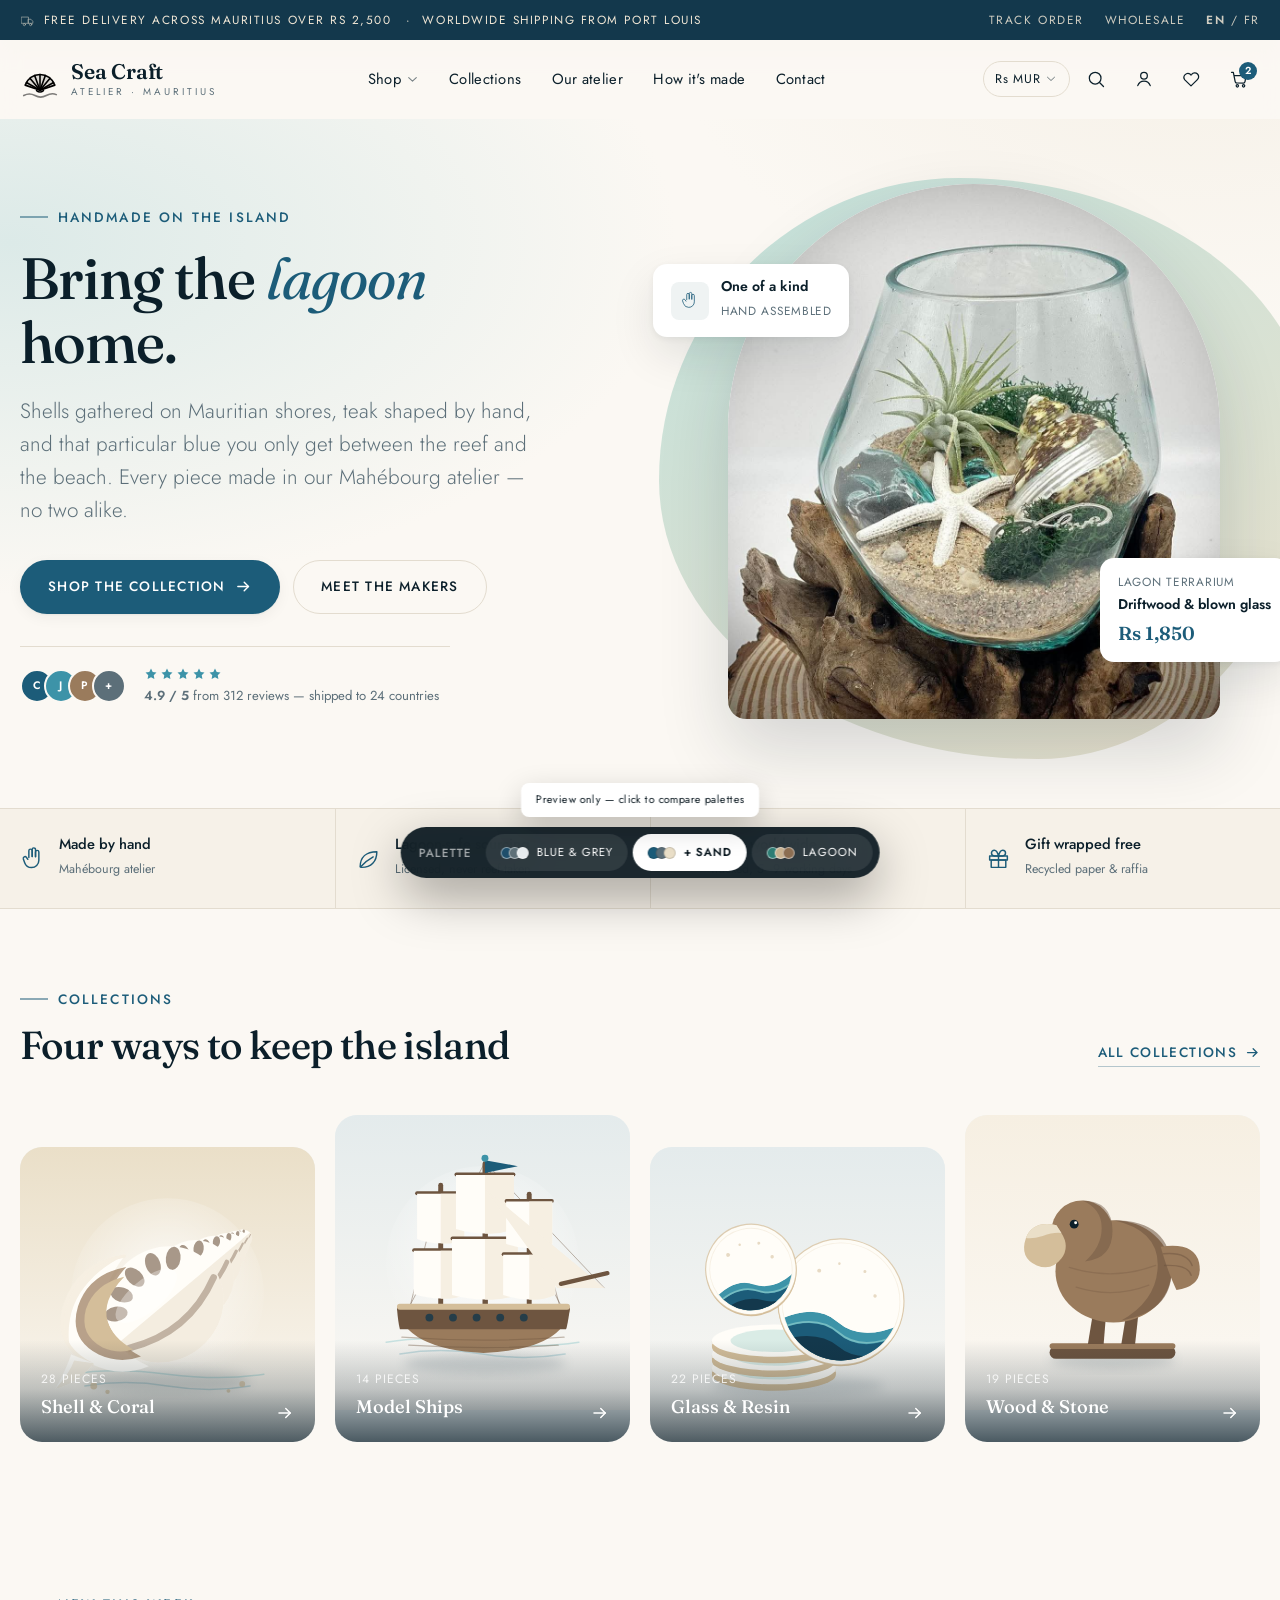
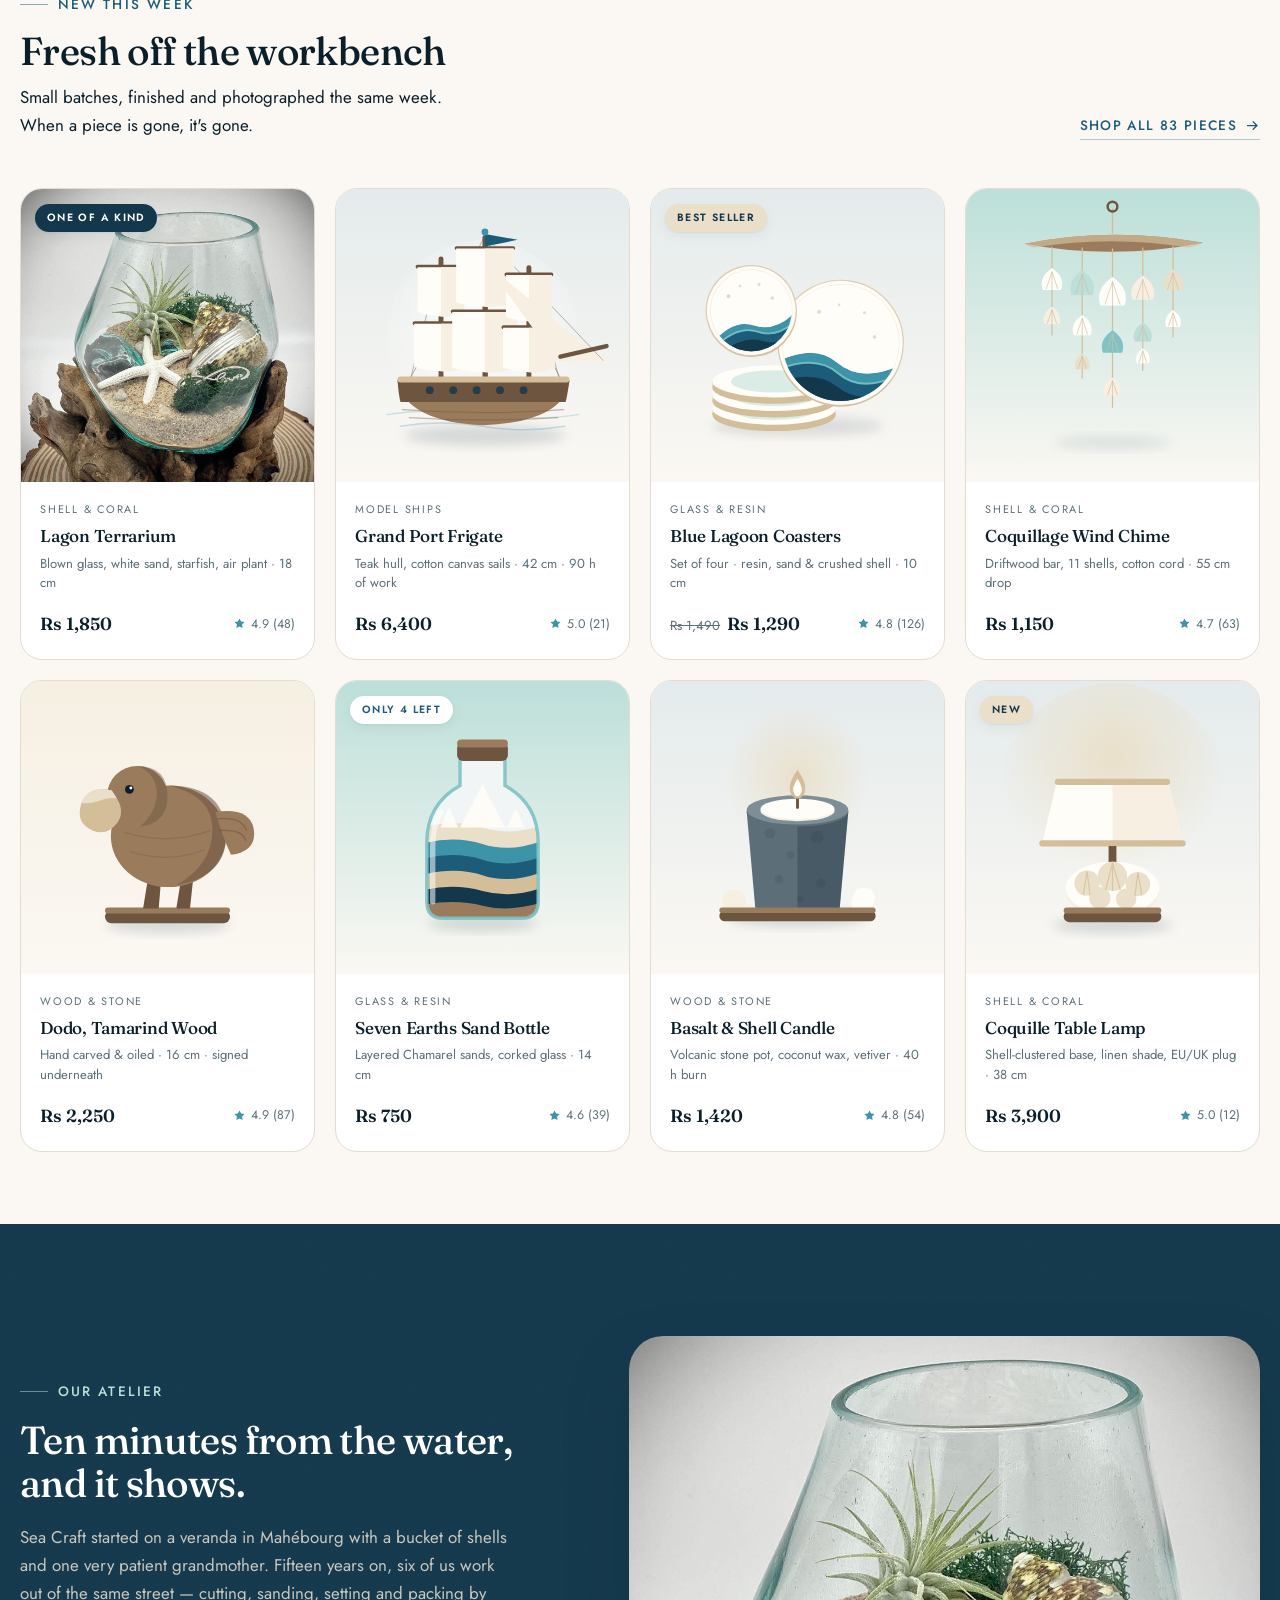
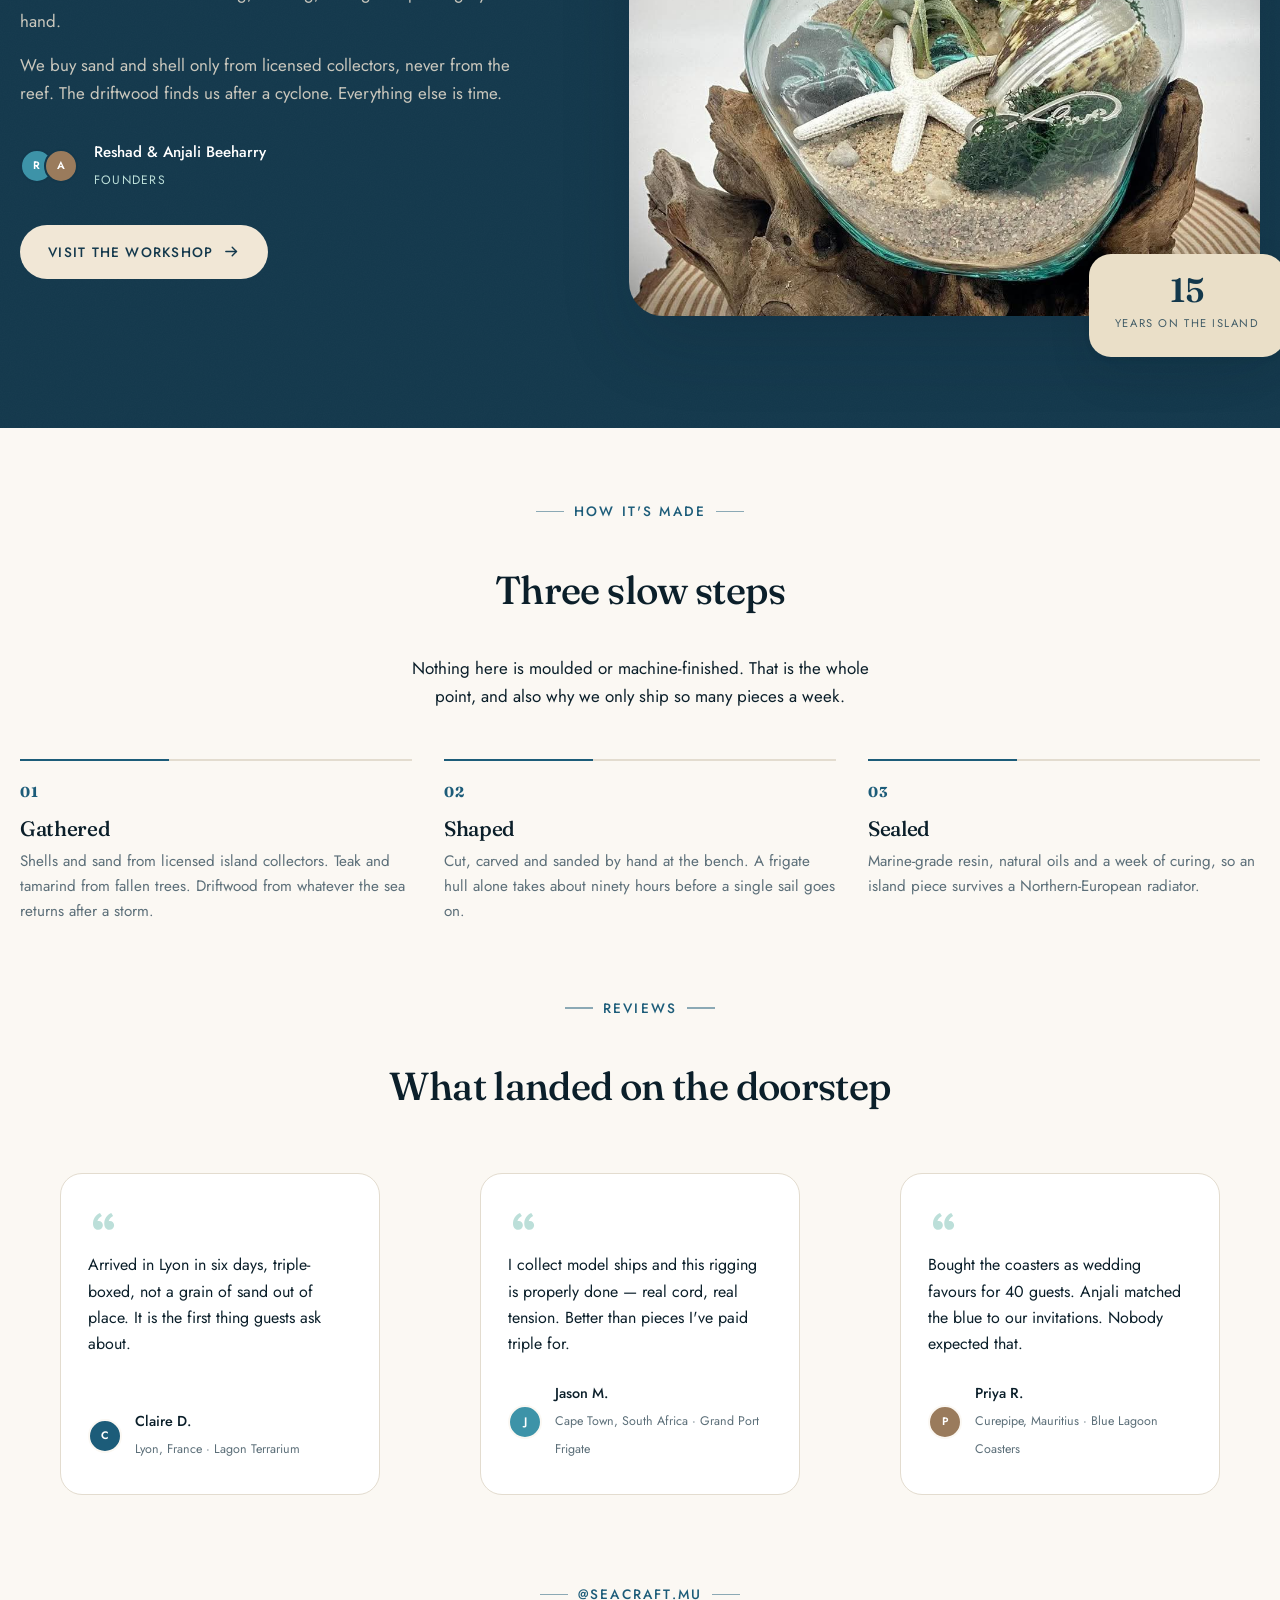
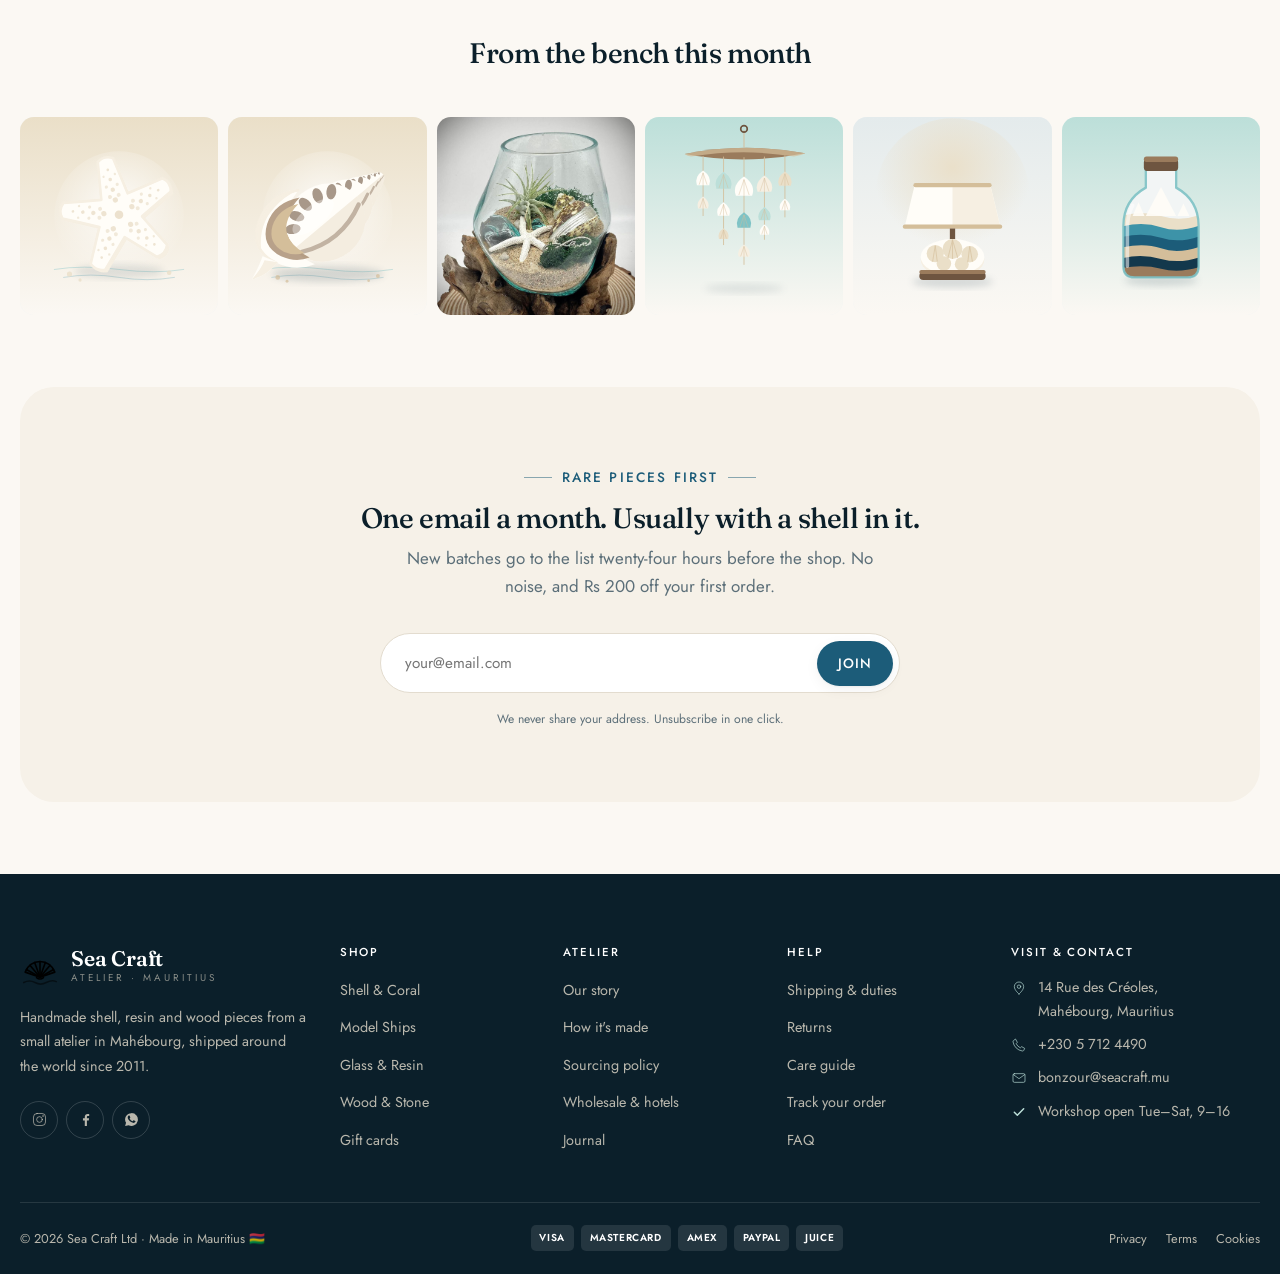
==== index.html @ 7cd2c6a2 "Add Sea Craft e-commerce homepage preview Static homepage preview for the Mauritian artisan craft sh" ====
<!doctype html>
<html lang="en" data-theme="balanced">
<head>
<meta charset="utf-8">
<meta name="viewport" content="width=device-width, initial-scale=1">
<title>Sea Craft — Handmade island crafts from Mauritius</title>
<meta name="description" content="Shells, model ships and lagoon-blue crafts, made by hand in Mauritius. Shipped worldwide from Port Louis.">
<link rel="icon" href="assets/img/logo.svg">
<link rel="stylesheet" href="assets/css/style.css">
</head>
<body>

<!-- ===== icon sprite (inlined so the preview needs no build step) ===== -->
<svg hidden aria-hidden="true">
<defs>
 <g id="i-search" fill="none" stroke="currentColor" stroke-linecap="round"><circle cx="11" cy="11" r="7"/><path d="M16.5 16.5 21 21"/></g>
 <g id="i-user" fill="none" stroke="currentColor" stroke-linecap="round"><circle cx="12" cy="8" r="4"/><path d="M4.5 20c1.3-3.8 4.1-5.6 7.5-5.6s6.2 1.8 7.5 5.6"/></g>
 <g id="i-heart" fill="none" stroke="currentColor" stroke-linecap="round" stroke-linejoin="round"><path d="M12 20.3 4.6 13a4.7 4.7 0 0 1 6.6-6.6l.8.8.8-.8A4.7 4.7 0 1 1 19.4 13z"/></g>
 <g id="i-cart" fill="none" stroke="currentColor" stroke-linecap="round" stroke-linejoin="round"><path d="M3 4h2.2l2.2 11.2a2 2 0 0 0 2 1.6h7.8a2 2 0 0 0 2-1.6L20.6 8H6.2"/><circle cx="10" cy="20.2" r="1.4"/><circle cx="17.5" cy="20.2" r="1.4"/></g>
 <path id="i-star" d="M12 2.6l2.9 5.9 6.5.9-4.7 4.6 1.1 6.5L12 17.4 6.2 20.5l1.1-6.5L2.6 9.4l6.5-.9z" fill="currentColor"/>
 <path id="i-chev" d="M5 8.5 12 15l7-6.5" fill="none" stroke="currentColor" stroke-width="2" stroke-linecap="round" stroke-linejoin="round"/>
 <g id="i-arrow" fill="none" stroke="currentColor" stroke-width="2" stroke-linecap="round" stroke-linejoin="round"><path d="M4 12h15"/><path d="M13 6l6 6-6 6"/></g>
 <g id="i-hand" fill="none" stroke="currentColor" stroke-linecap="round" stroke-linejoin="round"><path d="M8.5 11V4.6a1.6 1.6 0 1 1 3.2 0V10"/><path d="M11.7 10V3.4a1.6 1.6 0 1 1 3.2 0V10"/><path d="M14.9 10.4V5.8a1.6 1.6 0 1 1 3.2 0v7.9a7 7 0 0 1-7 7 7 7 0 0 1-6.6-4.7l-1.3-3.6a1.7 1.7 0 0 1 2.9-1.6l1.4 2"/></g>
 <g id="i-leaf" fill="none" stroke="currentColor" stroke-linecap="round" stroke-linejoin="round"><path d="M4 20c0-9 5.5-14.5 16-14.5C20 15 14.5 20.5 5.5 20.5z"/><path d="M4.5 20C8 16 12 13 16.5 10.5"/></g>
 <g id="i-truck" fill="none" stroke="currentColor" stroke-linecap="round" stroke-linejoin="round"><path d="M2.5 6.5h11v10h-11z"/><path d="M13.5 10h4l3 3.2v3.3h-7z"/><circle cx="7" cy="18.5" r="1.8"/><circle cx="17" cy="18.5" r="1.8"/></g>
 <g id="i-gift" fill="none" stroke="currentColor" stroke-linecap="round" stroke-linejoin="round"><path d="M3.5 9.5h17v4h-17z"/><path d="M5 13.5h14v7H5z"/><path d="M12 9.5v11"/><path d="M12 9.5S10.6 4 8 4a2.4 2.4 0 0 0 0 5.5zM12 9.5S13.4 4 16 4a2.4 2.4 0 0 1 0 5.5z"/></g>
 <g id="i-plus" fill="none" stroke="currentColor" stroke-width="2" stroke-linecap="round"><path d="M12 5v14M5 12h14"/></g>
 <path id="i-quote" d="M9.6 5.6C6.1 7.2 4 10.4 4 14.1 4 16.9 5.7 19 8.2 19c2.1 0 3.7-1.5 3.7-3.6 0-2-1.4-3.5-3.4-3.5-.4 0-.8 0-1 .2.4-1.6 1.8-3.2 3.6-4.2zm9 0C15.1 7.2 13 10.4 13 14.1c0 2.8 1.7 4.9 4.2 4.9 2.1 0 3.7-1.5 3.7-3.6 0-2-1.4-3.5-3.4-3.5-.4 0-.8 0-1 .2.4-1.6 1.8-3.2 3.6-4.2z" fill="currentColor"/>
 <g id="i-pin" fill="none" stroke="currentColor" stroke-linecap="round" stroke-linejoin="round"><path d="M12 21s7-5.8 7-11a7 7 0 1 0-14 0c0 5.2 7 11 7 11z"/><circle cx="12" cy="10" r="2.6"/></g>
 <g id="i-mail" fill="none" stroke="currentColor" stroke-linecap="round" stroke-linejoin="round"><rect x="3" y="5.5" width="18" height="13" rx="2"/><path d="m3.6 7 8.4 6 8.4-6"/></g>
 <g id="i-phone" fill="none" stroke="currentColor" stroke-linecap="round" stroke-linejoin="round"><path d="M7 3.5 9.5 8 7.8 10a12 12 0 0 0 6.2 6.2l2-1.7 4.5 2.5-1.3 3A2 2 0 0 1 17 21 16.5 16.5 0 0 1 3 7a2 2 0 0 1 1-1.9z"/></g>
 <g id="i-ship" fill="none" stroke="currentColor" stroke-linecap="round" stroke-linejoin="round"><path d="M3.5 15.5h17l-2 4.5h-13z"/><path d="M12 15.5V3l6 7.5h-6"/><path d="M12 10.5H6.5L12 6"/></g>
 <g id="i-ig" fill="none" stroke="currentColor" stroke-linecap="round"><rect x="3.5" y="3.5" width="17" height="17" rx="5"/><circle cx="12" cy="12" r="4"/><circle cx="17" cy="7" r="1.1" fill="currentColor" stroke="none"/></g>
 <path id="i-fb" d="M14 21v-7.6h2.6l.4-3H14V8.5c0-.9.3-1.5 1.6-1.5h1.6V4.3A21 21 0 0 0 15 4.1c-2.4 0-4 1.4-4 4.1v2.2H8.4v3H11V21z" fill="currentColor"/>
 <path id="i-wa" d="M12 3a9 9 0 0 0-7.7 13.6L3 21.3l4.9-1.3A9 9 0 1 0 12 3zm5.1 12.6c-.2.6-1.2 1.2-1.7 1.2-.5.1-1 .1-3.2-.8a11 11 0 0 1-4.5-4c-.3-.5-1-1.5-1-2.9s.7-2 1-2.3c.2-.2.5-.3.7-.3h.5c.2 0 .4 0 .6.5l.8 2c.1.2.1.3 0 .5l-.4.5-.3.3c-.1.1-.3.3-.1.6a9 9 0 0 0 1.6 2 7.4 7.4 0 0 0 2.2 1.4c.3.1.4.1.6-.1l.9-1c.2-.2.3-.2.5-.1l2 1c.3.1.4.2.5.3z" fill="currentColor"/>
 <g id="i-check" fill="none" stroke="currentColor" stroke-width="2.2" stroke-linecap="round" stroke-linejoin="round"><path d="m5 12.5 4.5 4.5L19 7"/></g>
 <g id="i-menu" fill="none" stroke="currentColor" stroke-width="1.8" stroke-linecap="round"><path d="M4 7h16M4 12h16M4 17h16"/></g>
 <g id="i-shell" fill="none" stroke="currentColor" stroke-linecap="round" stroke-linejoin="round"><path d="M12 20 3.8 16A8.5 8.5 0 0 1 20.2 16z"/><path d="M12 20V11M12 20 8 11.8M12 20l4-8.2"/></g>
</defs>
</svg>

<!-- =========================================================== TOP BAR -->
<div class="topbar">
  <div class="wrap">
    <div class="topbar-msg"><svg viewBox="0 0 24 24"><use href="#i-truck"/></svg> Free delivery across Mauritius over Rs 2,500<span class="hide-sm"> &nbsp;·&nbsp; Worldwide shipping from Port Louis</span></div>
    <div class="topbar-right">
      <a href="#">Track order</a>
      <a href="#">Wholesale</a>
      <span class="lang"><b>EN</b> / FR</span>
    </div>
  </div>
</div>

<!-- ============================================================ HEADER -->
<header class="header" id="header">
  <div class="wrap">
    <a class="brand" href="#" aria-label="Sea Craft home">
      <img src="assets/img/logo.svg" alt="" width="40" height="40" style="color:var(--brand)">
      <span class="brand-name"><b>Sea&nbsp;Craft</b><span>Atelier · Mauritius</span></span>
    </a>

    <nav class="nav">
      <a href="#shop">Shop <svg viewBox="0 0 24 24"><use href="#i-chev"/></svg></a>
      <a href="#cats">Collections</a>
      <a href="#story">Our atelier</a>
      <a href="#process">How it's made</a>
      <a href="#contact">Contact</a>
    </nav>

    <div class="tools">
      <button class="icon-btn menu-btn" type="button" aria-label="Menu"><svg viewBox="0 0 24 24"><use href="#i-menu"/></svg></button>
      <button class="ccy" type="button">Rs MUR <svg viewBox="0 0 24 24"><use href="#i-chev"/></svg></button>
      <button class="icon-btn" type="button" aria-label="Search"><svg viewBox="0 0 24 24"><use href="#i-search"/></svg></button>
      <button class="icon-btn" type="button" aria-label="Account"><svg viewBox="0 0 24 24"><use href="#i-user"/></svg></button>
      <button class="icon-btn" type="button" aria-label="Wishlist"><svg viewBox="0 0 24 24"><use href="#i-heart"/></svg></button>
      <button class="icon-btn" type="button" aria-label="Cart, 2 items">
        <svg viewBox="0 0 24 24"><use href="#i-cart"/></svg><span class="badge">2</span>
      </button>
    </div>
  </div>
</header>

<main>
<!-- ============================================================== HERO -->
<section class="hero">
  <div class="wrap hero-grid">
    <div class="hero-copy">
      <span class="eyebrow">Handmade on the island</span>
      <h1 class="h-xl">Bring the <em>lagoon</em> home.</h1>
      <p class="lede">Shells gathered on Mauritian shores, teak shaped by hand, and that
         particular blue you only get between the reef and the beach. Every piece
         made in our Mahébourg atelier — no two alike.</p>
      <div class="hero-cta">
        <a class="btn btn--primary" href="#shop">Shop the collection <svg viewBox="0 0 24 24"><use href="#i-arrow"/></svg></a>
        <a class="btn btn--ghost" href="#story">Meet the makers</a>
      </div>
      <div class="hero-proof">
        <div class="avatars">
          <span style="background:#1C5C79">C</span>
          <span style="background:#3D93A8">J</span>
          <span style="background:#9A7B5C">P</span>
          <span style="background:#5C6F79">+</span>
        </div>
        <small>
          <span class="stars">
            <svg viewBox="0 0 24 24"><use href="#i-star"/></svg><svg viewBox="0 0 24 24"><use href="#i-star"/></svg><svg viewBox="0 0 24 24"><use href="#i-star"/></svg><svg viewBox="0 0 24 24"><use href="#i-star"/></svg><svg viewBox="0 0 24 24"><use href="#i-star"/></svg>
          </span><br>
          <b>4.9 / 5</b> from 312 reviews — shipped to 24 countries
        </small>
      </div>
    </div>

    <div class="hero-art">
      <div class="hero-blob"></div>
      <figure class="hero-frame">
        <img src="assets/img/hero-terrarium.jpg" alt="Glass terrarium with white sand, starfish, conch shell and an air plant, resting on a driftwood base">
      </figure>
      <div class="hero-tag hero-tag--a">
        <i><svg viewBox="0 0 24 24"><use href="#i-hand"/></svg></i>
        <span><b>One of a kind</b><small>Hand assembled</small></span>
      </div>
      <div class="hero-tag hero-tag--b">
        <small>Lagon Terrarium</small>
        <b>Driftwood &amp; blown glass</b>
        <span class="price">Rs 1,850</span>
      </div>
    </div>
  </div>
</section>

<!-- ============================================================= TRUST -->
<section class="trust">
  <div class="wrap">
    <ul>
      <li><svg viewBox="0 0 24 24"><use href="#i-hand"/></svg><span><b>Made by hand</b><small>Mahébourg atelier</small></span></li>
      <li><svg viewBox="0 0 24 24"><use href="#i-leaf"/></svg><span><b>Lagoon-safe sourcing</b><small>Licensed, never reef-taken</small></span></li>
      <li><svg viewBox="0 0 24 24"><use href="#i-truck"/></svg><span><b>Ships worldwide</b><small>Tracked, 5–9 working days</small></span></li>
      <li><svg viewBox="0 0 24 24"><use href="#i-gift"/></svg><span><b>Gift wrapped free</b><small>Recycled paper &amp; raffia</small></span></li>
    </ul>
  </div>
</section>

<!-- ======================================================== CATEGORIES -->
<section class="section" id="cats">
  <div class="wrap">
    <div class="section-head">
      <div>
        <span class="eyebrow">Collections</span>
        <h2 class="h-lg">Four ways to keep the island</h2>
      </div>
      <a class="link-more" href="#">All collections <svg viewBox="0 0 24 24"><use href="#i-arrow"/></svg></a>
    </div>
    <div class="cats">
      <a class="cat" href="#"><img src="assets/img/p-conch.svg" alt="Conch shell">
        <div class="cat-body"><span><small>28 pieces</small><b>Shell &amp; Coral</b></span><svg viewBox="0 0 24 24"><use href="#i-arrow"/></svg></div></a>
      <a class="cat" href="#"><img src="assets/img/p-ship.svg" alt="Wooden model ship">
        <div class="cat-body"><span><small>14 pieces</small><b>Model Ships</b></span><svg viewBox="0 0 24 24"><use href="#i-arrow"/></svg></div></a>
      <a class="cat" href="#"><img src="assets/img/p-coasters.svg" alt="Resin wave coasters">
        <div class="cat-body"><span><small>22 pieces</small><b>Glass &amp; Resin</b></span><svg viewBox="0 0 24 24"><use href="#i-arrow"/></svg></div></a>
      <a class="cat" href="#"><img src="assets/img/p-dodo.svg" alt="Carved wooden dodo">
        <div class="cat-body"><span><small>19 pieces</small><b>Wood &amp; Stone</b></span><svg viewBox="0 0 24 24"><use href="#i-arrow"/></svg></div></a>
    </div>
  </div>
</section>

<!-- ========================================================== PRODUCTS -->
<section class="section" id="shop">
  <div class="wrap">
    <div class="section-head">
      <div>
        <span class="eyebrow">New this week</span>
        <h2 class="h-lg">Fresh off the workbench</h2>
        <p>Small batches, finished and photographed the same week. When a piece is gone, it's gone.</p>
      </div>
      <a class="link-more" href="#">Shop all 83 pieces <svg viewBox="0 0 24 24"><use href="#i-arrow"/></svg></a>
    </div>

    <div class="grid-4">
      <!-- 1 -->
      <article class="card">
        <div class="card-media">
          <img src="assets/img/hero-terrarium.jpg" alt="Lagon terrarium">
          <span class="flag flag--dark">One of a kind</span>
          <button class="wish" aria-label="Save"><svg viewBox="0 0 24 24"><use href="#i-heart"/></svg></button>
          <button class="quick"><svg viewBox="0 0 24 24"><use href="#i-plus"/></svg> Add to cart</button>
        </div>
        <div class="card-body">
          <span class="card-cat">Shell &amp; Coral</span>
          <h3 class="card-title">Lagon Terrarium</h3>
          <p class="card-meta">Blown glass, white sand, starfish, air plant · 18 cm</p>
          <div class="card-foot">
            <span class="price">Rs 1,850</span>
            <span class="rating"><svg viewBox="0 0 24 24"><use href="#i-star"/></svg> 4.9 (48)</span>
          </div>
        </div>
      </article>
      <!-- 2 -->
      <article class="card">
        <div class="card-media">
          <img src="assets/img/p-ship.svg" alt="Grand Port model ship">
          <button class="wish" aria-label="Save"><svg viewBox="0 0 24 24"><use href="#i-heart"/></svg></button>
          <button class="quick"><svg viewBox="0 0 24 24"><use href="#i-plus"/></svg> Add to cart</button>
        </div>
        <div class="card-body">
          <span class="card-cat">Model Ships</span>
          <h3 class="card-title">Grand Port Frigate</h3>
          <p class="card-meta">Teak hull, cotton canvas sails · 42 cm · 90 h of work</p>
          <div class="card-foot">
            <span class="price">Rs 6,400</span>
            <span class="rating"><svg viewBox="0 0 24 24"><use href="#i-star"/></svg> 5.0 (21)</span>
          </div>
        </div>
      </article>
      <!-- 3 -->
      <article class="card">
        <div class="card-media">
          <img src="assets/img/p-coasters.svg" alt="Blue lagoon resin coasters">
          <span class="flag flag--warm">Best seller</span>
          <button class="wish" aria-label="Save"><svg viewBox="0 0 24 24"><use href="#i-heart"/></svg></button>
          <button class="quick"><svg viewBox="0 0 24 24"><use href="#i-plus"/></svg> Add to cart</button>
        </div>
        <div class="card-body">
          <span class="card-cat">Glass &amp; Resin</span>
          <h3 class="card-title">Blue Lagoon Coasters</h3>
          <p class="card-meta">Set of four · resin, sand &amp; crushed shell · 10 cm</p>
          <div class="card-foot">
            <span class="price"><s>Rs 1,490</s>Rs 1,290</span>
            <span class="rating"><svg viewBox="0 0 24 24"><use href="#i-star"/></svg> 4.8 (126)</span>
          </div>
        </div>
      </article>
      <!-- 4 -->
      <article class="card">
        <div class="card-media">
          <img src="assets/img/p-chime.svg" alt="Shell wind chime">
          <button class="wish" aria-label="Save"><svg viewBox="0 0 24 24"><use href="#i-heart"/></svg></button>
          <button class="quick"><svg viewBox="0 0 24 24"><use href="#i-plus"/></svg> Add to cart</button>
        </div>
        <div class="card-body">
          <span class="card-cat">Shell &amp; Coral</span>
          <h3 class="card-title">Coquillage Wind Chime</h3>
          <p class="card-meta">Driftwood bar, 11 shells, cotton cord · 55 cm drop</p>
          <div class="card-foot">
            <span class="price">Rs 1,150</span>
            <span class="rating"><svg viewBox="0 0 24 24"><use href="#i-star"/></svg> 4.7 (63)</span>
          </div>
        </div>
      </article>
      <!-- 5 -->
      <article class="card">
        <div class="card-media">
          <img src="assets/img/p-dodo.svg" alt="Carved dodo">
          <button class="wish" aria-label="Save"><svg viewBox="0 0 24 24"><use href="#i-heart"/></svg></button>
          <button class="quick"><svg viewBox="0 0 24 24"><use href="#i-plus"/></svg> Add to cart</button>
        </div>
        <div class="card-body">
          <span class="card-cat">Wood &amp; Stone</span>
          <h3 class="card-title">Dodo, Tamarind Wood</h3>
          <p class="card-meta">Hand carved &amp; oiled · 16 cm · signed underneath</p>
          <div class="card-foot">
            <span class="price">Rs 2,250</span>
            <span class="rating"><svg viewBox="0 0 24 24"><use href="#i-star"/></svg> 4.9 (87)</span>
          </div>
        </div>
      </article>
      <!-- 6 -->
      <article class="card">
        <div class="card-media">
          <img src="assets/img/p-bottle.svg" alt="Chamarel sand bottle">
          <span class="flag">Only 4 left</span>
          <button class="wish" aria-label="Save"><svg viewBox="0 0 24 24"><use href="#i-heart"/></svg></button>
          <button class="quick"><svg viewBox="0 0 24 24"><use href="#i-plus"/></svg> Add to cart</button>
        </div>
        <div class="card-body">
          <span class="card-cat">Glass &amp; Resin</span>
          <h3 class="card-title">Seven Earths Sand Bottle</h3>
          <p class="card-meta">Layered Chamarel sands, corked glass · 14 cm</p>
          <div class="card-foot">
            <span class="price">Rs 750</span>
            <span class="rating"><svg viewBox="0 0 24 24"><use href="#i-star"/></svg> 4.6 (39)</span>
          </div>
        </div>
      </article>
      <!-- 7 -->
      <article class="card">
        <div class="card-media">
          <img src="assets/img/p-candle.svg" alt="Basalt and shell candle">
          <button class="wish" aria-label="Save"><svg viewBox="0 0 24 24"><use href="#i-heart"/></svg></button>
          <button class="quick"><svg viewBox="0 0 24 24"><use href="#i-plus"/></svg> Add to cart</button>
        </div>
        <div class="card-body">
          <span class="card-cat">Wood &amp; Stone</span>
          <h3 class="card-title">Basalt &amp; Shell Candle</h3>
          <p class="card-meta">Volcanic stone pot, coconut wax, vetiver · 40 h burn</p>
          <div class="card-foot">
            <span class="price">Rs 1,420</span>
            <span class="rating"><svg viewBox="0 0 24 24"><use href="#i-star"/></svg> 4.8 (54)</span>
          </div>
        </div>
      </article>
      <!-- 8 -->
      <article class="card">
        <div class="card-media">
          <img src="assets/img/p-lamp.svg" alt="Shell table lamp">
          <span class="flag flag--warm">New</span>
          <button class="wish" aria-label="Save"><svg viewBox="0 0 24 24"><use href="#i-heart"/></svg></button>
          <button class="quick"><svg viewBox="0 0 24 24"><use href="#i-plus"/></svg> Add to cart</button>
        </div>
        <div class="card-body">
          <span class="card-cat">Shell &amp; Coral</span>
          <h3 class="card-title">Coquille Table Lamp</h3>
          <p class="card-meta">Shell-clustered base, linen shade, EU/UK plug · 38 cm</p>
          <div class="card-foot">
            <span class="price">Rs 3,900</span>
            <span class="rating"><svg viewBox="0 0 24 24"><use href="#i-star"/></svg> 5.0 (12)</span>
          </div>
        </div>
      </article>
    </div>
  </div>
</section>

<!-- ============================================================= STORY -->
<section class="story" id="story">
  <div class="wrap story-grid">
    <div>
      <span class="eyebrow">Our atelier</span>
      <h2 class="h-lg">Ten minutes from the water, and it shows.</h2>
      <p>Sea Craft started on a veranda in Mahébourg with a bucket of shells and
         one very patient grandmother. Fifteen years on, six of us work out of the
         same street — cutting, sanding, setting and packing by hand.</p>
      <p>We buy sand and shell only from licensed collectors, never from the reef.
         The driftwood finds us after a cyclone. Everything else is time.</p>
      <div class="sig">
        <div class="avatars">
          <span style="background:#3D93A8">R</span>
          <span style="background:#9A7B5C">A</span>
        </div>
        <span><b>Reshad &amp; Anjali Beeharry</b><small>Founders</small></span>
      </div>
      <p style="margin-top:2rem"><a class="btn btn--light" href="#">Visit the workshop <svg viewBox="0 0 24 24"><use href="#i-arrow"/></svg></a></p>
    </div>
    <div class="story-media">
      <img src="assets/img/hero-terrarium.jpg" alt="A finished terrarium on the workbench">
      <div class="story-stat"><b>15</b><small>years on the island</small></div>
    </div>
  </div>
</section>

<!-- =========================================================== PROCESS -->
<section class="section" id="process">
  <div class="wrap">
    <div class="section-head center">
      <span class="eyebrow eyebrow--center">How it's made</span>
      <h2 class="h-lg">Three slow steps</h2>
      <p>Nothing here is moulded or machine-finished. That is the whole point, and
         also why we only ship so many pieces a week.</p>
    </div>
    <div class="steps">
      <div class="step"><b>01</b><h3>Gathered</h3>
        <p>Shells and sand from licensed island collectors. Teak and tamarind from
           fallen trees. Driftwood from whatever the sea returns after a storm.</p></div>
      <div class="step"><b>02</b><h3>Shaped</h3>
        <p>Cut, carved and sanded by hand at the bench. A frigate hull alone takes
           about ninety hours before a single sail goes on.</p></div>
      <div class="step"><b>03</b><h3>Sealed</h3>
        <p>Marine-grade resin, natural oils and a week of curing, so an island piece
           survives a Northern-European radiator.</p></div>
    </div>
  </div>
</section>

<!-- ======================================================== TESTIMONIAL -->
<section class="section" style="padding-top:0">
  <div class="wrap">
    <div class="section-head center">
      <span class="eyebrow eyebrow--center">Reviews</span>
      <h2 class="h-lg">What landed on the doorstep</h2>
    </div>
    <div class="quotes">
      <figure class="quote">
        <svg viewBox="0 0 24 24"><use href="#i-quote"/></svg>
        <p>Arrived in Lyon in six days, triple-boxed, not a grain of sand out of place.
           It is the first thing guests ask about.</p>
        <footer><div class="avatars"><span style="background:#1C5C79">C</span></div>
          <span><b>Claire D.</b><small>Lyon, France · Lagon Terrarium</small></span></footer>
      </figure>
      <figure class="quote">
        <svg viewBox="0 0 24 24"><use href="#i-quote"/></svg>
        <p>I collect model ships and this rigging is properly done — real cord, real
           tension. Better than pieces I've paid triple for.</p>
        <footer><div class="avatars"><span style="background:#3D93A8">J</span></div>
          <span><b>Jason M.</b><small>Cape Town, South Africa · Grand Port Frigate</small></span></footer>
      </figure>
      <figure class="quote">
        <svg viewBox="0 0 24 24"><use href="#i-quote"/></svg>
        <p>Bought the coasters as wedding favours for 40 guests. Anjali matched the
           blue to our invitations. Nobody expected that.</p>
        <footer><div class="avatars"><span style="background:#9A7B5C">P</span></div>
          <span><b>Priya R.</b><small>Curepipe, Mauritius · Blue Lagoon Coasters</small></span></footer>
      </figure>
    </div>
  </div>
</section>

<!-- ============================================================= STRIP -->
<section class="section" style="padding-top:0">
  <div class="wrap">
    <div class="section-head center">
      <span class="eyebrow eyebrow--center">@seacraft.mu</span>
      <h2 class="h-md">From the bench this month</h2>
    </div>
    <div class="strip">
      <a href="#"><img src="assets/img/p-starfish.svg" alt=""></a>
      <a href="#"><img src="assets/img/p-conch.svg" alt=""></a>
      <a href="#"><img src="assets/img/hero-terrarium.jpg" alt=""></a>
      <a href="#"><img src="assets/img/p-chime.svg" alt=""></a>
      <a href="#"><img src="assets/img/p-lamp.svg" alt=""></a>
      <a href="#"><img src="assets/img/p-bottle.svg" alt=""></a>
    </div>
  </div>
</section>

<!-- ======================================================== NEWSLETTER -->
<section class="section" style="padding-top:0">
  <div class="wrap">
    <div class="news">
      <span class="eyebrow eyebrow--center">Rare pieces first</span>
      <h2 class="h-md">One email a month. Usually with a shell in it.</h2>
      <p>New batches go to the list twenty-four hours before the shop. No noise,
         and Rs 200 off your first order.</p>
      <form onsubmit="return false">
        <input type="email" placeholder="your@email.com" aria-label="Email address">
        <button class="btn btn--primary btn--sm" type="submit">Join</button>
      </form>
      <small>We never share your address. Unsubscribe in one click.</small>
    </div>
  </div>
</section>
</main>

<!-- ============================================================ FOOTER -->
<footer class="footer" id="contact">
  <div class="wrap">
    <div class="footer-grid">
      <div class="footer-about">
        <a class="brand" href="#">
          <img src="assets/img/logo.svg" alt="" width="40" height="40">
          <span class="brand-name"><b>Sea&nbsp;Craft</b><span>Atelier · Mauritius</span></span>
        </a>
        <p>Handmade shell, resin and wood pieces from a small atelier in Mahébourg,
           shipped around the world since 2011.</p>
        <div class="socials">
          <a href="#" aria-label="Instagram"><svg viewBox="0 0 24 24"><use href="#i-ig"/></svg></a>
          <a href="#" aria-label="Facebook"><svg viewBox="0 0 24 24"><use href="#i-fb"/></svg></a>
          <a href="#" aria-label="WhatsApp"><svg viewBox="0 0 24 24"><use href="#i-wa"/></svg></a>
        </div>
      </div>
      <div class="footer-col"><h4>Shop</h4><ul>
        <li><a href="#">Shell &amp; Coral</a></li><li><a href="#">Model Ships</a></li>
        <li><a href="#">Glass &amp; Resin</a></li><li><a href="#">Wood &amp; Stone</a></li>
        <li><a href="#">Gift cards</a></li></ul></div>
      <div class="footer-col"><h4>Atelier</h4><ul>
        <li><a href="#">Our story</a></li><li><a href="#">How it's made</a></li>
        <li><a href="#">Sourcing policy</a></li><li><a href="#">Wholesale &amp; hotels</a></li>
        <li><a href="#">Journal</a></li></ul></div>
      <div class="footer-col"><h4>Help</h4><ul>
        <li><a href="#">Shipping &amp; duties</a></li><li><a href="#">Returns</a></li>
        <li><a href="#">Care guide</a></li><li><a href="#">Track your order</a></li>
        <li><a href="#">FAQ</a></li></ul></div>
      <div class="footer-col"><h4>Visit &amp; contact</h4><ul>
        <li class="contact-li"><svg viewBox="0 0 24 24"><use href="#i-pin"/></svg><span>14 Rue des Créoles,<br>Mahébourg, Mauritius</span></li>
        <li class="contact-li"><svg viewBox="0 0 24 24"><use href="#i-phone"/></svg><span>+230 5 712 4490</span></li>
        <li class="contact-li"><svg viewBox="0 0 24 24"><use href="#i-mail"/></svg><span>bonzour@seacraft.mu</span></li>
        <li class="contact-li"><svg viewBox="0 0 24 24"><use href="#i-check"/></svg><span>Workshop open Tue–Sat, 9–16</span></li>
      </ul></div>
    </div>
    <div class="footer-bar">
      <span>© 2026 Sea Craft Ltd · Made in Mauritius 🇲🇺</span>
      <div class="pays"><span>VISA</span><span>MASTERCARD</span><span>AMEX</span><span>PAYPAL</span><span>JUICE</span></div>
      <nav><a href="#">Privacy</a><a href="#">Terms</a><a href="#">Cookies</a></nav>
    </div>
  </div>
</footer>

<!-- ===================================== PREVIEW CONTROL (remove on build) -->
<div class="pv" data-preview-ui>
  <span class="pv-tip">Preview only — click to compare palettes</span>
  <b>Palette</b>
  <div class="pv-opts">
    <button class="pv-opt" data-set="client" aria-pressed="false">
      <span class="pv-dots"><i style="background:#1F4E6B"></i><i style="background:#5E7078"></i><i style="background:#E7ECEE"></i></span>
      Blue &amp; grey
    </button>
    <button class="pv-opt" data-set="balanced" aria-pressed="true">
      <span class="pv-dots"><i style="background:#1C5C79"></i><i style="background:#5C6F79"></i><i style="background:#EADFC8"></i></span>
      + Sand
    </button>
    <button class="pv-opt" data-set="lagoon" aria-pressed="false">
      <span class="pv-dots"><i style="background:#2E7D74"></i><i style="background:#C9B290"></i><i style="background:#8C6E52"></i></span>
      Lagoon
    </button>
  </div>
</div>

<script src="assets/js/preview.js"></script>
</body>
</html>
---- assets/css/style.css ----
@import url('fonts.css');

/* ==========================================================================
   SEA CRAFT — preview stylesheet
   All colour, type and spacing values are CSS custom properties so they map
   1:1 onto a WordPress theme.json palette. See WORDPRESS-NOTES.md.
   ========================================================================== */

/* --------------------------------------------------- 1. THEMES (palettes) */

/* A — "Client blue & grey": the palette as requested, pure and cool. */
[data-theme="client"]{
  --ink:#0E1A22; --brand:#1F4E6B; --brand-deep:#0D2F43; --accent:#4E8FA8;
  --accent-soft:#CBDDE5; --surface:#FFFFFF; --surface-2:#FFFFFF;
  --band:#EDF1F4; --band-2:#F6F8F9; --line:#DAE2E7; --muted:#5E7078;
  --warm:#E7ECEE; --warm-deep:#C5D1D7; --wood:#6F818A; --on-dark:#E8EFF2;
  --halo:#DCE6EB;
}
/* B — "Blue, grey & sand": the same blue and grey, warmed with the sand and
   driftwood already present in the product photography. Recommended. */
[data-theme="balanced"]{
  --ink:#0B1F2A; --brand:#1C5C79; --brand-deep:#13384C; --accent:#3D93A8;
  --accent-soft:#BCDFD9; --surface:#FBF8F3; --surface-2:#FFFFFF;
  --band:#EFF3F3; --band-2:#F6F1E8; --line:#E3DCCF; --muted:#5C6F79;
  --warm:#EADFC8; --warm-deep:#D4BE9A; --wood:#9A7B5C; --on-dark:#F1E7D6;
  --halo:#DCEAE8;
}
/* C — "Lagoon & driftwood": drawn straight from the reference photograph. */
[data-theme="lagoon"]{
  --ink:#122A28; --brand:#2E7D74; --brand-deep:#1B4F4A; --accent:#5FB2A8;
  --accent-soft:#C6E4DC; --surface:#FAF6EE; --surface-2:#FFFFFF;
  --band:#E7F0EA; --band-2:#F4EEE2; --line:#E0D6C4; --muted:#596E67;
  --warm:#E8DCC8; --warm-deep:#C9B290; --wood:#8C6E52; --on-dark:#EFE6D5;
  --halo:#D8EAE2;
}

/* ------------------------------------------------------------- 2. TOKENS */
:root{
  --font-display:'Fraunces',Georgia,'Times New Roman',serif;
  --font-body:'Jost','Inter',-apple-system,BlinkMacSystemFont,'Segoe UI',sans-serif;

  --step--1:clamp(.78rem,.76rem + .12vw,.85rem);
  --step-0:clamp(.98rem,.95rem + .16vw,1.06rem);
  --step-1:clamp(1.12rem,1.06rem + .3vw,1.3rem);
  --step-2:clamp(1.4rem,1.28rem + .6vw,1.8rem);
  --step-3:clamp(1.8rem,1.56rem + 1.1vw,2.6rem);
  --step-4:clamp(2.3rem,1.8rem + 2.3vw,4.1rem);

  --sp-1:.5rem; --sp-2:.875rem; --sp-3:1.25rem; --sp-4:2rem;
  --sp-5:3rem;  --sp-6:4.5rem;  --sp-7:7rem;

  --r-sm:8px; --r-md:14px; --r-lg:22px; --r-xl:34px; --r-pill:999px;
  --shadow-1:0 1px 2px rgb(11 31 42 / .05), 0 4px 14px rgb(11 31 42 / .05);
  --shadow-2:0 2px 6px rgb(11 31 42 / .06), 0 18px 44px rgb(11 31 42 / .10);
  --shadow-3:0 30px 70px rgb(11 31 42 / .16);
  --ease:cubic-bezier(.22,.8,.3,1);
  --maxw:1240px;
}

/* -------------------------------------------------------------- 3. RESET */
*,*::before,*::after{box-sizing:border-box}
html{-webkit-text-size-adjust:100%; scroll-behavior:smooth}
body{
  margin:0; background:var(--surface); color:var(--ink);
  font-family:var(--font-body); font-size:var(--step-0); font-weight:400;
  line-height:1.65; -webkit-font-smoothing:antialiased;
}
img,svg{display:block; max-width:100%}
svg[hidden]{display:none}
a{color:inherit; text-decoration:none}
button,input{font:inherit; color:inherit}
h1,h2,h3,h4{margin:0; font-family:var(--font-display); font-weight:500; line-height:1.1; letter-spacing:-.016em}
p{margin:0}
ul{margin:0; padding:0; list-style:none}
:focus-visible{outline:2.5px solid var(--accent); outline-offset:3px; border-radius:4px}

.wrap{width:min(var(--maxw),100% - 2 * var(--sp-3)); margin-inline:auto}
.sr{position:absolute;width:1px;height:1px;overflow:hidden;clip:rect(0 0 0 0);white-space:nowrap}

/* ---------------------------------------------------- 4. SHARED ELEMENTS */
.eyebrow{
  display:inline-flex; align-items:center; gap:.6rem;
  font-size:var(--step--1); font-weight:500; letter-spacing:.16em;
  text-transform:uppercase; color:var(--brand);
}
.eyebrow::before{content:""; width:28px; height:1.5px; background:currentColor; opacity:.5}
.eyebrow--center::after{content:""; width:28px; height:1.5px; background:currentColor; opacity:.5}

.h-xl{font-size:var(--step-4)}
.h-lg{font-size:var(--step-3)}
.h-md{font-size:var(--step-2)}
.lede{font-size:var(--step-1); color:var(--muted); line-height:1.6; font-weight:300}

.btn{
  display:inline-flex; align-items:center; justify-content:center; gap:.6rem;
  padding:.92rem 1.7rem; border-radius:var(--r-pill); border:1.5px solid transparent;
  font-size:var(--step--1); font-weight:500; letter-spacing:.09em; text-transform:uppercase;
  cursor:pointer; transition:transform .25s var(--ease), background .25s, box-shadow .25s, color .25s;
  white-space:nowrap;
}
.btn svg{width:17px;height:17px;flex:none}
.btn--primary{background:var(--brand); color:#fff; box-shadow:var(--shadow-1)}
.btn--primary:hover{background:var(--brand-deep); transform:translateY(-2px); box-shadow:var(--shadow-2)}
.btn--ghost{border-color:var(--line); color:var(--ink); background:transparent}
.btn--ghost:hover{border-color:var(--brand); color:var(--brand); transform:translateY(-2px)}
.btn--light{background:var(--on-dark); color:var(--brand-deep)}
.btn--light:hover{transform:translateY(-2px); box-shadow:var(--shadow-2)}
.btn--sm{padding:.66rem 1.2rem}

.link-more{
  display:inline-flex; align-items:center; gap:.5rem; font-size:var(--step--1);
  font-weight:500; letter-spacing:.1em; text-transform:uppercase; color:var(--brand);
  border-bottom:1.5px solid color-mix(in srgb, var(--brand) 32%, transparent);
  padding-bottom:3px; transition:gap .25s var(--ease), border-color .25s;
}
.link-more svg{width:15px;height:15px}
.link-more:hover{gap:.85rem; border-color:var(--brand)}

.section{padding-block:var(--sp-6)}
.section-head{
  display:flex; align-items:flex-end; justify-content:space-between;
  gap:var(--sp-4); margin-bottom:var(--sp-5); flex-wrap:wrap;
}
.section-head p{max-width:46ch; margin-top:.7rem}
.section-head .h-lg{margin-top:.9rem}
.center{text-align:center; align-items:center; justify-content:center; flex-direction:column}
.center p{margin-inline:auto}

/* ---------------------------------------------------------- 5. TOP / NAV */
.topbar{
  background:var(--brand-deep); color:var(--on-dark);
  font-size:.74rem; letter-spacing:.13em; text-transform:uppercase; font-weight:400;
}
.topbar .wrap{display:flex; align-items:center; justify-content:space-between; gap:var(--sp-3); min-height:40px}
.topbar-msg{display:flex; align-items:center; gap:.55rem}
.topbar-msg svg{width:15px;height:15px;opacity:.75}
.topbar-right{display:flex; align-items:center; gap:1.3rem; opacity:.85}
.topbar-right a:hover{opacity:1; text-decoration:underline; text-underline-offset:3px}
.lang b{font-weight:600}

.header{
  position:sticky; top:0; z-index:60; background:color-mix(in srgb,var(--surface) 88%, transparent);
  backdrop-filter:saturate(1.4) blur(14px); border-bottom:1px solid transparent;
  transition:border-color .3s, box-shadow .3s, background .3s;
}
.header.is-stuck{border-color:var(--line); box-shadow:0 6px 24px rgb(11 31 42 / .06)}
.header .wrap{display:flex; align-items:center; gap:var(--sp-4); min-height:78px}

.brand{display:flex; align-items:center; gap:.7rem; color:var(--brand); flex:none}
.brand svg{width:40px; height:40px}
.brand-name{display:flex; flex-direction:column; line-height:1}
.brand-name b{
  font-family:var(--font-display); font-size:1.32rem; font-weight:600;
  letter-spacing:-.01em; color:var(--ink);
}
.brand-name span{font-size:.62rem; letter-spacing:.3em; text-transform:uppercase; color:var(--muted); margin-top:4px}

.nav{display:flex; gap:1.9rem; margin-inline:auto}
.nav a{
  position:relative; font-size:.92rem; letter-spacing:.02em; padding-block:.4rem;
  display:inline-flex; align-items:center; gap:.3rem; color:var(--ink);
}
.nav a svg{width:13px;height:13px;opacity:.55}
.nav a::after{
  content:""; position:absolute; left:0; right:100%; bottom:0; height:1.5px;
  background:var(--brand); transition:right .3s var(--ease);
}
.nav a:hover{color:var(--brand)} .nav a:hover::after{right:0}

.tools{display:flex; align-items:center; gap:.35rem; flex:none}
.icon-btn{
  width:42px; height:42px; display:grid; place-items:center; border:0; background:transparent;
  border-radius:var(--r-pill); cursor:pointer; position:relative; transition:background .25s, color .25s;
}
.icon-btn svg{width:20px;height:20px;stroke-width:1.5}
.icon-btn:hover{background:var(--band); color:var(--brand)}
.badge{
  position:absolute; top:4px; right:3px; min-width:18px; height:18px; padding:0 4px;
  border-radius:var(--r-pill); background:var(--brand); color:#fff;
  font-size:.64rem; font-weight:600; display:grid; place-items:center; letter-spacing:0;
}
.ccy{
  display:inline-flex; align-items:center; gap:.3rem; padding:.45rem .7rem; margin-left:.4rem;
  border:1px solid var(--line); border-radius:var(--r-pill); font-size:.78rem; letter-spacing:.06em;
  cursor:pointer; background:transparent;
}
.ccy svg{width:12px;height:12px;opacity:.6}
.tools .menu-btn{display:none}

/* ------------------------------------------------------------- 6. HERO */
.hero{position:relative; overflow:hidden; padding-block:var(--sp-5) var(--sp-6)}
.hero::before{
  content:""; position:absolute; inset:-30% -10% auto -30%; height:150%;
  background:radial-gradient(60% 55% at 22% 32%, var(--halo) 0%, transparent 62%),
             radial-gradient(48% 48% at 88% 12%, var(--band-2) 0%, transparent 60%);
  z-index:-1;
}
.hero-grid{display:grid; grid-template-columns:1.02fr .98fr; gap:var(--sp-6); align-items:center}

.hero-copy .h-xl{margin:1.1rem 0 1.3rem; max-width:13ch}
.hero-copy .h-xl em{font-style:italic; color:var(--brand); font-weight:400}
.hero-copy .lede{max-width:44ch}
.hero-cta{display:flex; gap:.8rem; margin-top:var(--sp-4); flex-wrap:wrap}

.hero-proof{
  display:flex; align-items:center; gap:1.1rem; margin-top:var(--sp-4);
  padding-top:var(--sp-3); border-top:1px solid var(--line); max-width:430px;
}
.avatars{display:flex}
.avatars span{
  width:34px; height:34px; border-radius:50%; border:2.5px solid var(--surface);
  margin-left:-10px; display:grid; place-items:center; font-size:.68rem; font-weight:600;
  color:#fff; letter-spacing:.02em;
}
.avatars span:first-child{margin-left:0}
.hero-proof small{display:block; color:var(--muted); font-size:.82rem; line-height:1.45}
.stars{display:inline-flex; gap:2px; color:var(--accent)}
.stars svg{width:14px;height:14px}

.hero-art{position:relative}
.hero-blob{
  position:absolute; inset:2% -9% -4% -5%; border-radius:46% 54% 42% 58% / 52% 44% 56% 48%;
  background:linear-gradient(150deg, var(--accent-soft), var(--warm));
  opacity:.9; z-index:0;
}
.hero-frame{
  position:relative; z-index:1; border-radius:300px 300px var(--r-lg) var(--r-lg);
  overflow:hidden; box-shadow:var(--shadow-3); background:var(--surface-2);
  aspect-ratio:4/4.35;
}
.hero-frame img{width:100%; height:100%; object-fit:cover}
.hero-tag{
  position:absolute; z-index:2; background:var(--surface-2); border-radius:var(--r-md);
  box-shadow:var(--shadow-2); padding:.85rem 1.1rem; display:flex; align-items:center; gap:.75rem;
}
.hero-tag--a{left:-6%; top:17%}
.hero-tag--b{right:-5%; bottom:13%; flex-direction:column; align-items:flex-start; gap:.25rem}
.hero-tag i{
  width:38px;height:38px;border-radius:var(--r-sm); display:grid; place-items:center;
  background:var(--band); color:var(--brand); flex:none;
}
.hero-tag i svg{width:19px;height:19px}
.hero-tag b{font-size:.88rem; font-weight:600; display:block; line-height:1.3}
.hero-tag small{font-size:.74rem; color:var(--muted); letter-spacing:.06em; text-transform:uppercase}
.hero-tag .price{font-family:var(--font-display); font-size:1.18rem; color:var(--brand); font-weight:600}

/* ------------------------------------------------------------ 7. TRUST */
.trust{border-block:1px solid var(--line); background:var(--band-2)}
.trust ul{display:grid; grid-template-columns:repeat(4,1fr); gap:var(--sp-3)}
.trust li{display:flex; align-items:center; gap:.85rem; padding-block:1.6rem}
.trust li + li{border-left:1px solid var(--line); padding-left:var(--sp-3)}
.trust svg{width:25px;height:25px;color:var(--brand);flex:none;stroke-width:1.4}
.trust b{display:block; font-size:.92rem; font-weight:500; line-height:1.3}
.trust small{color:var(--muted); font-size:.78rem}

/* -------------------------------------------------------- 8. CATEGORIES */
.cats{display:grid; grid-template-columns:repeat(4,1fr); gap:var(--sp-3)}
.cat{
  position:relative; border-radius:var(--r-lg); overflow:hidden; background:var(--band);
  display:block; transition:transform .4s var(--ease), box-shadow .4s var(--ease);
}
.cat:nth-child(odd){margin-top:var(--sp-4)}
.cat img{aspect-ratio:1/1; width:100%; object-fit:cover; transition:transform .7s var(--ease)}
.cat:hover{transform:translateY(-8px); box-shadow:var(--shadow-2)}
.cat:hover img{transform:scale(1.06)}
.cat-body{
  position:absolute; inset:auto 0 0 0; padding:1.5rem 1.3rem 1.3rem;
  background:linear-gradient(to top, rgb(11 31 42 / .72), rgb(11 31 42 / .24) 52%, transparent);
  color:#fff; display:flex; align-items:flex-end; justify-content:space-between; gap:.6rem;
}
.cat-body b{font-family:var(--font-display); font-size:1.14rem; font-weight:500; display:block}
.cat-body small{font-size:.76rem; opacity:.82; letter-spacing:.08em; text-transform:uppercase}
.cat-body svg{width:18px;height:18px;flex:none;transition:transform .3s var(--ease)}
.cat:hover .cat-body svg{transform:translateX(5px)}

/* ---------------------------------------------------------- 9. PRODUCTS */
.grid-4{display:grid; grid-template-columns:repeat(4,1fr); gap:var(--sp-3) var(--sp-3)}
.card{
  background:var(--surface-2); border:1px solid var(--line); border-radius:var(--r-lg);
  overflow:hidden; display:flex; flex-direction:column;
  transition:transform .4s var(--ease), box-shadow .4s var(--ease), border-color .4s;
}
.card:hover{transform:translateY(-7px); box-shadow:var(--shadow-2); border-color:transparent}
.card-media{position:relative; overflow:hidden; background:var(--band)}
.card-media img{aspect-ratio:1/1; width:100%; object-fit:cover; transition:transform .7s var(--ease)}
.card:hover .card-media img{transform:scale(1.05)}
.flag{
  position:absolute; top:.9rem; left:.9rem; padding:.34rem .72rem; border-radius:var(--r-pill);
  font-size:.66rem; font-weight:600; letter-spacing:.13em; text-transform:uppercase;
  background:var(--surface-2); color:var(--brand); box-shadow:var(--shadow-1);
}
.flag--warm{background:var(--warm); color:var(--brand-deep)}
.flag--dark{background:var(--brand-deep); color:#fff}
.wish{
  position:absolute; top:.75rem; right:.75rem; width:38px; height:38px; border:0; cursor:pointer;
  border-radius:50%; background:color-mix(in srgb,var(--surface-2) 90%, transparent);
  display:grid; place-items:center; color:var(--muted); box-shadow:var(--shadow-1);
  opacity:0; transform:translateY(-6px); transition:all .3s var(--ease);
}
.wish svg{width:17px;height:17px}
.card:hover .wish{opacity:1; transform:none}
.wish:hover{color:var(--brand)}
.quick{
  position:absolute; left:.9rem; right:.9rem; bottom:.9rem; padding:.8rem;
  border:0; border-radius:var(--r-pill); background:var(--brand); color:#fff; cursor:pointer;
  font-size:.72rem; font-weight:500; letter-spacing:.13em; text-transform:uppercase;
  display:flex; align-items:center; justify-content:center; gap:.5rem;
  opacity:0; transform:translateY(14px); transition:all .35s var(--ease);
}
.quick svg{width:15px;height:15px}
.card:hover .quick{opacity:1; transform:none}
.quick:hover{background:var(--brand-deep)}

.card-body{padding:1.15rem 1.2rem 1.3rem; display:flex; flex-direction:column; gap:.4rem; flex:1}
.card-cat{font-size:.68rem; letter-spacing:.16em; text-transform:uppercase; color:var(--muted)}
.card-title{font-family:var(--font-display); font-size:1.07rem; font-weight:500; line-height:1.3}
.card-meta{font-size:.82rem; color:var(--muted); line-height:1.45}
.card-foot{display:flex; align-items:center; justify-content:space-between; gap:.6rem; margin-top:auto; padding-top:.7rem}
.price{font-family:var(--font-display); font-size:1.1rem; font-weight:600; color:var(--ink)}
.price s{font-family:var(--font-body); font-size:.82rem; color:var(--muted); font-weight:400; margin-right:.4rem}
.rating{display:inline-flex; align-items:center; gap:.3rem; font-size:.78rem; color:var(--muted)}
.rating svg{width:13px;height:13px;color:var(--accent)}

/* ------------------------------------------------------------ 10. STORY */
.story{background:var(--brand-deep); color:var(--on-dark); position:relative; overflow:hidden}
.story::after{
  content:""; position:absolute; inset:0; opacity:.5; pointer-events:none;
  background-image:url("data:image/svg+xml,%3Csvg xmlns='http://www.w3.org/2000/svg' width='180' height='180'%3E%3Cfilter id='n'%3E%3CfeTurbulence type='fractalNoise' baseFrequency='.85' numOctaves='3'/%3E%3CfeColorMatrix type='saturate' values='0'/%3E%3C/filter%3E%3Crect width='180' height='180' filter='url(%23n)' opacity='.055'/%3E%3C/svg%3E");
}
.story .wrap{position:relative; z-index:1}
.story-grid{display:grid; grid-template-columns:.92fr 1.08fr; gap:var(--sp-6); align-items:center; padding-block:var(--sp-7)}
.story .eyebrow{color:var(--accent-soft)}
.story .h-lg{margin:1rem 0 1.2rem; color:#fff}
.story p{color:color-mix(in srgb,var(--on-dark) 82%, transparent); max-width:50ch}
.story p + p{margin-top:1rem}
.sig{margin-top:var(--sp-4); display:flex; align-items:center; gap:1rem}
.sig .avatars span{border-color:var(--brand-deep)}
.sig b{display:block; font-size:.95rem; color:#fff; font-weight:500}
.sig small{color:var(--accent-soft); font-size:.76rem; letter-spacing:.1em; text-transform:uppercase}
.story-media{position:relative}
.story-media img{
  width:100%; aspect-ratio:1/.92; object-fit:cover; border-radius:var(--r-xl);
  box-shadow:var(--shadow-3);
}
.story-stat{
  position:absolute; right:-4%; bottom:-7%; background:var(--warm); color:var(--brand-deep);
  border-radius:var(--r-lg); padding:1.3rem 1.6rem; box-shadow:var(--shadow-2); text-align:center;
}
.story-stat b{font-family:var(--font-display); font-size:2.1rem; font-weight:600; display:block; line-height:1}
.story-stat small{font-size:.7rem; letter-spacing:.14em; text-transform:uppercase; opacity:.78}

/* ----------------------------------------------------------- 11. PROCESS */
.steps{display:grid; grid-template-columns:repeat(3,1fr); gap:var(--sp-4)}
.step{position:relative; padding-top:var(--sp-3); border-top:2px solid var(--line)}
.step b{
  font-family:var(--font-display); font-size:.9rem; color:var(--brand); display:block;
  letter-spacing:.1em; margin-bottom:.8rem;
}
.step h3{font-size:var(--step-1); margin-bottom:.55rem}
.step p{color:var(--muted); font-size:.95rem}
.step::before{content:""; position:absolute; top:-2px; left:0; width:38%; height:2px; background:var(--brand)}

/* -------------------------------------------------------- 12. TESTIMONIAL */
.quotes{display:grid; grid-template-columns:repeat(3,1fr); gap:var(--sp-3)}
.quote{
  background:var(--surface-2); border:1px solid var(--line); border-radius:var(--r-lg);
  padding:var(--sp-4) 1.7rem; display:flex; flex-direction:column; gap:1rem;
}
.quote > svg{width:30px;height:30px;color:var(--accent-soft)}
.quote p{font-size:1rem; line-height:1.65}
.quote footer{display:flex; align-items:center; gap:.8rem; margin-top:auto; padding-top:.5rem}
.quote footer b{display:block; font-size:.9rem; font-weight:500}
.quote footer small{color:var(--muted); font-size:.78rem}

/* ------------------------------------------------------------ 13. STRIP */
.strip{display:grid; grid-template-columns:repeat(6,1fr); gap:10px}
.strip a{
  position:relative; border-radius:var(--r-md); overflow:hidden; background:var(--band);
  display:block; aspect-ratio:1/1;
}
.strip img{width:100%; height:100%; object-fit:cover; transition:transform .6s var(--ease)}
.strip a::after{
  content:""; position:absolute; inset:0; background:var(--brand-deep); opacity:0; transition:opacity .35s;
}
.strip a:hover img{transform:scale(1.08)}
.strip a:hover::after{opacity:.22}

/* --------------------------------------------------------- 14. NEWSLETTER */
.news{background:var(--band-2); border-radius:var(--r-xl); padding:var(--sp-6) var(--sp-5); text-align:center}
.news .h-md{margin:.9rem 0 .7rem}
.news p{color:var(--muted); max-width:48ch; margin-inline:auto}
.news form{
  display:flex; gap:.5rem; max-width:520px; margin:var(--sp-4) auto 0;
  background:var(--surface-2); border:1px solid var(--line); border-radius:var(--r-pill); padding:.4rem;
}
.news input{flex:1; border:0; background:transparent; padding:.5rem 1.1rem; outline:0; font-size:.95rem}
.news small{display:block; margin-top:1rem; color:var(--muted); font-size:.76rem}

/* ----------------------------------------------------------- 15. FOOTER */
.footer{background:var(--ink); color:color-mix(in srgb,var(--on-dark) 76%, transparent)}
.footer a:hover{color:#fff}
.footer-grid{
  display:grid; grid-template-columns:1.5fr 1fr 1fr 1fr 1.3fr; gap:var(--sp-4);
  padding-block:var(--sp-6) var(--sp-5);
}
.footer .brand{color:var(--accent-soft)}
.footer .brand-name b{color:#fff}
.footer .brand-name span{color:color-mix(in srgb,var(--on-dark) 55%, transparent)}
.footer-col h4{
  font-family:var(--font-body); font-size:.72rem; letter-spacing:.17em; text-transform:uppercase;
  color:#fff; font-weight:500; margin-bottom:1.1rem;
}
.footer-col li + li{margin-top:.6rem}
.footer-col a{font-size:.9rem}
.footer-about p{font-size:.9rem; margin-top:1.2rem; max-width:34ch; line-height:1.7}
.socials{display:flex; gap:.5rem; margin-top:1.4rem}
.socials a{
  width:38px;height:38px;border-radius:50%;display:grid;place-items:center;
  border:1px solid rgb(255 255 255 / .16); transition:all .25s;
}
.socials svg{width:17px;height:17px}
.socials a:hover{background:var(--brand); border-color:var(--brand); color:#fff}
.contact-li{display:flex; gap:.7rem; align-items:flex-start; font-size:.9rem}
.contact-li svg{width:16px;height:16px;flex:none;margin-top:4px;color:var(--accent-soft)}
.footer-bar{
  border-top:1px solid rgb(255 255 255 / .11); padding-block:1.4rem;
  display:flex; align-items:center; justify-content:space-between; gap:var(--sp-3); flex-wrap:wrap;
  font-size:.8rem;
}
.pays{display:flex; gap:.45rem; align-items:center}
.pays span{
  height:26px; padding:0 .55rem; border-radius:5px; background:rgb(255 255 255 / .1);
  display:grid; place-items:center; font-size:.63rem; font-weight:600; letter-spacing:.06em; color:#fff;
}
.footer-bar nav{display:flex; gap:1.2rem}

/* -------------------------------------------- 16. PREVIEW-ONLY CONTROL UI */
/* Not part of the deliverable site — a switch so the client can compare
   palettes on the same layout. Remove before the WordPress build. */
.pv{
  position:fixed; z-index:200; left:50%; bottom:22px; transform:translateX(-50%);
  background:rgb(10 24 32 / .93); backdrop-filter:blur(16px); color:#fff;
  border-radius:var(--r-pill); padding:7px 7px 7px 18px; display:flex; align-items:center; gap:14px;
  box-shadow:0 18px 50px rgb(0 0 0 / .34); font-size:.74rem; letter-spacing:.09em; text-transform:uppercase;
}
.pv > b{font-weight:500; opacity:.6; white-space:nowrap}
.pv-opts{display:flex; gap:5px}
.pv-opt{
  border:0; cursor:pointer; background:rgb(255 255 255 / .09); color:#fff;
  border-radius:var(--r-pill); padding:9px 15px; display:flex; align-items:center; gap:8px;
  font-size:.72rem; letter-spacing:.08em; text-transform:uppercase; transition:background .25s;
  white-space:nowrap;
}
.pv-opt:hover{background:rgb(255 255 255 / .17)}
.pv-opt[aria-pressed="true"]{background:#fff; color:#0A1820; font-weight:600}
.pv-dots{display:flex}
.pv-dots i{width:12px;height:12px;border-radius:50%;margin-left:-4px;border:1.5px solid rgb(255 255 255 / .5)}
.pv-opt[aria-pressed="true"] .pv-dots i{border-color:rgb(0 0 0 / .14)}
.pv-dots i:first-child{margin-left:0}
.pv-tip{
  position:absolute; left:50%; transform:translateX(-50%); bottom:calc(100% + 10px);
  background:#fff; color:#0A1820; padding:.5rem .9rem; border-radius:var(--r-sm);
  font-size:.68rem; letter-spacing:.04em; text-transform:none; white-space:nowrap;
  box-shadow:0 10px 30px rgb(0 0 0 / .2);
}
html[data-ui="off"] .pv{display:none}

/* ------------------------------------------------------- 17. RESPONSIVE */
@media (max-width:1080px){
  .tools .menu-btn{display:grid; order:-1}
  .hero-grid{grid-template-columns:1fr; gap:var(--sp-5)}
  .hero-art{max-width:460px; margin-inline:auto; width:100%}
  .story-grid{grid-template-columns:1fr; gap:var(--sp-5)}
  .grid-4{grid-template-columns:repeat(2,1fr)}
  .cats{grid-template-columns:repeat(2,1fr)}
  .footer-grid{grid-template-columns:1fr 1fr 1fr}
  .nav{display:none}
}
@media (max-width:760px){
  .header .wrap{gap:var(--sp-2); min-height:68px}
  .ccy,.hide-sm,
  .tools .icon-btn[aria-label="Account"],
  .tools .icon-btn[aria-label="Wishlist"]{display:none}
  .brand svg,.brand img{width:34px;height:34px}
  .brand-name b{font-size:1.14rem}
  .topbar .wrap{min-height:36px}
  .topbar{font-size:.68rem}
  .trust ul{grid-template-columns:1fr 1fr}
  .trust li:nth-child(3){border-left:0; padding-left:0}
  .steps,.quotes{grid-template-columns:1fr}
  .strip{grid-template-columns:repeat(3,1fr)}
  .footer-grid{grid-template-columns:1fr 1fr}
  .topbar-right{display:none}
  .hero-tag--a{left:0} .hero-tag--b{right:0}
}
@media (max-width:540px){
  .grid-4,.cats{grid-template-columns:1fr}
  .cat:nth-child(odd){margin-top:0}
  .footer-grid{grid-template-columns:1fr}
  .pv{left:12px; right:12px; transform:none; flex-wrap:wrap; justify-content:center}
}
@media (prefers-reduced-motion:reduce){
  *{animation-duration:.01ms !important; transition-duration:.01ms !important; scroll-behavior:auto !important}
}
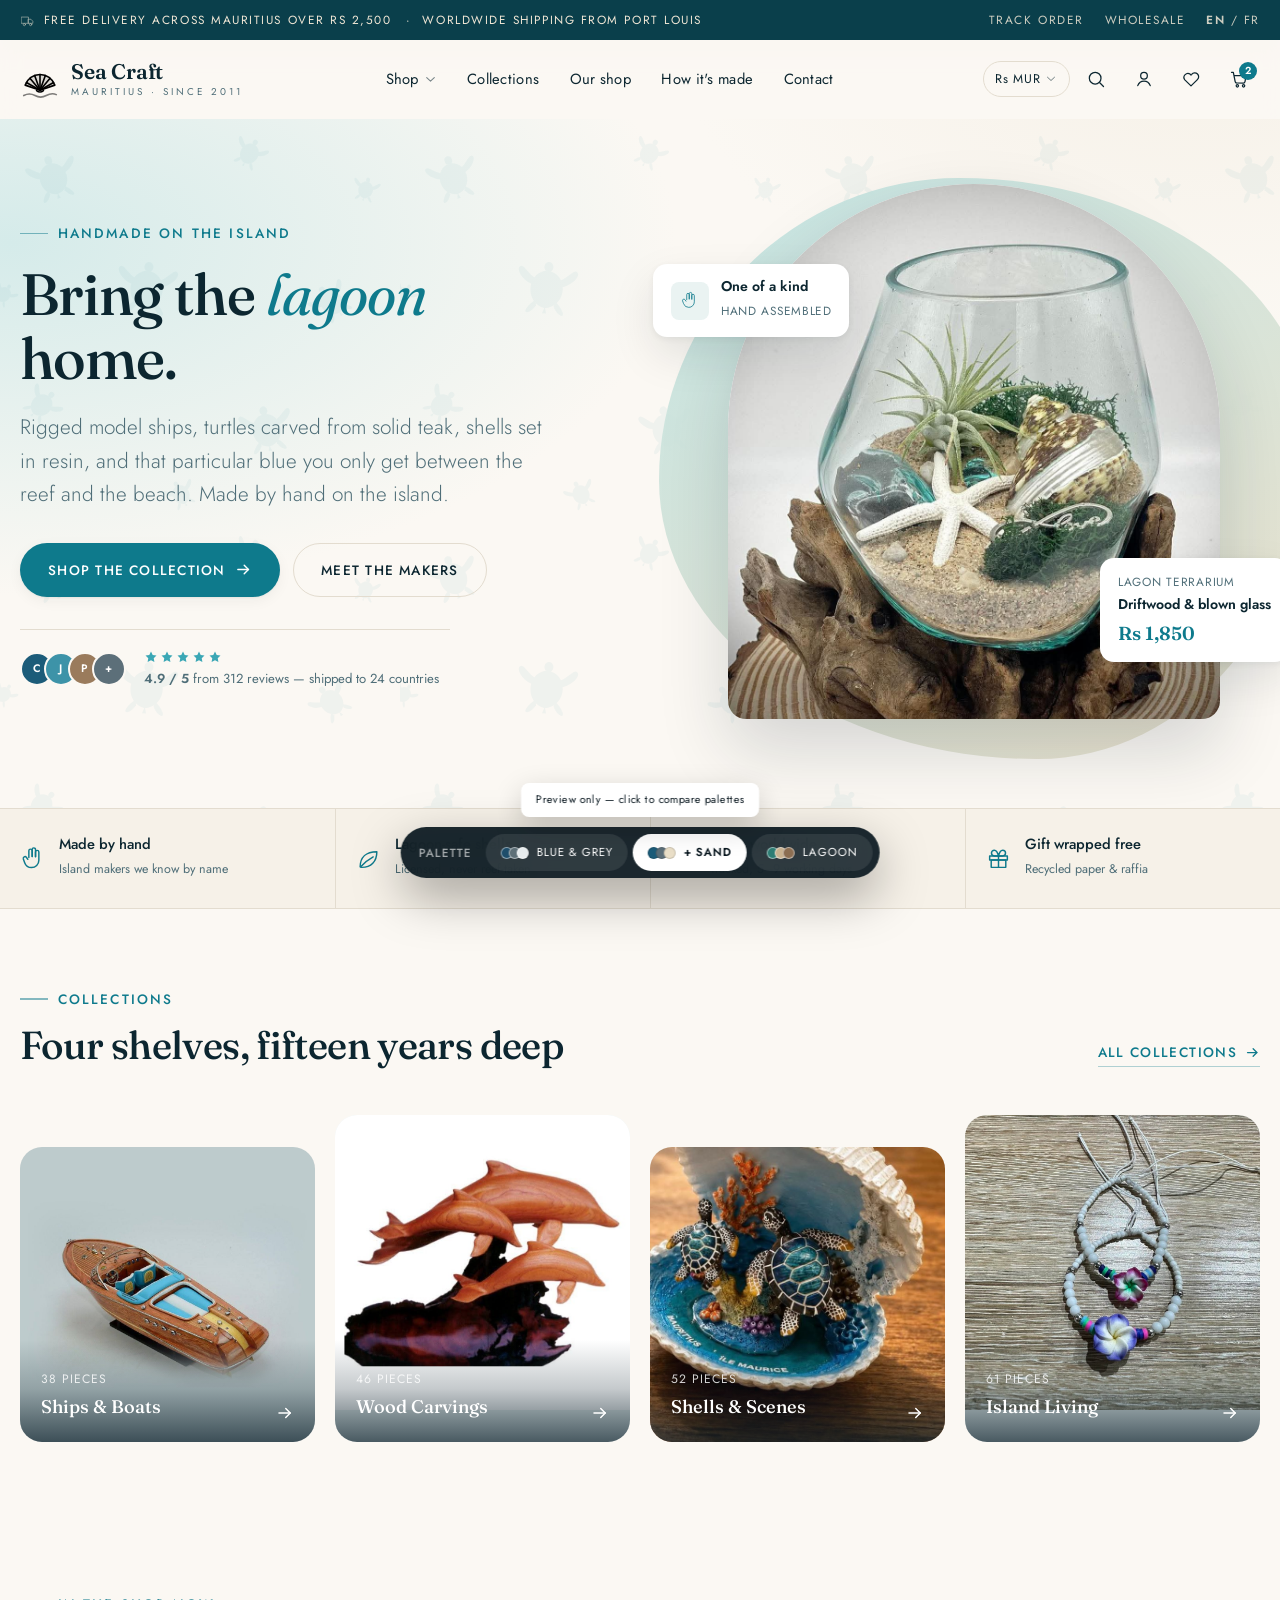
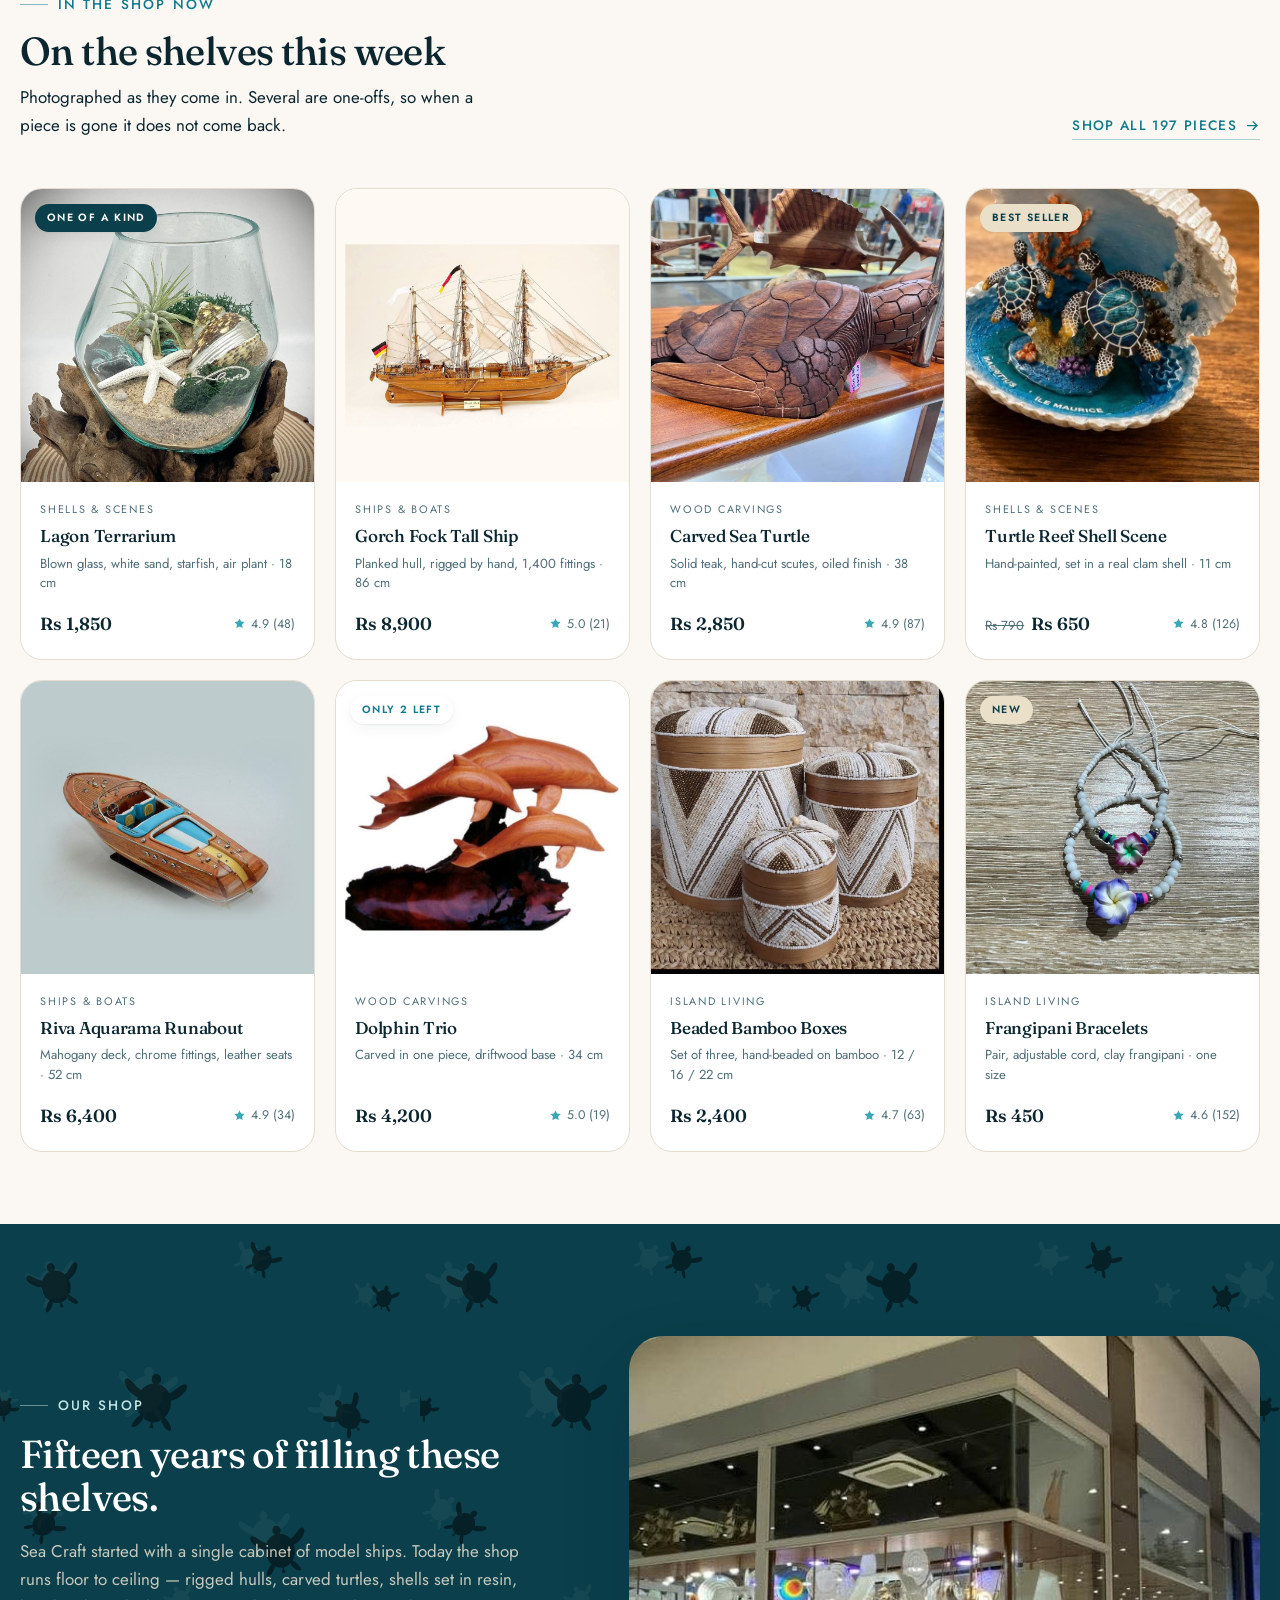
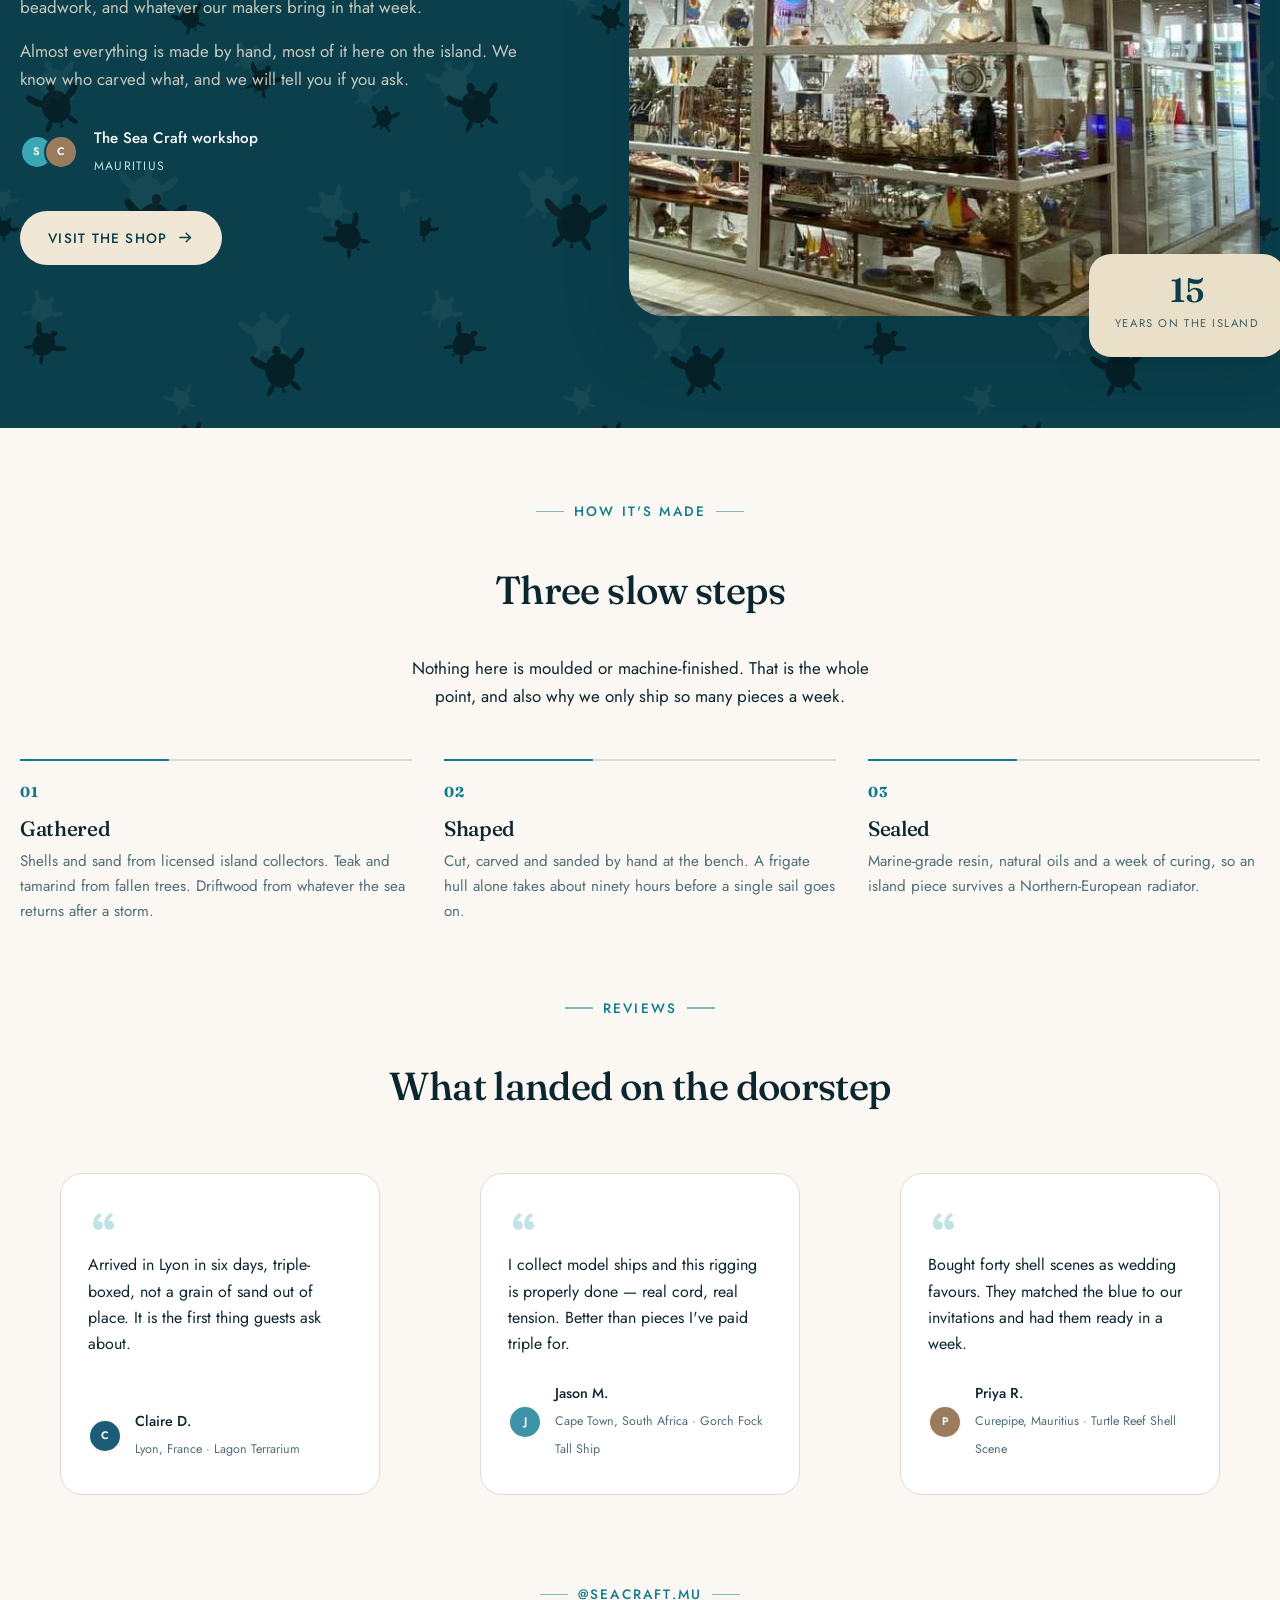
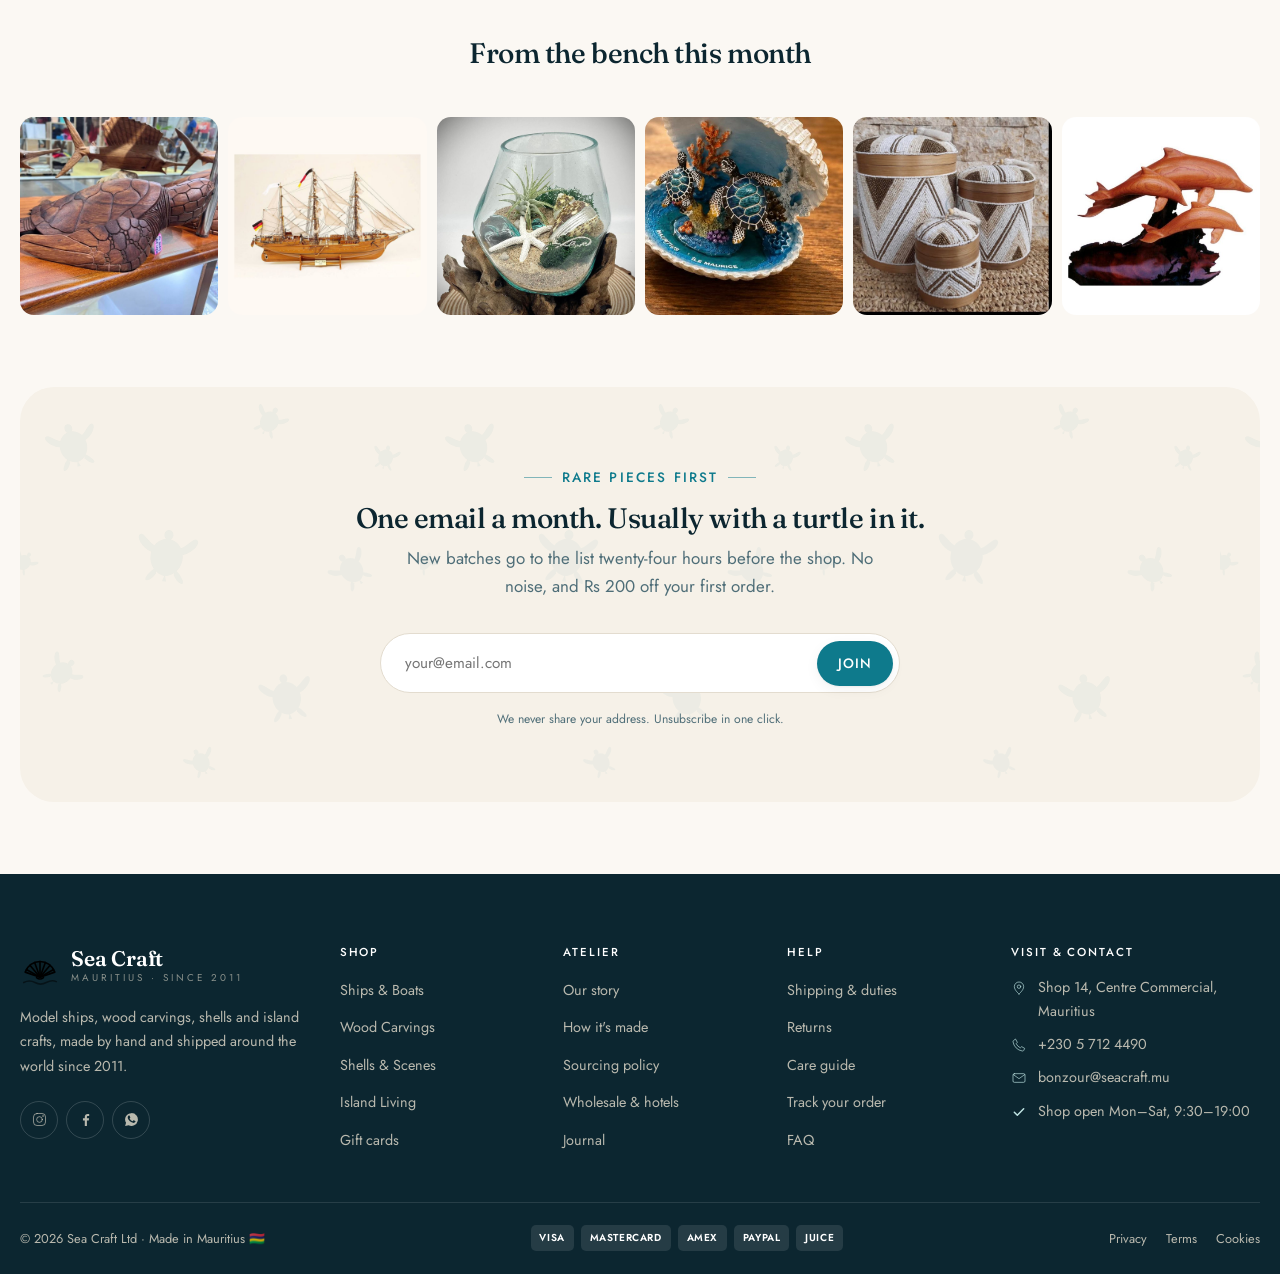
==== commit 534e3d2d: "Use real product photography, lighter lagoon blue, turtle watermark Client feedback: the blue was to" ====
--- a/index.html
+++ b/index.html
@@ -56,13 +56,13 @@
   <div class="wrap">
     <a class="brand" href="#" aria-label="Sea Craft home">
       <img src="assets/img/logo.svg" alt="" width="40" height="40" style="color:var(--brand)">
-      <span class="brand-name"><b>Sea&nbsp;Craft</b><span>Atelier · Mauritius</span></span>
+      <span class="brand-name"><b>Sea&nbsp;Craft</b><span>Mauritius · since 2011</span></span>
     </a>
 
     <nav class="nav">
       <a href="#shop">Shop <svg viewBox="0 0 24 24"><use href="#i-chev"/></svg></a>
       <a href="#cats">Collections</a>
-      <a href="#story">Our atelier</a>
+      <a href="#story">Our shop</a>
       <a href="#process">How it's made</a>
       <a href="#contact">Contact</a>
     </nav>
@@ -82,14 +82,15 @@
 
 <main>
 <!-- ============================================================== HERO -->
-<section class="hero">
+<section class="hero has-turtles">
+  <div class="turtle-layer"></div>
   <div class="wrap hero-grid">
     <div class="hero-copy">
       <span class="eyebrow">Handmade on the island</span>
       <h1 class="h-xl">Bring the <em>lagoon</em> home.</h1>
-      <p class="lede">Shells gathered on Mauritian shores, teak shaped by hand, and that
-         particular blue you only get between the reef and the beach. Every piece
-         made in our Mahébourg atelier — no two alike.</p>
+      <p class="lede">Rigged model ships, turtles carved from solid teak, shells
+         set in resin, and that particular blue you only get between the reef
+         and the beach. Made by hand on the island.</p>
       <div class="hero-cta">
         <a class="btn btn--primary" href="#shop">Shop the collection <svg viewBox="0 0 24 24"><use href="#i-arrow"/></svg></a>
         <a class="btn btn--ghost" href="#story">Meet the makers</a>
@@ -132,8 +133,8 @@
 <section class="trust">
   <div class="wrap">
     <ul>
-      <li><svg viewBox="0 0 24 24"><use href="#i-hand"/></svg><span><b>Made by hand</b><small>Mahébourg atelier</small></span></li>
-      <li><svg viewBox="0 0 24 24"><use href="#i-leaf"/></svg><span><b>Lagoon-safe sourcing</b><small>Licensed, never reef-taken</small></span></li>
+      <li><svg viewBox="0 0 24 24"><use href="#i-hand"/></svg><span><b>Made by hand</b><small>Island makers we know by name</small></span></li>
+      <li><svg viewBox="0 0 24 24"><use href="#i-leaf"/></svg><span><b>Lagoon-safe shells</b><small>Licensed, never reef-taken</small></span></li>
       <li><svg viewBox="0 0 24 24"><use href="#i-truck"/></svg><span><b>Ships worldwide</b><small>Tracked, 5–9 working days</small></span></li>
       <li><svg viewBox="0 0 24 24"><use href="#i-gift"/></svg><span><b>Gift wrapped free</b><small>Recycled paper &amp; raffia</small></span></li>
     </ul>
@@ -146,19 +147,19 @@
     <div class="section-head">
       <div>
         <span class="eyebrow">Collections</span>
-        <h2 class="h-lg">Four ways to keep the island</h2>
+        <h2 class="h-lg">Four shelves, fifteen years deep</h2>
       </div>
       <a class="link-more" href="#">All collections <svg viewBox="0 0 24 24"><use href="#i-arrow"/></svg></a>
     </div>
     <div class="cats">
-      <a class="cat" href="#"><img src="assets/img/p-conch.svg" alt="Conch shell">
-        <div class="cat-body"><span><small>28 pieces</small><b>Shell &amp; Coral</b></span><svg viewBox="0 0 24 24"><use href="#i-arrow"/></svg></div></a>
-      <a class="cat" href="#"><img src="assets/img/p-ship.svg" alt="Wooden model ship">
-        <div class="cat-body"><span><small>14 pieces</small><b>Model Ships</b></span><svg viewBox="0 0 24 24"><use href="#i-arrow"/></svg></div></a>
-      <a class="cat" href="#"><img src="assets/img/p-coasters.svg" alt="Resin wave coasters">
-        <div class="cat-body"><span><small>22 pieces</small><b>Glass &amp; Resin</b></span><svg viewBox="0 0 24 24"><use href="#i-arrow"/></svg></div></a>
-      <a class="cat" href="#"><img src="assets/img/p-dodo.svg" alt="Carved wooden dodo">
-        <div class="cat-body"><span><small>19 pieces</small><b>Wood &amp; Stone</b></span><svg viewBox="0 0 24 24"><use href="#i-arrow"/></svg></div></a>
+      <a class="cat" href="#"><img src="assets/img/p-riva.jpg" alt="Wooden model runabout">
+        <div class="cat-body"><span><small>38 pieces</small><b>Ships &amp; Boats</b></span><svg viewBox="0 0 24 24"><use href="#i-arrow"/></svg></div></a>
+      <a class="cat" href="#"><img src="assets/img/p-dolphins.jpg" alt="Carved wooden dolphins">
+        <div class="cat-body"><span><small>46 pieces</small><b>Wood Carvings</b></span><svg viewBox="0 0 24 24"><use href="#i-arrow"/></svg></div></a>
+      <a class="cat" href="#"><img src="assets/img/p-diorama.jpg" alt="Turtles set inside a shell">
+        <div class="cat-body"><span><small>52 pieces</small><b>Shells &amp; Scenes</b></span><svg viewBox="0 0 24 24"><use href="#i-arrow"/></svg></div></a>
+      <a class="cat" href="#"><img src="assets/img/p-bracelets.jpg" alt="Frangipani bead bracelets">
+        <div class="cat-body"><span><small>61 pieces</small><b>Island Living</b></span><svg viewBox="0 0 24 24"><use href="#i-arrow"/></svg></div></a>
     </div>
   </div>
 </section>
@@ -168,151 +169,144 @@
   <div class="wrap">
     <div class="section-head">
       <div>
-        <span class="eyebrow">New this week</span>
-        <h2 class="h-lg">Fresh off the workbench</h2>
-        <p>Small batches, finished and photographed the same week. When a piece is gone, it's gone.</p>
-      </div>
-      <a class="link-more" href="#">Shop all 83 pieces <svg viewBox="0 0 24 24"><use href="#i-arrow"/></svg></a>
+        <span class="eyebrow">In the shop now</span>
+        <h2 class="h-lg">On the shelves this week</h2>
+        <p>Photographed as they come in. Several are one-offs, so when a piece is
+           gone it does not come back.</p>
+      </div>
+      <a class="link-more" href="#">Shop all 197 pieces <svg viewBox="0 0 24 24"><use href="#i-arrow"/></svg></a>
     </div>
 
     <div class="grid-4">
-      <!-- 1 -->
-      <article class="card">
-        <div class="card-media">
-          <img src="assets/img/hero-terrarium.jpg" alt="Lagon terrarium">
+      <article class="card">
+        <div class="card-media">
+          <img src="assets/img/hero-terrarium.jpg" alt="Glass terrarium with sand, starfish and a conch on driftwood">
           <span class="flag flag--dark">One of a kind</span>
           <button class="wish" aria-label="Save"><svg viewBox="0 0 24 24"><use href="#i-heart"/></svg></button>
           <button class="quick"><svg viewBox="0 0 24 24"><use href="#i-plus"/></svg> Add to cart</button>
         </div>
         <div class="card-body">
-          <span class="card-cat">Shell &amp; Coral</span>
+          <span class="card-cat">Shells &amp; Scenes</span>
           <h3 class="card-title">Lagon Terrarium</h3>
-          <p class="card-meta">Blown glass, white sand, starfish, air plant · 18 cm</p>
+          <p class="card-meta">Blown glass, white sand, starfish, air plant &middot; 18 cm</p>
           <div class="card-foot">
             <span class="price">Rs 1,850</span>
             <span class="rating"><svg viewBox="0 0 24 24"><use href="#i-star"/></svg> 4.9 (48)</span>
           </div>
         </div>
       </article>
-      <!-- 2 -->
-      <article class="card">
-        <div class="card-media">
-          <img src="assets/img/p-ship.svg" alt="Grand Port model ship">
-          <button class="wish" aria-label="Save"><svg viewBox="0 0 24 24"><use href="#i-heart"/></svg></button>
-          <button class="quick"><svg viewBox="0 0 24 24"><use href="#i-plus"/></svg> Add to cart</button>
-        </div>
-        <div class="card-body">
-          <span class="card-cat">Model Ships</span>
-          <h3 class="card-title">Grand Port Frigate</h3>
-          <p class="card-meta">Teak hull, cotton canvas sails · 42 cm · 90 h of work</p>
+      <article class="card">
+        <div class="card-media">
+          <img src="assets/img/p-tallship.jpg" alt="Three-masted tall ship model with rigged canvas sails">
+          <button class="wish" aria-label="Save"><svg viewBox="0 0 24 24"><use href="#i-heart"/></svg></button>
+          <button class="quick"><svg viewBox="0 0 24 24"><use href="#i-plus"/></svg> Add to cart</button>
+        </div>
+        <div class="card-body">
+          <span class="card-cat">Ships &amp; Boats</span>
+          <h3 class="card-title">Gorch Fock Tall Ship</h3>
+          <p class="card-meta">Planked hull, rigged by hand, 1,400 fittings &middot; 86 cm</p>
+          <div class="card-foot">
+            <span class="price">Rs 8,900</span>
+            <span class="rating"><svg viewBox="0 0 24 24"><use href="#i-star"/></svg> 5.0 (21)</span>
+          </div>
+        </div>
+      </article>
+      <article class="card">
+        <div class="card-media">
+          <img src="assets/img/p-turtle.jpg" alt="Sea turtle carved from solid teak">
+          <button class="wish" aria-label="Save"><svg viewBox="0 0 24 24"><use href="#i-heart"/></svg></button>
+          <button class="quick"><svg viewBox="0 0 24 24"><use href="#i-plus"/></svg> Add to cart</button>
+        </div>
+        <div class="card-body">
+          <span class="card-cat">Wood Carvings</span>
+          <h3 class="card-title">Carved Sea Turtle</h3>
+          <p class="card-meta">Solid teak, hand-cut scutes, oiled finish &middot; 38 cm</p>
+          <div class="card-foot">
+            <span class="price">Rs 2,850</span>
+            <span class="rating"><svg viewBox="0 0 24 24"><use href="#i-star"/></svg> 4.9 (87)</span>
+          </div>
+        </div>
+      </article>
+      <article class="card">
+        <div class="card-media">
+          <img src="assets/img/p-diorama.jpg" alt="Two painted turtles set in a real clam shell">
+          <span class="flag flag--warm">Best seller</span>
+          <button class="wish" aria-label="Save"><svg viewBox="0 0 24 24"><use href="#i-heart"/></svg></button>
+          <button class="quick"><svg viewBox="0 0 24 24"><use href="#i-plus"/></svg> Add to cart</button>
+        </div>
+        <div class="card-body">
+          <span class="card-cat">Shells &amp; Scenes</span>
+          <h3 class="card-title">Turtle Reef Shell Scene</h3>
+          <p class="card-meta">Hand-painted, set in a real clam shell &middot; 11 cm</p>
+          <div class="card-foot">
+            <span class="price"><s>Rs 790</s>Rs 650</span>
+            <span class="rating"><svg viewBox="0 0 24 24"><use href="#i-star"/></svg> 4.8 (126)</span>
+          </div>
+        </div>
+      </article>
+      <article class="card">
+        <div class="card-media">
+          <img src="assets/img/p-riva.jpg" alt="Mahogany runabout model with chrome fittings">
+          <button class="wish" aria-label="Save"><svg viewBox="0 0 24 24"><use href="#i-heart"/></svg></button>
+          <button class="quick"><svg viewBox="0 0 24 24"><use href="#i-plus"/></svg> Add to cart</button>
+        </div>
+        <div class="card-body">
+          <span class="card-cat">Ships &amp; Boats</span>
+          <h3 class="card-title">Riva Aquarama Runabout</h3>
+          <p class="card-meta">Mahogany deck, chrome fittings, leather seats &middot; 52 cm</p>
           <div class="card-foot">
             <span class="price">Rs 6,400</span>
-            <span class="rating"><svg viewBox="0 0 24 24"><use href="#i-star"/></svg> 5.0 (21)</span>
-          </div>
-        </div>
-      </article>
-      <!-- 3 -->
-      <article class="card">
-        <div class="card-media">
-          <img src="assets/img/p-coasters.svg" alt="Blue lagoon resin coasters">
-          <span class="flag flag--warm">Best seller</span>
-          <button class="wish" aria-label="Save"><svg viewBox="0 0 24 24"><use href="#i-heart"/></svg></button>
-          <button class="quick"><svg viewBox="0 0 24 24"><use href="#i-plus"/></svg> Add to cart</button>
-        </div>
-        <div class="card-body">
-          <span class="card-cat">Glass &amp; Resin</span>
-          <h3 class="card-title">Blue Lagoon Coasters</h3>
-          <p class="card-meta">Set of four · resin, sand &amp; crushed shell · 10 cm</p>
-          <div class="card-foot">
-            <span class="price"><s>Rs 1,490</s>Rs 1,290</span>
-            <span class="rating"><svg viewBox="0 0 24 24"><use href="#i-star"/></svg> 4.8 (126)</span>
-          </div>
-        </div>
-      </article>
-      <!-- 4 -->
-      <article class="card">
-        <div class="card-media">
-          <img src="assets/img/p-chime.svg" alt="Shell wind chime">
-          <button class="wish" aria-label="Save"><svg viewBox="0 0 24 24"><use href="#i-heart"/></svg></button>
-          <button class="quick"><svg viewBox="0 0 24 24"><use href="#i-plus"/></svg> Add to cart</button>
-        </div>
-        <div class="card-body">
-          <span class="card-cat">Shell &amp; Coral</span>
-          <h3 class="card-title">Coquillage Wind Chime</h3>
-          <p class="card-meta">Driftwood bar, 11 shells, cotton cord · 55 cm drop</p>
-          <div class="card-foot">
-            <span class="price">Rs 1,150</span>
+            <span class="rating"><svg viewBox="0 0 24 24"><use href="#i-star"/></svg> 4.9 (34)</span>
+          </div>
+        </div>
+      </article>
+      <article class="card">
+        <div class="card-media">
+          <img src="assets/img/p-dolphins.jpg" alt="Three dolphins carved in one piece on a driftwood base">
+          <span class="flag">Only 2 left</span>
+          <button class="wish" aria-label="Save"><svg viewBox="0 0 24 24"><use href="#i-heart"/></svg></button>
+          <button class="quick"><svg viewBox="0 0 24 24"><use href="#i-plus"/></svg> Add to cart</button>
+        </div>
+        <div class="card-body">
+          <span class="card-cat">Wood Carvings</span>
+          <h3 class="card-title">Dolphin Trio</h3>
+          <p class="card-meta">Carved in one piece, driftwood base &middot; 34 cm</p>
+          <div class="card-foot">
+            <span class="price">Rs 4,200</span>
+            <span class="rating"><svg viewBox="0 0 24 24"><use href="#i-star"/></svg> 5.0 (19)</span>
+          </div>
+        </div>
+      </article>
+      <article class="card">
+        <div class="card-media">
+          <img src="assets/img/p-baskets.jpg" alt="Three bamboo boxes covered in white and bronze glass beads">
+          <button class="wish" aria-label="Save"><svg viewBox="0 0 24 24"><use href="#i-heart"/></svg></button>
+          <button class="quick"><svg viewBox="0 0 24 24"><use href="#i-plus"/></svg> Add to cart</button>
+        </div>
+        <div class="card-body">
+          <span class="card-cat">Island Living</span>
+          <h3 class="card-title">Beaded Bamboo Boxes</h3>
+          <p class="card-meta">Set of three, hand-beaded on bamboo &middot; 12 / 16 / 22 cm</p>
+          <div class="card-foot">
+            <span class="price">Rs 2,400</span>
             <span class="rating"><svg viewBox="0 0 24 24"><use href="#i-star"/></svg> 4.7 (63)</span>
           </div>
         </div>
       </article>
-      <!-- 5 -->
-      <article class="card">
-        <div class="card-media">
-          <img src="assets/img/p-dodo.svg" alt="Carved dodo">
-          <button class="wish" aria-label="Save"><svg viewBox="0 0 24 24"><use href="#i-heart"/></svg></button>
-          <button class="quick"><svg viewBox="0 0 24 24"><use href="#i-plus"/></svg> Add to cart</button>
-        </div>
-        <div class="card-body">
-          <span class="card-cat">Wood &amp; Stone</span>
-          <h3 class="card-title">Dodo, Tamarind Wood</h3>
-          <p class="card-meta">Hand carved &amp; oiled · 16 cm · signed underneath</p>
-          <div class="card-foot">
-            <span class="price">Rs 2,250</span>
-            <span class="rating"><svg viewBox="0 0 24 24"><use href="#i-star"/></svg> 4.9 (87)</span>
-          </div>
-        </div>
-      </article>
-      <!-- 6 -->
-      <article class="card">
-        <div class="card-media">
-          <img src="assets/img/p-bottle.svg" alt="Chamarel sand bottle">
-          <span class="flag">Only 4 left</span>
-          <button class="wish" aria-label="Save"><svg viewBox="0 0 24 24"><use href="#i-heart"/></svg></button>
-          <button class="quick"><svg viewBox="0 0 24 24"><use href="#i-plus"/></svg> Add to cart</button>
-        </div>
-        <div class="card-body">
-          <span class="card-cat">Glass &amp; Resin</span>
-          <h3 class="card-title">Seven Earths Sand Bottle</h3>
-          <p class="card-meta">Layered Chamarel sands, corked glass · 14 cm</p>
-          <div class="card-foot">
-            <span class="price">Rs 750</span>
-            <span class="rating"><svg viewBox="0 0 24 24"><use href="#i-star"/></svg> 4.6 (39)</span>
-          </div>
-        </div>
-      </article>
-      <!-- 7 -->
-      <article class="card">
-        <div class="card-media">
-          <img src="assets/img/p-candle.svg" alt="Basalt and shell candle">
-          <button class="wish" aria-label="Save"><svg viewBox="0 0 24 24"><use href="#i-heart"/></svg></button>
-          <button class="quick"><svg viewBox="0 0 24 24"><use href="#i-plus"/></svg> Add to cart</button>
-        </div>
-        <div class="card-body">
-          <span class="card-cat">Wood &amp; Stone</span>
-          <h3 class="card-title">Basalt &amp; Shell Candle</h3>
-          <p class="card-meta">Volcanic stone pot, coconut wax, vetiver · 40 h burn</p>
-          <div class="card-foot">
-            <span class="price">Rs 1,420</span>
-            <span class="rating"><svg viewBox="0 0 24 24"><use href="#i-star"/></svg> 4.8 (54)</span>
-          </div>
-        </div>
-      </article>
-      <!-- 8 -->
-      <article class="card">
-        <div class="card-media">
-          <img src="assets/img/p-lamp.svg" alt="Shell table lamp">
+      <article class="card">
+        <div class="card-media">
+          <img src="assets/img/p-bracelets.jpg" alt="Pair of beaded bracelets with clay frangipani flowers">
           <span class="flag flag--warm">New</span>
           <button class="wish" aria-label="Save"><svg viewBox="0 0 24 24"><use href="#i-heart"/></svg></button>
           <button class="quick"><svg viewBox="0 0 24 24"><use href="#i-plus"/></svg> Add to cart</button>
         </div>
         <div class="card-body">
-          <span class="card-cat">Shell &amp; Coral</span>
-          <h3 class="card-title">Coquille Table Lamp</h3>
-          <p class="card-meta">Shell-clustered base, linen shade, EU/UK plug · 38 cm</p>
-          <div class="card-foot">
-            <span class="price">Rs 3,900</span>
-            <span class="rating"><svg viewBox="0 0 24 24"><use href="#i-star"/></svg> 5.0 (12)</span>
+          <span class="card-cat">Island Living</span>
+          <h3 class="card-title">Frangipani Bracelets</h3>
+          <p class="card-meta">Pair, adjustable cord, clay frangipani &middot; one size</p>
+          <div class="card-foot">
+            <span class="price">Rs 450</span>
+            <span class="rating"><svg viewBox="0 0 24 24"><use href="#i-star"/></svg> 4.6 (152)</span>
           </div>
         </div>
       </article>
@@ -321,27 +315,28 @@
 </section>
 
 <!-- ============================================================= STORY -->
-<section class="story" id="story">
+<section class="story has-turtles" id="story">
+  <div class="turtle-layer turtle-layer--light"></div>
   <div class="wrap story-grid">
     <div>
-      <span class="eyebrow">Our atelier</span>
-      <h2 class="h-lg">Ten minutes from the water, and it shows.</h2>
-      <p>Sea Craft started on a veranda in Mahébourg with a bucket of shells and
-         one very patient grandmother. Fifteen years on, six of us work out of the
-         same street — cutting, sanding, setting and packing by hand.</p>
-      <p>We buy sand and shell only from licensed collectors, never from the reef.
-         The driftwood finds us after a cyclone. Everything else is time.</p>
+      <span class="eyebrow">Our shop</span>
+      <h2 class="h-lg">Fifteen years of filling these shelves.</h2>
+      <p>Sea Craft started with a single cabinet of model ships. Today the shop
+         runs floor to ceiling &mdash; rigged hulls, carved turtles, shells set in
+         resin, beadwork, and whatever our makers bring in that week.</p>
+      <p>Almost everything is made by hand, most of it here on the island. We
+         know who carved what, and we will tell you if you ask.</p>
       <div class="sig">
         <div class="avatars">
-          <span style="background:#3D93A8">R</span>
-          <span style="background:#9A7B5C">A</span>
-        </div>
-        <span><b>Reshad &amp; Anjali Beeharry</b><small>Founders</small></span>
-      </div>
-      <p style="margin-top:2rem"><a class="btn btn--light" href="#">Visit the workshop <svg viewBox="0 0 24 24"><use href="#i-arrow"/></svg></a></p>
+          <span style="background:#3BA7B5">S</span>
+          <span style="background:#9A7B5C">C</span>
+        </div>
+        <span><b>The Sea Craft workshop</b><small>Mauritius</small></span>
+      </div>
+      <p style="margin-top:2rem"><a class="btn btn--light" href="#">Visit the shop <svg viewBox="0 0 24 24"><use href="#i-arrow"/></svg></a></p>
     </div>
     <div class="story-media">
-      <img src="assets/img/hero-terrarium.jpg" alt="A finished terrarium on the workbench">
+      <img src="assets/img/shop-front.jpg" alt="The Sea Craft shop front, shelves of model ships and shells behind glass">
       <div class="story-stat"><b>15</b><small>years on the island</small></div>
     </div>
   </div>
@@ -390,14 +385,14 @@
         <p>I collect model ships and this rigging is properly done — real cord, real
            tension. Better than pieces I've paid triple for.</p>
         <footer><div class="avatars"><span style="background:#3D93A8">J</span></div>
-          <span><b>Jason M.</b><small>Cape Town, South Africa · Grand Port Frigate</small></span></footer>
+          <span><b>Jason M.</b><small>Cape Town, South Africa · Gorch Fock Tall Ship</small></span></footer>
       </figure>
       <figure class="quote">
         <svg viewBox="0 0 24 24"><use href="#i-quote"/></svg>
-        <p>Bought the coasters as wedding favours for 40 guests. Anjali matched the
-           blue to our invitations. Nobody expected that.</p>
+        <p>Bought forty shell scenes as wedding favours. They matched the blue to
+           our invitations and had them ready in a week.</p>
         <footer><div class="avatars"><span style="background:#9A7B5C">P</span></div>
-          <span><b>Priya R.</b><small>Curepipe, Mauritius · Blue Lagoon Coasters</small></span></footer>
+          <span><b>Priya R.</b><small>Curepipe, Mauritius · Turtle Reef Shell Scene</small></span></footer>
       </figure>
     </div>
   </div>
@@ -411,12 +406,12 @@
       <h2 class="h-md">From the bench this month</h2>
     </div>
     <div class="strip">
-      <a href="#"><img src="assets/img/p-starfish.svg" alt=""></a>
-      <a href="#"><img src="assets/img/p-conch.svg" alt=""></a>
+      <a href="#"><img src="assets/img/p-turtle.jpg" alt=""></a>
+      <a href="#"><img src="assets/img/p-tallship.jpg" alt=""></a>
       <a href="#"><img src="assets/img/hero-terrarium.jpg" alt=""></a>
-      <a href="#"><img src="assets/img/p-chime.svg" alt=""></a>
-      <a href="#"><img src="assets/img/p-lamp.svg" alt=""></a>
-      <a href="#"><img src="assets/img/p-bottle.svg" alt=""></a>
+      <a href="#"><img src="assets/img/p-diorama.jpg" alt=""></a>
+      <a href="#"><img src="assets/img/p-baskets.jpg" alt=""></a>
+      <a href="#"><img src="assets/img/p-dolphins.jpg" alt=""></a>
     </div>
   </div>
 </section>
@@ -424,9 +419,10 @@
 <!-- ======================================================== NEWSLETTER -->
 <section class="section" style="padding-top:0">
   <div class="wrap">
-    <div class="news">
+    <div class="news has-turtles">
+      <div class="turtle-layer turtle-layer--soft"></div>
       <span class="eyebrow eyebrow--center">Rare pieces first</span>
-      <h2 class="h-md">One email a month. Usually with a shell in it.</h2>
+      <h2 class="h-md">One email a month. Usually with a turtle in it.</h2>
       <p>New batches go to the list twenty-four hours before the shop. No noise,
          and Rs 200 off your first order.</p>
       <form onsubmit="return false">
@@ -446,9 +442,9 @@
       <div class="footer-about">
         <a class="brand" href="#">
           <img src="assets/img/logo.svg" alt="" width="40" height="40">
-          <span class="brand-name"><b>Sea&nbsp;Craft</b><span>Atelier · Mauritius</span></span>
+          <span class="brand-name"><b>Sea&nbsp;Craft</b><span>Mauritius · since 2011</span></span>
         </a>
-        <p>Handmade shell, resin and wood pieces from a small atelier in Mahébourg,
+        <p>Model ships, wood carvings, shells and island crafts, made by hand and
            shipped around the world since 2011.</p>
         <div class="socials">
           <a href="#" aria-label="Instagram"><svg viewBox="0 0 24 24"><use href="#i-ig"/></svg></a>
@@ -457,8 +453,8 @@
         </div>
       </div>
       <div class="footer-col"><h4>Shop</h4><ul>
-        <li><a href="#">Shell &amp; Coral</a></li><li><a href="#">Model Ships</a></li>
-        <li><a href="#">Glass &amp; Resin</a></li><li><a href="#">Wood &amp; Stone</a></li>
+        <li><a href="#">Ships &amp; Boats</a></li><li><a href="#">Wood Carvings</a></li>
+        <li><a href="#">Shells &amp; Scenes</a></li><li><a href="#">Island Living</a></li>
         <li><a href="#">Gift cards</a></li></ul></div>
       <div class="footer-col"><h4>Atelier</h4><ul>
         <li><a href="#">Our story</a></li><li><a href="#">How it's made</a></li>
@@ -469,10 +465,10 @@
         <li><a href="#">Care guide</a></li><li><a href="#">Track your order</a></li>
         <li><a href="#">FAQ</a></li></ul></div>
       <div class="footer-col"><h4>Visit &amp; contact</h4><ul>
-        <li class="contact-li"><svg viewBox="0 0 24 24"><use href="#i-pin"/></svg><span>14 Rue des Créoles,<br>Mahébourg, Mauritius</span></li>
+        <li class="contact-li"><svg viewBox="0 0 24 24"><use href="#i-pin"/></svg><span>Shop 14, Centre Commercial,<br>Mauritius</span></li>
         <li class="contact-li"><svg viewBox="0 0 24 24"><use href="#i-phone"/></svg><span>+230 5 712 4490</span></li>
         <li class="contact-li"><svg viewBox="0 0 24 24"><use href="#i-mail"/></svg><span>bonzour@seacraft.mu</span></li>
-        <li class="contact-li"><svg viewBox="0 0 24 24"><use href="#i-check"/></svg><span>Workshop open Tue–Sat, 9–16</span></li>
+        <li class="contact-li"><svg viewBox="0 0 24 24"><use href="#i-check"/></svg><span>Shop open Mon–Sat, 9:30–19:00</span></li>
       </ul></div>
     </div>
     <div class="footer-bar">
--- a/assets/css/style.css
+++ b/assets/css/style.css
@@ -8,28 +8,32 @@
 
 /* --------------------------------------------------- 1. THEMES (palettes) */
 
-/* A — "Client blue & grey": the palette as requested, pure and cool. */
+/* The blue is taken from the sea-glass inside the terrarium: a light lagoon
+   turquoise, not a navy. #0E7A8C holds 5.0:1 against white, so it is still
+   safe for button labels and small type. */
+
+/* A — "Client blue & grey": the brief, with cool grey neutrals. */
 [data-theme="client"]{
-  --ink:#0E1A22; --brand:#1F4E6B; --brand-deep:#0D2F43; --accent:#4E8FA8;
-  --accent-soft:#CBDDE5; --surface:#FFFFFF; --surface-2:#FFFFFF;
-  --band:#EDF1F4; --band-2:#F6F8F9; --line:#DAE2E7; --muted:#5E7078;
-  --warm:#E7ECEE; --warm-deep:#C5D1D7; --wood:#6F818A; --on-dark:#E8EFF2;
-  --halo:#DCE6EB;
-}
-/* B — "Blue, grey & sand": the same blue and grey, warmed with the sand and
-   driftwood already present in the product photography. Recommended. */
+  --ink:#0C2630; --brand:#0E7A8C; --brand-deep:#0A3F4B; --accent:#3BA7B5;
+  --accent-soft:#C8E4E8; --surface:#FFFFFF; --surface-2:#FFFFFF;
+  --band:#EDF2F3; --band-2:#F5F8F8; --line:#DCE5E7; --muted:#5A6E76;
+  --warm:#E6ECEE; --warm-deep:#C4D2D6; --wood:#6E828A; --on-dark:#E6F1F2;
+  --halo:#DCEAEC;
+}
+/* B — "Blue, grey & sand": the same lagoon blue, warmed with the sand and
+   driftwood already in the product photography. Recommended. */
 [data-theme="balanced"]{
-  --ink:#0B1F2A; --brand:#1C5C79; --brand-deep:#13384C; --accent:#3D93A8;
-  --accent-soft:#BCDFD9; --surface:#FBF8F3; --surface-2:#FFFFFF;
-  --band:#EFF3F3; --band-2:#F6F1E8; --line:#E3DCCF; --muted:#5C6F79;
+  --ink:#0C2630; --brand:#0E7A8C; --brand-deep:#0A3F4B; --accent:#3BA7B5;
+  --accent-soft:#BFE4E3; --surface:#FBF8F3; --surface-2:#FFFFFF;
+  --band:#EAF3F2; --band-2:#F6F1E8; --line:#E3DCCF; --muted:#4F6E78;
   --warm:#EADFC8; --warm-deep:#D4BE9A; --wood:#9A7B5C; --on-dark:#F1E7D6;
-  --halo:#DCEAE8;
-}
-/* C — "Lagoon & driftwood": drawn straight from the reference photograph. */
+  --halo:#D5EBEA;
+}
+/* C — "Lagoon & driftwood": greener, straight from the reference photograph. */
 [data-theme="lagoon"]{
-  --ink:#122A28; --brand:#2E7D74; --brand-deep:#1B4F4A; --accent:#5FB2A8;
-  --accent-soft:#C6E4DC; --surface:#FAF6EE; --surface-2:#FFFFFF;
-  --band:#E7F0EA; --band-2:#F4EEE2; --line:#E0D6C4; --muted:#596E67;
+  --ink:#10292B; --brand:#117C72; --brand-deep:#0E4A44; --accent:#54B3A5;
+  --accent-soft:#C6E6DC; --surface:#FAF6EE; --surface-2:#FFFFFF;
+  --band:#E7F0EA; --band-2:#F4EEE2; --line:#E0D6C4; --muted:#4E6B64;
   --warm:#E8DCC8; --warm-deep:#C9B290; --wood:#8C6E52; --on-dark:#EFE6D5;
   --halo:#D8EAE2;
 }
@@ -76,6 +80,27 @@
 
 .wrap{width:min(var(--maxw),100% - 2 * var(--sp-3)); margin-inline:auto}
 .sr{position:absolute;width:1px;height:1px;overflow:hidden;clip:rect(0 0 0 0);white-space:nowrap}
+
+
+/* ------------------------------------------- 4b. TURTLE WATERMARK
+   A scatter of small turtles, barely there, tinted from the palette. The shop
+   sells a lot of them, so they earn their place as a background texture.
+   Put <div class="turtle-layer"></div> first inside a .has-turtles block. */
+.has-turtles{position:relative; overflow:hidden}
+.has-turtles > *:not(.turtle-layer){position:relative; z-index:1}
+.turtle-layer{
+  position:absolute; inset:0; z-index:0; pointer-events:none;
+  background-color:var(--brand);
+  /* inlined so the mask also works when index.html is opened from disk;
+     the same artwork is kept at assets/img/pattern-turtles.svg */
+  -webkit-mask-image:url("data:image/svg+xml,%3Csvg%20xmlns%3D'http%3A%2F%2Fwww.w3.org%2F2000%2Fsvg'%20width%3D'420'%20height%3D'420'%20viewBox%3D'0%200%20420%20420'%3E%3Cg%20fill%3D'%23000'%3E%3Cg%20transform%3D'translate(56%2062)%20rotate(-16)%20scale(0.54)%20translate(-50%20-50)'%3E%3Cellipse%20cx%3D'50'%20cy%3D'14.5'%20rx%3D'7.4'%20ry%3D'8.4'%2F%3E%3Cpath%20d%3D'M50%2021%20C64%2021%2075.5%2033%2076.5%2049%20C77.5%2066%2066%2080.5%2050%2082.5%20C34%2080.5%2022.5%2066%2023.5%2049%20C24.5%2033%2036%2021%2050%2021%20Z'%2F%3E%3Cpath%20d%3D'M50%2080%20L46.6%2091%20L53.4%2091%20Z'%2F%3E%3Cpath%20d%3D'M33%2037%20Q23%2032%2013%2022%20Q5%2014%201.5%2019.5%20Q-1%2025%208%2035%20Q19%2046%2031%2046%20Z'%2F%3E%3Cpath%20d%3D'M34%2070%20Q25%2076%2020%2086%20Q17%2093%2022.5%2092%20Q29.5%2090%2035.5%2079%20Z'%2F%3E%3Cg%20transform%3D'translate(100%200)%20scale(-1%201)'%3E%3Cpath%20d%3D'M33%2037%20Q23%2032%2013%2022%20Q5%2014%201.5%2019.5%20Q-1%2025%208%2035%20Q19%2046%2031%2046%20Z'%2F%3E%3Cpath%20d%3D'M34%2070%20Q25%2076%2020%2086%20Q17%2093%2022.5%2092%20Q29.5%2090%2035.5%2079%20Z'%2F%3E%3C%2Fg%3E%3C%2Fg%3E%3Cg%20transform%3D'translate(262%2036)%20rotate(28)%20scale(0.36)%20translate(-50%20-50)'%3E%3Cellipse%20cx%3D'50'%20cy%3D'14.5'%20rx%3D'7.4'%20ry%3D'8.4'%2F%3E%3Cpath%20d%3D'M50%2021%20C64%2021%2075.5%2033%2076.5%2049%20C77.5%2066%2066%2080.5%2050%2082.5%20C34%2080.5%2022.5%2066%2023.5%2049%20C24.5%2033%2036%2021%2050%2021%20Z'%2F%3E%3Cpath%20d%3D'M50%2080%20L46.6%2091%20L53.4%2091%20Z'%2F%3E%3Cpath%20d%3D'M33%2037%20Q23%2032%2013%2022%20Q5%2014%201.5%2019.5%20Q-1%2025%208%2035%20Q19%2046%2031%2046%20Z'%2F%3E%3Cpath%20d%3D'M34%2070%20Q25%2076%2020%2086%20Q17%2093%2022.5%2092%20Q29.5%2090%2035.5%2079%20Z'%2F%3E%3Cg%20transform%3D'translate(100%200)%20scale(-1%201)'%3E%3Cpath%20d%3D'M33%2037%20Q23%2032%2013%2022%20Q5%2014%201.5%2019.5%20Q-1%2025%208%2035%20Q19%2046%2031%2046%20Z'%2F%3E%3Cpath%20d%3D'M34%2070%20Q25%2076%2020%2086%20Q17%2093%2022.5%2092%20Q29.5%2090%2035.5%2079%20Z'%2F%3E%3C%2Fg%3E%3C%2Fg%3E%3Cg%20transform%3D'translate(154%20178)%20rotate(6)%20scale(0.64)%20translate(-50%20-50)'%3E%3Cellipse%20cx%3D'50'%20cy%3D'14.5'%20rx%3D'7.4'%20ry%3D'8.4'%2F%3E%3Cpath%20d%3D'M50%2021%20C64%2021%2075.5%2033%2076.5%2049%20C77.5%2066%2066%2080.5%2050%2082.5%20C34%2080.5%2022.5%2066%2023.5%2049%20C24.5%2033%2036%2021%2050%2021%20Z'%2F%3E%3Cpath%20d%3D'M50%2080%20L46.6%2091%20L53.4%2091%20Z'%2F%3E%3Cpath%20d%3D'M33%2037%20Q23%2032%2013%2022%20Q5%2014%201.5%2019.5%20Q-1%2025%208%2035%20Q19%2046%2031%2046%20Z'%2F%3E%3Cpath%20d%3D'M34%2070%20Q25%2076%2020%2086%20Q17%2093%2022.5%2092%20Q29.5%2090%2035.5%2079%20Z'%2F%3E%3Cg%20transform%3D'translate(100%200)%20scale(-1%201)'%3E%3Cpath%20d%3D'M33%2037%20Q23%2032%2013%2022%20Q5%2014%201.5%2019.5%20Q-1%2025%208%2035%20Q19%2046%2031%2046%20Z'%2F%3E%3Cpath%20d%3D'M34%2070%20Q25%2076%2020%2086%20Q17%2093%2022.5%2092%20Q29.5%2090%2035.5%2079%20Z'%2F%3E%3C%2Fg%3E%3C%2Fg%3E%3Cg%20transform%3D'translate(348%20192)%20rotate(-38)%20scale(0.44)%20translate(-50%20-50)'%3E%3Cellipse%20cx%3D'50'%20cy%3D'14.5'%20rx%3D'7.4'%20ry%3D'8.4'%2F%3E%3Cpath%20d%3D'M50%2021%20C64%2021%2075.5%2033%2076.5%2049%20C77.5%2066%2066%2080.5%2050%2082.5%20C34%2080.5%2022.5%2066%2023.5%2049%20C24.5%2033%2036%2021%2050%2021%20Z'%2F%3E%3Cpath%20d%3D'M50%2080%20L46.6%2091%20L53.4%2091%20Z'%2F%3E%3Cpath%20d%3D'M33%2037%20Q23%2032%2013%2022%20Q5%2014%201.5%2019.5%20Q-1%2025%208%2035%20Q19%2046%2031%2046%20Z'%2F%3E%3Cpath%20d%3D'M34%2070%20Q25%2076%2020%2086%20Q17%2093%2022.5%2092%20Q29.5%2090%2035.5%2079%20Z'%2F%3E%3Cg%20transform%3D'translate(100%200)%20scale(-1%201)'%3E%3Cpath%20d%3D'M33%2037%20Q23%2032%2013%2022%20Q5%2014%201.5%2019.5%20Q-1%2025%208%2035%20Q19%2046%2031%2046%20Z'%2F%3E%3Cpath%20d%3D'M34%2070%20Q25%2076%2020%2086%20Q17%2093%2022.5%2092%20Q29.5%2090%2035.5%2079%20Z'%2F%3E%3C%2Fg%3E%3C%2Fg%3E%3Cg%20transform%3D'translate(44%20300)%20rotate(44)%20scale(0.4)%20translate(-50%20-50)'%3E%3Cellipse%20cx%3D'50'%20cy%3D'14.5'%20rx%3D'7.4'%20ry%3D'8.4'%2F%3E%3Cpath%20d%3D'M50%2021%20C64%2021%2075.5%2033%2076.5%2049%20C77.5%2066%2066%2080.5%2050%2082.5%20C34%2080.5%2022.5%2066%2023.5%2049%20C24.5%2033%2036%2021%2050%2021%20Z'%2F%3E%3Cpath%20d%3D'M50%2080%20L46.6%2091%20L53.4%2091%20Z'%2F%3E%3Cpath%20d%3D'M33%2037%20Q23%2032%2013%2022%20Q5%2014%201.5%2019.5%20Q-1%2025%208%2035%20Q19%2046%2031%2046%20Z'%2F%3E%3Cpath%20d%3D'M34%2070%20Q25%2076%2020%2086%20Q17%2093%2022.5%2092%20Q29.5%2090%2035.5%2079%20Z'%2F%3E%3Cg%20transform%3D'translate(100%200)%20scale(-1%201)'%3E%3Cpath%20d%3D'M33%2037%20Q23%2032%2013%2022%20Q5%2014%201.5%2019.5%20Q-1%2025%208%2035%20Q19%2046%2031%2046%20Z'%2F%3E%3Cpath%20d%3D'M34%2070%20Q25%2076%2020%2086%20Q17%2093%2022.5%2092%20Q29.5%2090%2035.5%2079%20Z'%2F%3E%3C%2Fg%3E%3C%2Fg%3E%3Cg%20transform%3D'translate(280%20326)%20rotate(-10)%20scale(0.56)%20translate(-50%20-50)'%3E%3Cellipse%20cx%3D'50'%20cy%3D'14.5'%20rx%3D'7.4'%20ry%3D'8.4'%2F%3E%3Cpath%20d%3D'M50%2021%20C64%2021%2075.5%2033%2076.5%2049%20C77.5%2066%2066%2080.5%2050%2082.5%20C34%2080.5%2022.5%2066%2023.5%2049%20C24.5%2033%2036%2021%2050%2021%20Z'%2F%3E%3Cpath%20d%3D'M50%2080%20L46.6%2091%20L53.4%2091%20Z'%2F%3E%3Cpath%20d%3D'M33%2037%20Q23%2032%2013%2022%20Q5%2014%201.5%2019.5%20Q-1%2025%208%2035%20Q19%2046%2031%2046%20Z'%2F%3E%3Cpath%20d%3D'M34%2070%20Q25%2076%2020%2086%20Q17%2093%2022.5%2092%20Q29.5%2090%2035.5%2079%20Z'%2F%3E%3Cg%20transform%3D'translate(100%200)%20scale(-1%201)'%3E%3Cpath%20d%3D'M33%2037%20Q23%2032%2013%2022%20Q5%2014%201.5%2019.5%20Q-1%2025%208%2035%20Q19%2046%2031%2046%20Z'%2F%3E%3Cpath%20d%3D'M34%2070%20Q25%2076%2020%2086%20Q17%2093%2022.5%2092%20Q29.5%2090%2035.5%2079%20Z'%2F%3E%3C%2Fg%3E%3C%2Fg%3E%3Cg%20transform%3D'translate(384%2074)%20rotate(14)%20scale(0.29)%20translate(-50%20-50)'%3E%3Cellipse%20cx%3D'50'%20cy%3D'14.5'%20rx%3D'7.4'%20ry%3D'8.4'%2F%3E%3Cpath%20d%3D'M50%2021%20C64%2021%2075.5%2033%2076.5%2049%20C77.5%2066%2066%2080.5%2050%2082.5%20C34%2080.5%2022.5%2066%2023.5%2049%20C24.5%2033%2036%2021%2050%2021%20Z'%2F%3E%3Cpath%20d%3D'M50%2080%20L46.6%2091%20L53.4%2091%20Z'%2F%3E%3Cpath%20d%3D'M33%2037%20Q23%2032%2013%2022%20Q5%2014%201.5%2019.5%20Q-1%2025%208%2035%20Q19%2046%2031%2046%20Z'%2F%3E%3Cpath%20d%3D'M34%2070%20Q25%2076%2020%2086%20Q17%2093%2022.5%2092%20Q29.5%2090%2035.5%2079%20Z'%2F%3E%3Cg%20transform%3D'translate(100%200)%20scale(-1%201)'%3E%3Cpath%20d%3D'M33%2037%20Q23%2032%2013%2022%20Q5%2014%201.5%2019.5%20Q-1%2025%208%2035%20Q19%2046%2031%2046%20Z'%2F%3E%3Cpath%20d%3D'M34%2070%20Q25%2076%2020%2086%20Q17%2093%2022.5%2092%20Q29.5%2090%2035.5%2079%20Z'%2F%3E%3C%2Fg%3E%3C%2Fg%3E%3Cg%20transform%3D'translate(190%20394)%20rotate(-26)%20scale(0.33)%20translate(-50%20-50)'%3E%3Cellipse%20cx%3D'50'%20cy%3D'14.5'%20rx%3D'7.4'%20ry%3D'8.4'%2F%3E%3Cpath%20d%3D'M50%2021%20C64%2021%2075.5%2033%2076.5%2049%20C77.5%2066%2066%2080.5%2050%2082.5%20C34%2080.5%2022.5%2066%2023.5%2049%20C24.5%2033%2036%2021%2050%2021%20Z'%2F%3E%3Cpath%20d%3D'M50%2080%20L46.6%2091%20L53.4%2091%20Z'%2F%3E%3Cpath%20d%3D'M33%2037%20Q23%2032%2013%2022%20Q5%2014%201.5%2019.5%20Q-1%2025%208%2035%20Q19%2046%2031%2046%20Z'%2F%3E%3Cpath%20d%3D'M34%2070%20Q25%2076%2020%2086%20Q17%2093%2022.5%2092%20Q29.5%2090%2035.5%2079%20Z'%2F%3E%3Cg%20transform%3D'translate(100%200)%20scale(-1%201)'%3E%3Cpath%20d%3D'M33%2037%20Q23%2032%2013%2022%20Q5%2014%201.5%2019.5%20Q-1%2025%208%2035%20Q19%2046%2031%2046%20Z'%2F%3E%3Cpath%20d%3D'M34%2070%20Q25%2076%2020%2086%20Q17%2093%2022.5%2092%20Q29.5%2090%2035.5%2079%20Z'%2F%3E%3C%2Fg%3E%3C%2Fg%3E%3Cg%20transform%3D'translate(4%20184)%20rotate(35)%20scale(0.27)%20translate(-50%20-50)'%3E%3Cellipse%20cx%3D'50'%20cy%3D'14.5'%20rx%3D'7.4'%20ry%3D'8.4'%2F%3E%3Cpath%20d%3D'M50%2021%20C64%2021%2075.5%2033%2076.5%2049%20C77.5%2066%2066%2080.5%2050%2082.5%20C34%2080.5%2022.5%2066%2023.5%2049%20C24.5%2033%2036%2021%2050%2021%20Z'%2F%3E%3Cpath%20d%3D'M50%2080%20L46.6%2091%20L53.4%2091%20Z'%2F%3E%3Cpath%20d%3D'M33%2037%20Q23%2032%2013%2022%20Q5%2014%201.5%2019.5%20Q-1%2025%208%2035%20Q19%2046%2031%2046%20Z'%2F%3E%3Cpath%20d%3D'M34%2070%20Q25%2076%2020%2086%20Q17%2093%2022.5%2092%20Q29.5%2090%2035.5%2079%20Z'%2F%3E%3Cg%20transform%3D'translate(100%200)%20scale(-1%201)'%3E%3Cpath%20d%3D'M33%2037%20Q23%2032%2013%2022%20Q5%2014%201.5%2019.5%20Q-1%2025%208%2035%20Q19%2046%2031%2046%20Z'%2F%3E%3Cpath%20d%3D'M34%2070%20Q25%2076%2020%2086%20Q17%2093%2022.5%2092%20Q29.5%2090%2035.5%2079%20Z'%2F%3E%3C%2Fg%3E%3C%2Fg%3E%3C%2Fg%3E%3C%2Fsvg%3E");
+          mask-image:url("data:image/svg+xml,%3Csvg%20xmlns%3D'http%3A%2F%2Fwww.w3.org%2F2000%2Fsvg'%20width%3D'420'%20height%3D'420'%20viewBox%3D'0%200%20420%20420'%3E%3Cg%20fill%3D'%23000'%3E%3Cg%20transform%3D'translate(56%2062)%20rotate(-16)%20scale(0.54)%20translate(-50%20-50)'%3E%3Cellipse%20cx%3D'50'%20cy%3D'14.5'%20rx%3D'7.4'%20ry%3D'8.4'%2F%3E%3Cpath%20d%3D'M50%2021%20C64%2021%2075.5%2033%2076.5%2049%20C77.5%2066%2066%2080.5%2050%2082.5%20C34%2080.5%2022.5%2066%2023.5%2049%20C24.5%2033%2036%2021%2050%2021%20Z'%2F%3E%3Cpath%20d%3D'M50%2080%20L46.6%2091%20L53.4%2091%20Z'%2F%3E%3Cpath%20d%3D'M33%2037%20Q23%2032%2013%2022%20Q5%2014%201.5%2019.5%20Q-1%2025%208%2035%20Q19%2046%2031%2046%20Z'%2F%3E%3Cpath%20d%3D'M34%2070%20Q25%2076%2020%2086%20Q17%2093%2022.5%2092%20Q29.5%2090%2035.5%2079%20Z'%2F%3E%3Cg%20transform%3D'translate(100%200)%20scale(-1%201)'%3E%3Cpath%20d%3D'M33%2037%20Q23%2032%2013%2022%20Q5%2014%201.5%2019.5%20Q-1%2025%208%2035%20Q19%2046%2031%2046%20Z'%2F%3E%3Cpath%20d%3D'M34%2070%20Q25%2076%2020%2086%20Q17%2093%2022.5%2092%20Q29.5%2090%2035.5%2079%20Z'%2F%3E%3C%2Fg%3E%3C%2Fg%3E%3Cg%20transform%3D'translate(262%2036)%20rotate(28)%20scale(0.36)%20translate(-50%20-50)'%3E%3Cellipse%20cx%3D'50'%20cy%3D'14.5'%20rx%3D'7.4'%20ry%3D'8.4'%2F%3E%3Cpath%20d%3D'M50%2021%20C64%2021%2075.5%2033%2076.5%2049%20C77.5%2066%2066%2080.5%2050%2082.5%20C34%2080.5%2022.5%2066%2023.5%2049%20C24.5%2033%2036%2021%2050%2021%20Z'%2F%3E%3Cpath%20d%3D'M50%2080%20L46.6%2091%20L53.4%2091%20Z'%2F%3E%3Cpath%20d%3D'M33%2037%20Q23%2032%2013%2022%20Q5%2014%201.5%2019.5%20Q-1%2025%208%2035%20Q19%2046%2031%2046%20Z'%2F%3E%3Cpath%20d%3D'M34%2070%20Q25%2076%2020%2086%20Q17%2093%2022.5%2092%20Q29.5%2090%2035.5%2079%20Z'%2F%3E%3Cg%20transform%3D'translate(100%200)%20scale(-1%201)'%3E%3Cpath%20d%3D'M33%2037%20Q23%2032%2013%2022%20Q5%2014%201.5%2019.5%20Q-1%2025%208%2035%20Q19%2046%2031%2046%20Z'%2F%3E%3Cpath%20d%3D'M34%2070%20Q25%2076%2020%2086%20Q17%2093%2022.5%2092%20Q29.5%2090%2035.5%2079%20Z'%2F%3E%3C%2Fg%3E%3C%2Fg%3E%3Cg%20transform%3D'translate(154%20178)%20rotate(6)%20scale(0.64)%20translate(-50%20-50)'%3E%3Cellipse%20cx%3D'50'%20cy%3D'14.5'%20rx%3D'7.4'%20ry%3D'8.4'%2F%3E%3Cpath%20d%3D'M50%2021%20C64%2021%2075.5%2033%2076.5%2049%20C77.5%2066%2066%2080.5%2050%2082.5%20C34%2080.5%2022.5%2066%2023.5%2049%20C24.5%2033%2036%2021%2050%2021%20Z'%2F%3E%3Cpath%20d%3D'M50%2080%20L46.6%2091%20L53.4%2091%20Z'%2F%3E%3Cpath%20d%3D'M33%2037%20Q23%2032%2013%2022%20Q5%2014%201.5%2019.5%20Q-1%2025%208%2035%20Q19%2046%2031%2046%20Z'%2F%3E%3Cpath%20d%3D'M34%2070%20Q25%2076%2020%2086%20Q17%2093%2022.5%2092%20Q29.5%2090%2035.5%2079%20Z'%2F%3E%3Cg%20transform%3D'translate(100%200)%20scale(-1%201)'%3E%3Cpath%20d%3D'M33%2037%20Q23%2032%2013%2022%20Q5%2014%201.5%2019.5%20Q-1%2025%208%2035%20Q19%2046%2031%2046%20Z'%2F%3E%3Cpath%20d%3D'M34%2070%20Q25%2076%2020%2086%20Q17%2093%2022.5%2092%20Q29.5%2090%2035.5%2079%20Z'%2F%3E%3C%2Fg%3E%3C%2Fg%3E%3Cg%20transform%3D'translate(348%20192)%20rotate(-38)%20scale(0.44)%20translate(-50%20-50)'%3E%3Cellipse%20cx%3D'50'%20cy%3D'14.5'%20rx%3D'7.4'%20ry%3D'8.4'%2F%3E%3Cpath%20d%3D'M50%2021%20C64%2021%2075.5%2033%2076.5%2049%20C77.5%2066%2066%2080.5%2050%2082.5%20C34%2080.5%2022.5%2066%2023.5%2049%20C24.5%2033%2036%2021%2050%2021%20Z'%2F%3E%3Cpath%20d%3D'M50%2080%20L46.6%2091%20L53.4%2091%20Z'%2F%3E%3Cpath%20d%3D'M33%2037%20Q23%2032%2013%2022%20Q5%2014%201.5%2019.5%20Q-1%2025%208%2035%20Q19%2046%2031%2046%20Z'%2F%3E%3Cpath%20d%3D'M34%2070%20Q25%2076%2020%2086%20Q17%2093%2022.5%2092%20Q29.5%2090%2035.5%2079%20Z'%2F%3E%3Cg%20transform%3D'translate(100%200)%20scale(-1%201)'%3E%3Cpath%20d%3D'M33%2037%20Q23%2032%2013%2022%20Q5%2014%201.5%2019.5%20Q-1%2025%208%2035%20Q19%2046%2031%2046%20Z'%2F%3E%3Cpath%20d%3D'M34%2070%20Q25%2076%2020%2086%20Q17%2093%2022.5%2092%20Q29.5%2090%2035.5%2079%20Z'%2F%3E%3C%2Fg%3E%3C%2Fg%3E%3Cg%20transform%3D'translate(44%20300)%20rotate(44)%20scale(0.4)%20translate(-50%20-50)'%3E%3Cellipse%20cx%3D'50'%20cy%3D'14.5'%20rx%3D'7.4'%20ry%3D'8.4'%2F%3E%3Cpath%20d%3D'M50%2021%20C64%2021%2075.5%2033%2076.5%2049%20C77.5%2066%2066%2080.5%2050%2082.5%20C34%2080.5%2022.5%2066%2023.5%2049%20C24.5%2033%2036%2021%2050%2021%20Z'%2F%3E%3Cpath%20d%3D'M50%2080%20L46.6%2091%20L53.4%2091%20Z'%2F%3E%3Cpath%20d%3D'M33%2037%20Q23%2032%2013%2022%20Q5%2014%201.5%2019.5%20Q-1%2025%208%2035%20Q19%2046%2031%2046%20Z'%2F%3E%3Cpath%20d%3D'M34%2070%20Q25%2076%2020%2086%20Q17%2093%2022.5%2092%20Q29.5%2090%2035.5%2079%20Z'%2F%3E%3Cg%20transform%3D'translate(100%200)%20scale(-1%201)'%3E%3Cpath%20d%3D'M33%2037%20Q23%2032%2013%2022%20Q5%2014%201.5%2019.5%20Q-1%2025%208%2035%20Q19%2046%2031%2046%20Z'%2F%3E%3Cpath%20d%3D'M34%2070%20Q25%2076%2020%2086%20Q17%2093%2022.5%2092%20Q29.5%2090%2035.5%2079%20Z'%2F%3E%3C%2Fg%3E%3C%2Fg%3E%3Cg%20transform%3D'translate(280%20326)%20rotate(-10)%20scale(0.56)%20translate(-50%20-50)'%3E%3Cellipse%20cx%3D'50'%20cy%3D'14.5'%20rx%3D'7.4'%20ry%3D'8.4'%2F%3E%3Cpath%20d%3D'M50%2021%20C64%2021%2075.5%2033%2076.5%2049%20C77.5%2066%2066%2080.5%2050%2082.5%20C34%2080.5%2022.5%2066%2023.5%2049%20C24.5%2033%2036%2021%2050%2021%20Z'%2F%3E%3Cpath%20d%3D'M50%2080%20L46.6%2091%20L53.4%2091%20Z'%2F%3E%3Cpath%20d%3D'M33%2037%20Q23%2032%2013%2022%20Q5%2014%201.5%2019.5%20Q-1%2025%208%2035%20Q19%2046%2031%2046%20Z'%2F%3E%3Cpath%20d%3D'M34%2070%20Q25%2076%2020%2086%20Q17%2093%2022.5%2092%20Q29.5%2090%2035.5%2079%20Z'%2F%3E%3Cg%20transform%3D'translate(100%200)%20scale(-1%201)'%3E%3Cpath%20d%3D'M33%2037%20Q23%2032%2013%2022%20Q5%2014%201.5%2019.5%20Q-1%2025%208%2035%20Q19%2046%2031%2046%20Z'%2F%3E%3Cpath%20d%3D'M34%2070%20Q25%2076%2020%2086%20Q17%2093%2022.5%2092%20Q29.5%2090%2035.5%2079%20Z'%2F%3E%3C%2Fg%3E%3C%2Fg%3E%3Cg%20transform%3D'translate(384%2074)%20rotate(14)%20scale(0.29)%20translate(-50%20-50)'%3E%3Cellipse%20cx%3D'50'%20cy%3D'14.5'%20rx%3D'7.4'%20ry%3D'8.4'%2F%3E%3Cpath%20d%3D'M50%2021%20C64%2021%2075.5%2033%2076.5%2049%20C77.5%2066%2066%2080.5%2050%2082.5%20C34%2080.5%2022.5%2066%2023.5%2049%20C24.5%2033%2036%2021%2050%2021%20Z'%2F%3E%3Cpath%20d%3D'M50%2080%20L46.6%2091%20L53.4%2091%20Z'%2F%3E%3Cpath%20d%3D'M33%2037%20Q23%2032%2013%2022%20Q5%2014%201.5%2019.5%20Q-1%2025%208%2035%20Q19%2046%2031%2046%20Z'%2F%3E%3Cpath%20d%3D'M34%2070%20Q25%2076%2020%2086%20Q17%2093%2022.5%2092%20Q29.5%2090%2035.5%2079%20Z'%2F%3E%3Cg%20transform%3D'translate(100%200)%20scale(-1%201)'%3E%3Cpath%20d%3D'M33%2037%20Q23%2032%2013%2022%20Q5%2014%201.5%2019.5%20Q-1%2025%208%2035%20Q19%2046%2031%2046%20Z'%2F%3E%3Cpath%20d%3D'M34%2070%20Q25%2076%2020%2086%20Q17%2093%2022.5%2092%20Q29.5%2090%2035.5%2079%20Z'%2F%3E%3C%2Fg%3E%3C%2Fg%3E%3Cg%20transform%3D'translate(190%20394)%20rotate(-26)%20scale(0.33)%20translate(-50%20-50)'%3E%3Cellipse%20cx%3D'50'%20cy%3D'14.5'%20rx%3D'7.4'%20ry%3D'8.4'%2F%3E%3Cpath%20d%3D'M50%2021%20C64%2021%2075.5%2033%2076.5%2049%20C77.5%2066%2066%2080.5%2050%2082.5%20C34%2080.5%2022.5%2066%2023.5%2049%20C24.5%2033%2036%2021%2050%2021%20Z'%2F%3E%3Cpath%20d%3D'M50%2080%20L46.6%2091%20L53.4%2091%20Z'%2F%3E%3Cpath%20d%3D'M33%2037%20Q23%2032%2013%2022%20Q5%2014%201.5%2019.5%20Q-1%2025%208%2035%20Q19%2046%2031%2046%20Z'%2F%3E%3Cpath%20d%3D'M34%2070%20Q25%2076%2020%2086%20Q17%2093%2022.5%2092%20Q29.5%2090%2035.5%2079%20Z'%2F%3E%3Cg%20transform%3D'translate(100%200)%20scale(-1%201)'%3E%3Cpath%20d%3D'M33%2037%20Q23%2032%2013%2022%20Q5%2014%201.5%2019.5%20Q-1%2025%208%2035%20Q19%2046%2031%2046%20Z'%2F%3E%3Cpath%20d%3D'M34%2070%20Q25%2076%2020%2086%20Q17%2093%2022.5%2092%20Q29.5%2090%2035.5%2079%20Z'%2F%3E%3C%2Fg%3E%3C%2Fg%3E%3Cg%20transform%3D'translate(4%20184)%20rotate(35)%20scale(0.27)%20translate(-50%20-50)'%3E%3Cellipse%20cx%3D'50'%20cy%3D'14.5'%20rx%3D'7.4'%20ry%3D'8.4'%2F%3E%3Cpath%20d%3D'M50%2021%20C64%2021%2075.5%2033%2076.5%2049%20C77.5%2066%2066%2080.5%2050%2082.5%20C34%2080.5%2022.5%2066%2023.5%2049%20C24.5%2033%2036%2021%2050%2021%20Z'%2F%3E%3Cpath%20d%3D'M50%2080%20L46.6%2091%20L53.4%2091%20Z'%2F%3E%3Cpath%20d%3D'M33%2037%20Q23%2032%2013%2022%20Q5%2014%201.5%2019.5%20Q-1%2025%208%2035%20Q19%2046%2031%2046%20Z'%2F%3E%3Cpath%20d%3D'M34%2070%20Q25%2076%2020%2086%20Q17%2093%2022.5%2092%20Q29.5%2090%2035.5%2079%20Z'%2F%3E%3Cg%20transform%3D'translate(100%200)%20scale(-1%201)'%3E%3Cpath%20d%3D'M33%2037%20Q23%2032%2013%2022%20Q5%2014%201.5%2019.5%20Q-1%2025%208%2035%20Q19%2046%2031%2046%20Z'%2F%3E%3Cpath%20d%3D'M34%2070%20Q25%2076%2020%2086%20Q17%2093%2022.5%2092%20Q29.5%2090%2035.5%2079%20Z'%2F%3E%3C%2Fg%3E%3C%2Fg%3E%3C%2Fg%3E%3C%2Fsvg%3E");
+  -webkit-mask-size:400px 400px; mask-size:400px 400px;
+  -webkit-mask-repeat:repeat;    mask-repeat:repeat;
+  opacity:.042;
+}
+.turtle-layer--light{background-color:#fff; opacity:.045}
+.turtle-layer--soft{opacity:.038}
 
 /* ---------------------------------------------------- 4. SHARED ELEMENTS */
 .eyebrow{
@@ -325,7 +350,7 @@
 .story{background:var(--brand-deep); color:var(--on-dark); position:relative; overflow:hidden}
 .story::after{
   content:""; position:absolute; inset:0; opacity:.5; pointer-events:none;
-  background-image:url("data:image/svg+xml,%3Csvg xmlns='http://www.w3.org/2000/svg' width='180' height='180'%3E%3Cfilter id='n'%3E%3CfeTurbulence type='fractalNoise' baseFrequency='.85' numOctaves='3'/%3E%3CfeColorMatrix type='saturate' values='0'/%3E%3C/filter%3E%3Crect width='180' height='180' filter='url(%23n)' opacity='.055'/%3E%3C/svg%3E");
+  background-image:url("data:image/svg+xml,%3Csvg%20xmlns%3D'http%3A%2F%2Fwww.w3.org%2F2000%2Fsvg'%20width%3D'420'%20height%3D'420'%20viewBox%3D'0%200%20420%20420'%3E%3Cg%20fill%3D'%23000'%3E%3Cg%20transform%3D'translate(56%2062)%20rotate(-16)%20scale(0.54)%20translate(-50%20-50)'%3E%3Cellipse%20cx%3D'50'%20cy%3D'14.5'%20rx%3D'7.4'%20ry%3D'8.4'%2F%3E%3Cpath%20d%3D'M50%2021%20C64%2021%2075.5%2033%2076.5%2049%20C77.5%2066%2066%2080.5%2050%2082.5%20C34%2080.5%2022.5%2066%2023.5%2049%20C24.5%2033%2036%2021%2050%2021%20Z'%2F%3E%3Cpath%20d%3D'M50%2080%20L46.6%2091%20L53.4%2091%20Z'%2F%3E%3Cpath%20d%3D'M33%2037%20Q23%2032%2013%2022%20Q5%2014%201.5%2019.5%20Q-1%2025%208%2035%20Q19%2046%2031%2046%20Z'%2F%3E%3Cpath%20d%3D'M34%2070%20Q25%2076%2020%2086%20Q17%2093%2022.5%2092%20Q29.5%2090%2035.5%2079%20Z'%2F%3E%3Cg%20transform%3D'translate(100%200)%20scale(-1%201)'%3E%3Cpath%20d%3D'M33%2037%20Q23%2032%2013%2022%20Q5%2014%201.5%2019.5%20Q-1%2025%208%2035%20Q19%2046%2031%2046%20Z'%2F%3E%3Cpath%20d%3D'M34%2070%20Q25%2076%2020%2086%20Q17%2093%2022.5%2092%20Q29.5%2090%2035.5%2079%20Z'%2F%3E%3C%2Fg%3E%3C%2Fg%3E%3Cg%20transform%3D'translate(262%2036)%20rotate(28)%20scale(0.36)%20translate(-50%20-50)'%3E%3Cellipse%20cx%3D'50'%20cy%3D'14.5'%20rx%3D'7.4'%20ry%3D'8.4'%2F%3E%3Cpath%20d%3D'M50%2021%20C64%2021%2075.5%2033%2076.5%2049%20C77.5%2066%2066%2080.5%2050%2082.5%20C34%2080.5%2022.5%2066%2023.5%2049%20C24.5%2033%2036%2021%2050%2021%20Z'%2F%3E%3Cpath%20d%3D'M50%2080%20L46.6%2091%20L53.4%2091%20Z'%2F%3E%3Cpath%20d%3D'M33%2037%20Q23%2032%2013%2022%20Q5%2014%201.5%2019.5%20Q-1%2025%208%2035%20Q19%2046%2031%2046%20Z'%2F%3E%3Cpath%20d%3D'M34%2070%20Q25%2076%2020%2086%20Q17%2093%2022.5%2092%20Q29.5%2090%2035.5%2079%20Z'%2F%3E%3Cg%20transform%3D'translate(100%200)%20scale(-1%201)'%3E%3Cpath%20d%3D'M33%2037%20Q23%2032%2013%2022%20Q5%2014%201.5%2019.5%20Q-1%2025%208%2035%20Q19%2046%2031%2046%20Z'%2F%3E%3Cpath%20d%3D'M34%2070%20Q25%2076%2020%2086%20Q17%2093%2022.5%2092%20Q29.5%2090%2035.5%2079%20Z'%2F%3E%3C%2Fg%3E%3C%2Fg%3E%3Cg%20transform%3D'translate(154%20178)%20rotate(6)%20scale(0.64)%20translate(-50%20-50)'%3E%3Cellipse%20cx%3D'50'%20cy%3D'14.5'%20rx%3D'7.4'%20ry%3D'8.4'%2F%3E%3Cpath%20d%3D'M50%2021%20C64%2021%2075.5%2033%2076.5%2049%20C77.5%2066%2066%2080.5%2050%2082.5%20C34%2080.5%2022.5%2066%2023.5%2049%20C24.5%2033%2036%2021%2050%2021%20Z'%2F%3E%3Cpath%20d%3D'M50%2080%20L46.6%2091%20L53.4%2091%20Z'%2F%3E%3Cpath%20d%3D'M33%2037%20Q23%2032%2013%2022%20Q5%2014%201.5%2019.5%20Q-1%2025%208%2035%20Q19%2046%2031%2046%20Z'%2F%3E%3Cpath%20d%3D'M34%2070%20Q25%2076%2020%2086%20Q17%2093%2022.5%2092%20Q29.5%2090%2035.5%2079%20Z'%2F%3E%3Cg%20transform%3D'translate(100%200)%20scale(-1%201)'%3E%3Cpath%20d%3D'M33%2037%20Q23%2032%2013%2022%20Q5%2014%201.5%2019.5%20Q-1%2025%208%2035%20Q19%2046%2031%2046%20Z'%2F%3E%3Cpath%20d%3D'M34%2070%20Q25%2076%2020%2086%20Q17%2093%2022.5%2092%20Q29.5%2090%2035.5%2079%20Z'%2F%3E%3C%2Fg%3E%3C%2Fg%3E%3Cg%20transform%3D'translate(348%20192)%20rotate(-38)%20scale(0.44)%20translate(-50%20-50)'%3E%3Cellipse%20cx%3D'50'%20cy%3D'14.5'%20rx%3D'7.4'%20ry%3D'8.4'%2F%3E%3Cpath%20d%3D'M50%2021%20C64%2021%2075.5%2033%2076.5%2049%20C77.5%2066%2066%2080.5%2050%2082.5%20C34%2080.5%2022.5%2066%2023.5%2049%20C24.5%2033%2036%2021%2050%2021%20Z'%2F%3E%3Cpath%20d%3D'M50%2080%20L46.6%2091%20L53.4%2091%20Z'%2F%3E%3Cpath%20d%3D'M33%2037%20Q23%2032%2013%2022%20Q5%2014%201.5%2019.5%20Q-1%2025%208%2035%20Q19%2046%2031%2046%20Z'%2F%3E%3Cpath%20d%3D'M34%2070%20Q25%2076%2020%2086%20Q17%2093%2022.5%2092%20Q29.5%2090%2035.5%2079%20Z'%2F%3E%3Cg%20transform%3D'translate(100%200)%20scale(-1%201)'%3E%3Cpath%20d%3D'M33%2037%20Q23%2032%2013%2022%20Q5%2014%201.5%2019.5%20Q-1%2025%208%2035%20Q19%2046%2031%2046%20Z'%2F%3E%3Cpath%20d%3D'M34%2070%20Q25%2076%2020%2086%20Q17%2093%2022.5%2092%20Q29.5%2090%2035.5%2079%20Z'%2F%3E%3C%2Fg%3E%3C%2Fg%3E%3Cg%20transform%3D'translate(44%20300)%20rotate(44)%20scale(0.4)%20translate(-50%20-50)'%3E%3Cellipse%20cx%3D'50'%20cy%3D'14.5'%20rx%3D'7.4'%20ry%3D'8.4'%2F%3E%3Cpath%20d%3D'M50%2021%20C64%2021%2075.5%2033%2076.5%2049%20C77.5%2066%2066%2080.5%2050%2082.5%20C34%2080.5%2022.5%2066%2023.5%2049%20C24.5%2033%2036%2021%2050%2021%20Z'%2F%3E%3Cpath%20d%3D'M50%2080%20L46.6%2091%20L53.4%2091%20Z'%2F%3E%3Cpath%20d%3D'M33%2037%20Q23%2032%2013%2022%20Q5%2014%201.5%2019.5%20Q-1%2025%208%2035%20Q19%2046%2031%2046%20Z'%2F%3E%3Cpath%20d%3D'M34%2070%20Q25%2076%2020%2086%20Q17%2093%2022.5%2092%20Q29.5%2090%2035.5%2079%20Z'%2F%3E%3Cg%20transform%3D'translate(100%200)%20scale(-1%201)'%3E%3Cpath%20d%3D'M33%2037%20Q23%2032%2013%2022%20Q5%2014%201.5%2019.5%20Q-1%2025%208%2035%20Q19%2046%2031%2046%20Z'%2F%3E%3Cpath%20d%3D'M34%2070%20Q25%2076%2020%2086%20Q17%2093%2022.5%2092%20Q29.5%2090%2035.5%2079%20Z'%2F%3E%3C%2Fg%3E%3C%2Fg%3E%3Cg%20transform%3D'translate(280%20326)%20rotate(-10)%20scale(0.56)%20translate(-50%20-50)'%3E%3Cellipse%20cx%3D'50'%20cy%3D'14.5'%20rx%3D'7.4'%20ry%3D'8.4'%2F%3E%3Cpath%20d%3D'M50%2021%20C64%2021%2075.5%2033%2076.5%2049%20C77.5%2066%2066%2080.5%2050%2082.5%20C34%2080.5%2022.5%2066%2023.5%2049%20C24.5%2033%2036%2021%2050%2021%20Z'%2F%3E%3Cpath%20d%3D'M50%2080%20L46.6%2091%20L53.4%2091%20Z'%2F%3E%3Cpath%20d%3D'M33%2037%20Q23%2032%2013%2022%20Q5%2014%201.5%2019.5%20Q-1%2025%208%2035%20Q19%2046%2031%2046%20Z'%2F%3E%3Cpath%20d%3D'M34%2070%20Q25%2076%2020%2086%20Q17%2093%2022.5%2092%20Q29.5%2090%2035.5%2079%20Z'%2F%3E%3Cg%20transform%3D'translate(100%200)%20scale(-1%201)'%3E%3Cpath%20d%3D'M33%2037%20Q23%2032%2013%2022%20Q5%2014%201.5%2019.5%20Q-1%2025%208%2035%20Q19%2046%2031%2046%20Z'%2F%3E%3Cpath%20d%3D'M34%2070%20Q25%2076%2020%2086%20Q17%2093%2022.5%2092%20Q29.5%2090%2035.5%2079%20Z'%2F%3E%3C%2Fg%3E%3C%2Fg%3E%3Cg%20transform%3D'translate(384%2074)%20rotate(14)%20scale(0.29)%20translate(-50%20-50)'%3E%3Cellipse%20cx%3D'50'%20cy%3D'14.5'%20rx%3D'7.4'%20ry%3D'8.4'%2F%3E%3Cpath%20d%3D'M50%2021%20C64%2021%2075.5%2033%2076.5%2049%20C77.5%2066%2066%2080.5%2050%2082.5%20C34%2080.5%2022.5%2066%2023.5%2049%20C24.5%2033%2036%2021%2050%2021%20Z'%2F%3E%3Cpath%20d%3D'M50%2080%20L46.6%2091%20L53.4%2091%20Z'%2F%3E%3Cpath%20d%3D'M33%2037%20Q23%2032%2013%2022%20Q5%2014%201.5%2019.5%20Q-1%2025%208%2035%20Q19%2046%2031%2046%20Z'%2F%3E%3Cpath%20d%3D'M34%2070%20Q25%2076%2020%2086%20Q17%2093%2022.5%2092%20Q29.5%2090%2035.5%2079%20Z'%2F%3E%3Cg%20transform%3D'translate(100%200)%20scale(-1%201)'%3E%3Cpath%20d%3D'M33%2037%20Q23%2032%2013%2022%20Q5%2014%201.5%2019.5%20Q-1%2025%208%2035%20Q19%2046%2031%2046%20Z'%2F%3E%3Cpath%20d%3D'M34%2070%20Q25%2076%2020%2086%20Q17%2093%2022.5%2092%20Q29.5%2090%2035.5%2079%20Z'%2F%3E%3C%2Fg%3E%3C%2Fg%3E%3Cg%20transform%3D'translate(190%20394)%20rotate(-26)%20scale(0.33)%20translate(-50%20-50)'%3E%3Cellipse%20cx%3D'50'%20cy%3D'14.5'%20rx%3D'7.4'%20ry%3D'8.4'%2F%3E%3Cpath%20d%3D'M50%2021%20C64%2021%2075.5%2033%2076.5%2049%20C77.5%2066%2066%2080.5%2050%2082.5%20C34%2080.5%2022.5%2066%2023.5%2049%20C24.5%2033%2036%2021%2050%2021%20Z'%2F%3E%3Cpath%20d%3D'M50%2080%20L46.6%2091%20L53.4%2091%20Z'%2F%3E%3Cpath%20d%3D'M33%2037%20Q23%2032%2013%2022%20Q5%2014%201.5%2019.5%20Q-1%2025%208%2035%20Q19%2046%2031%2046%20Z'%2F%3E%3Cpath%20d%3D'M34%2070%20Q25%2076%2020%2086%20Q17%2093%2022.5%2092%20Q29.5%2090%2035.5%2079%20Z'%2F%3E%3Cg%20transform%3D'translate(100%200)%20scale(-1%201)'%3E%3Cpath%20d%3D'M33%2037%20Q23%2032%2013%2022%20Q5%2014%201.5%2019.5%20Q-1%2025%208%2035%20Q19%2046%2031%2046%20Z'%2F%3E%3Cpath%20d%3D'M34%2070%20Q25%2076%2020%2086%20Q17%2093%2022.5%2092%20Q29.5%2090%2035.5%2079%20Z'%2F%3E%3C%2Fg%3E%3C%2Fg%3E%3Cg%20transform%3D'translate(4%20184)%20rotate(35)%20scale(0.27)%20translate(-50%20-50)'%3E%3Cellipse%20cx%3D'50'%20cy%3D'14.5'%20rx%3D'7.4'%20ry%3D'8.4'%2F%3E%3Cpath%20d%3D'M50%2021%20C64%2021%2075.5%2033%2076.5%2049%20C77.5%2066%2066%2080.5%2050%2082.5%20C34%2080.5%2022.5%2066%2023.5%2049%20C24.5%2033%2036%2021%2050%2021%20Z'%2F%3E%3Cpath%20d%3D'M50%2080%20L46.6%2091%20L53.4%2091%20Z'%2F%3E%3Cpath%20d%3D'M33%2037%20Q23%2032%2013%2022%20Q5%2014%201.5%2019.5%20Q-1%2025%208%2035%20Q19%2046%2031%2046%20Z'%2F%3E%3Cpath%20d%3D'M34%2070%20Q25%2076%2020%2086%20Q17%2093%2022.5%2092%20Q29.5%2090%2035.5%2079%20Z'%2F%3E%3Cg%20transform%3D'translate(100%200)%20scale(-1%201)'%3E%3Cpath%20d%3D'M33%2037%20Q23%2032%2013%2022%20Q5%2014%201.5%2019.5%20Q-1%2025%208%2035%20Q19%2046%2031%2046%20Z'%2F%3E%3Cpath%20d%3D'M34%2070%20Q25%2076%2020%2086%20Q17%2093%2022.5%2092%20Q29.5%2090%2035.5%2079%20Z'%2F%3E%3C%2Fg%3E%3C%2Fg%3E%3C%2Fg%3E%3C%2Fsvg%3E");
 }
 .story .wrap{position:relative; z-index:1}
 .story-grid{display:grid; grid-template-columns:.92fr 1.08fr; gap:var(--sp-6); align-items:center; padding-block:var(--sp-7)}
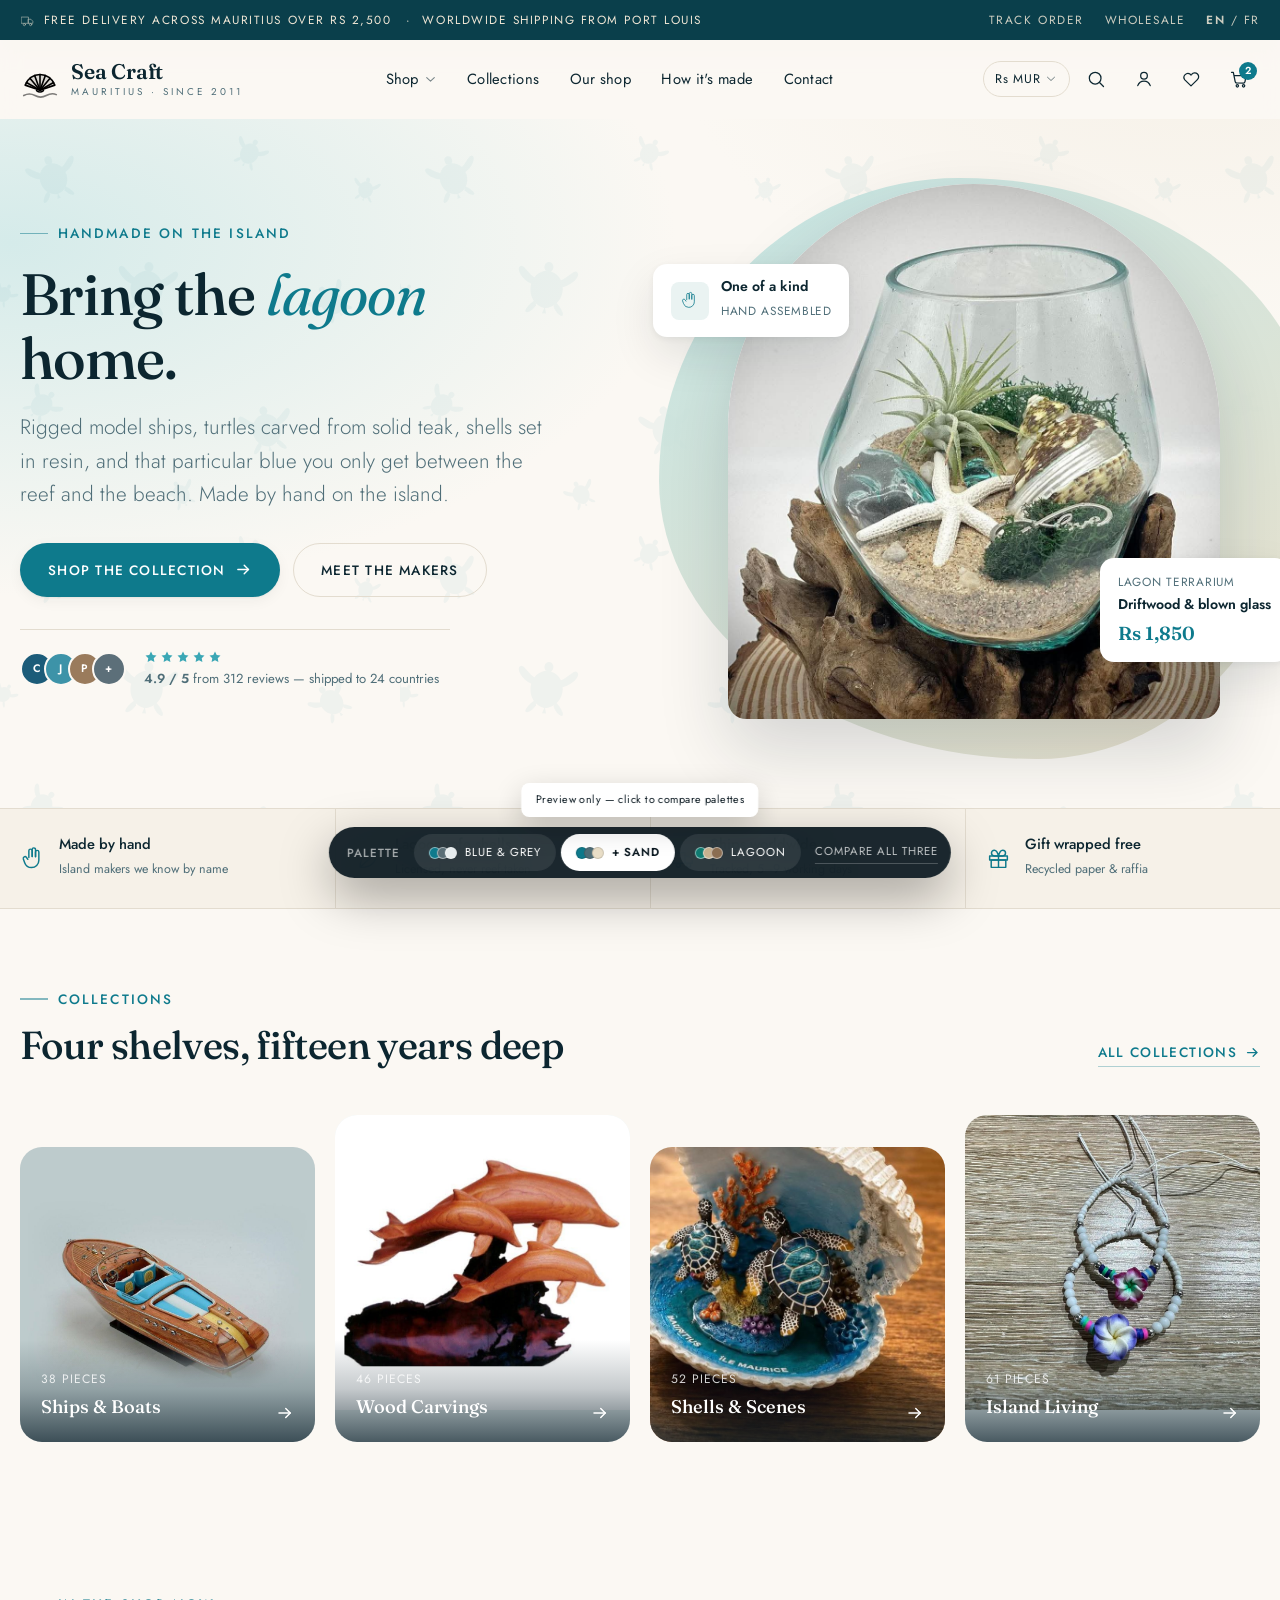
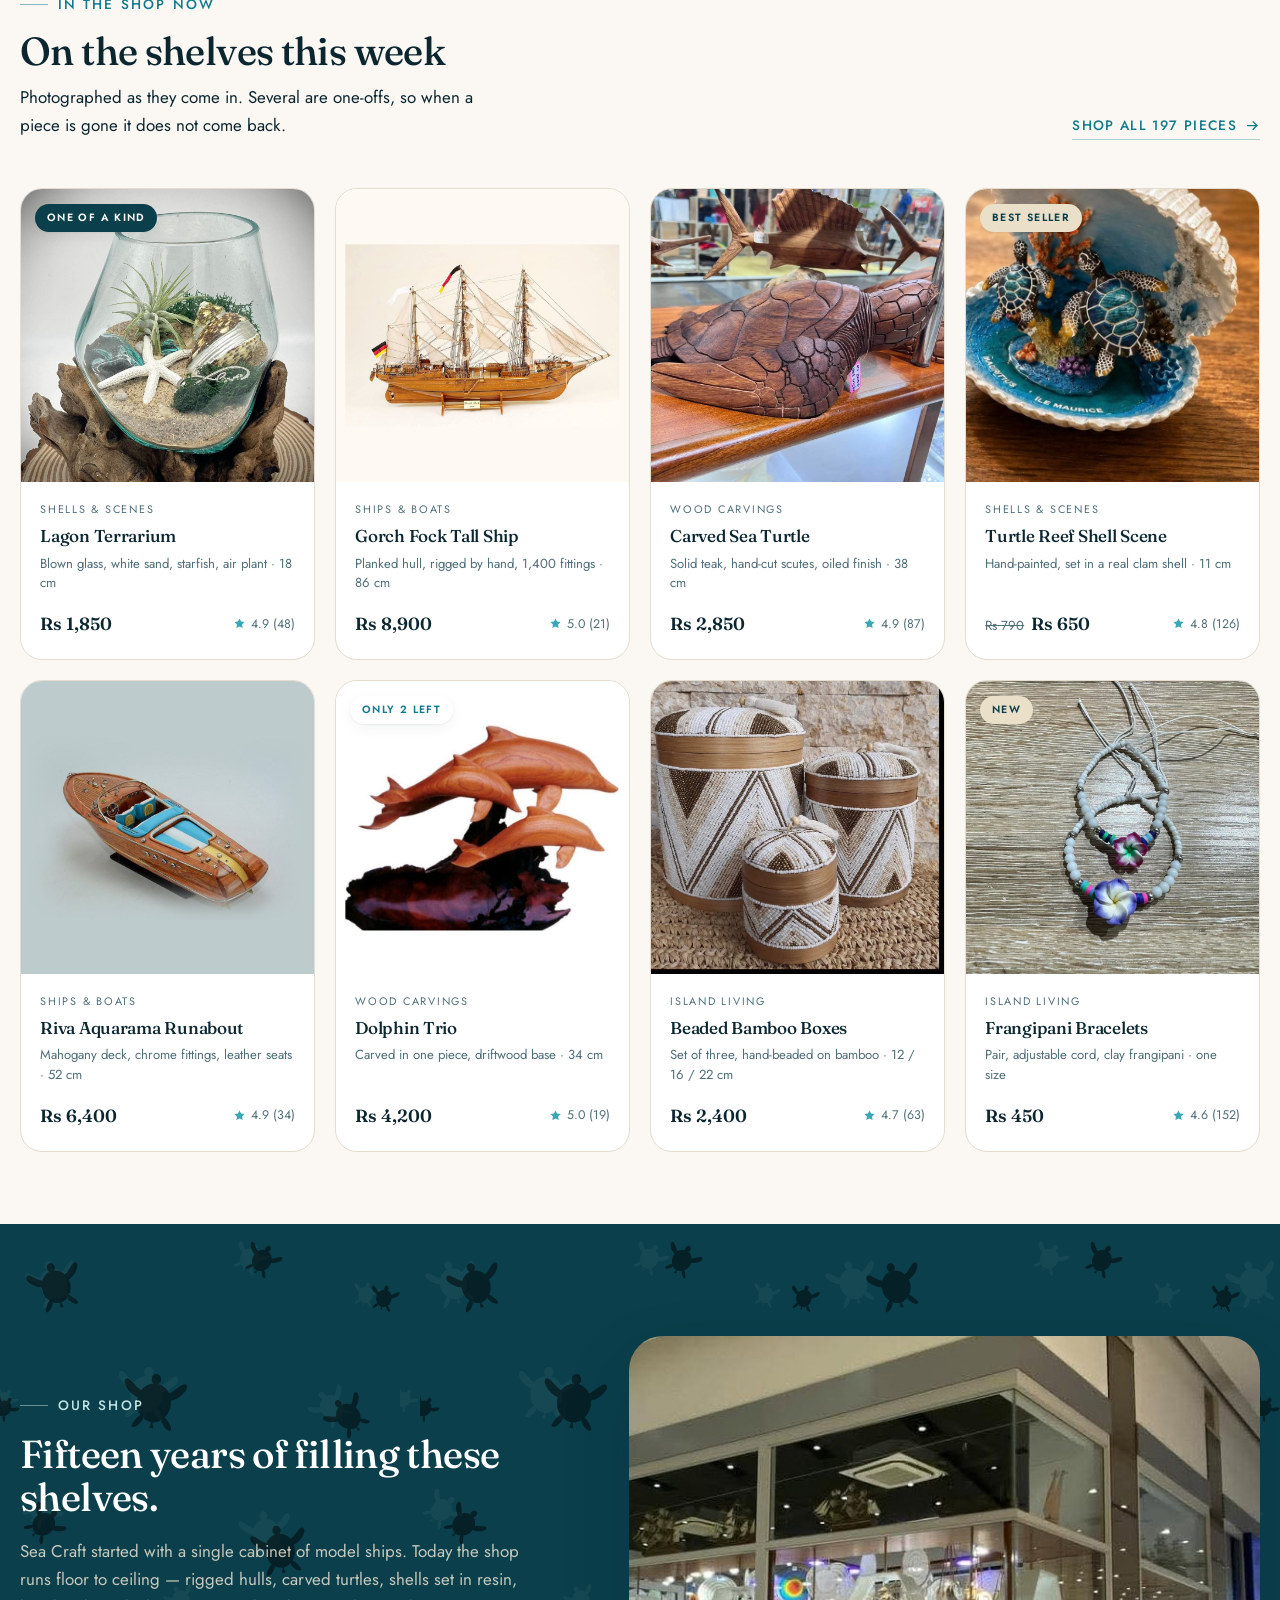
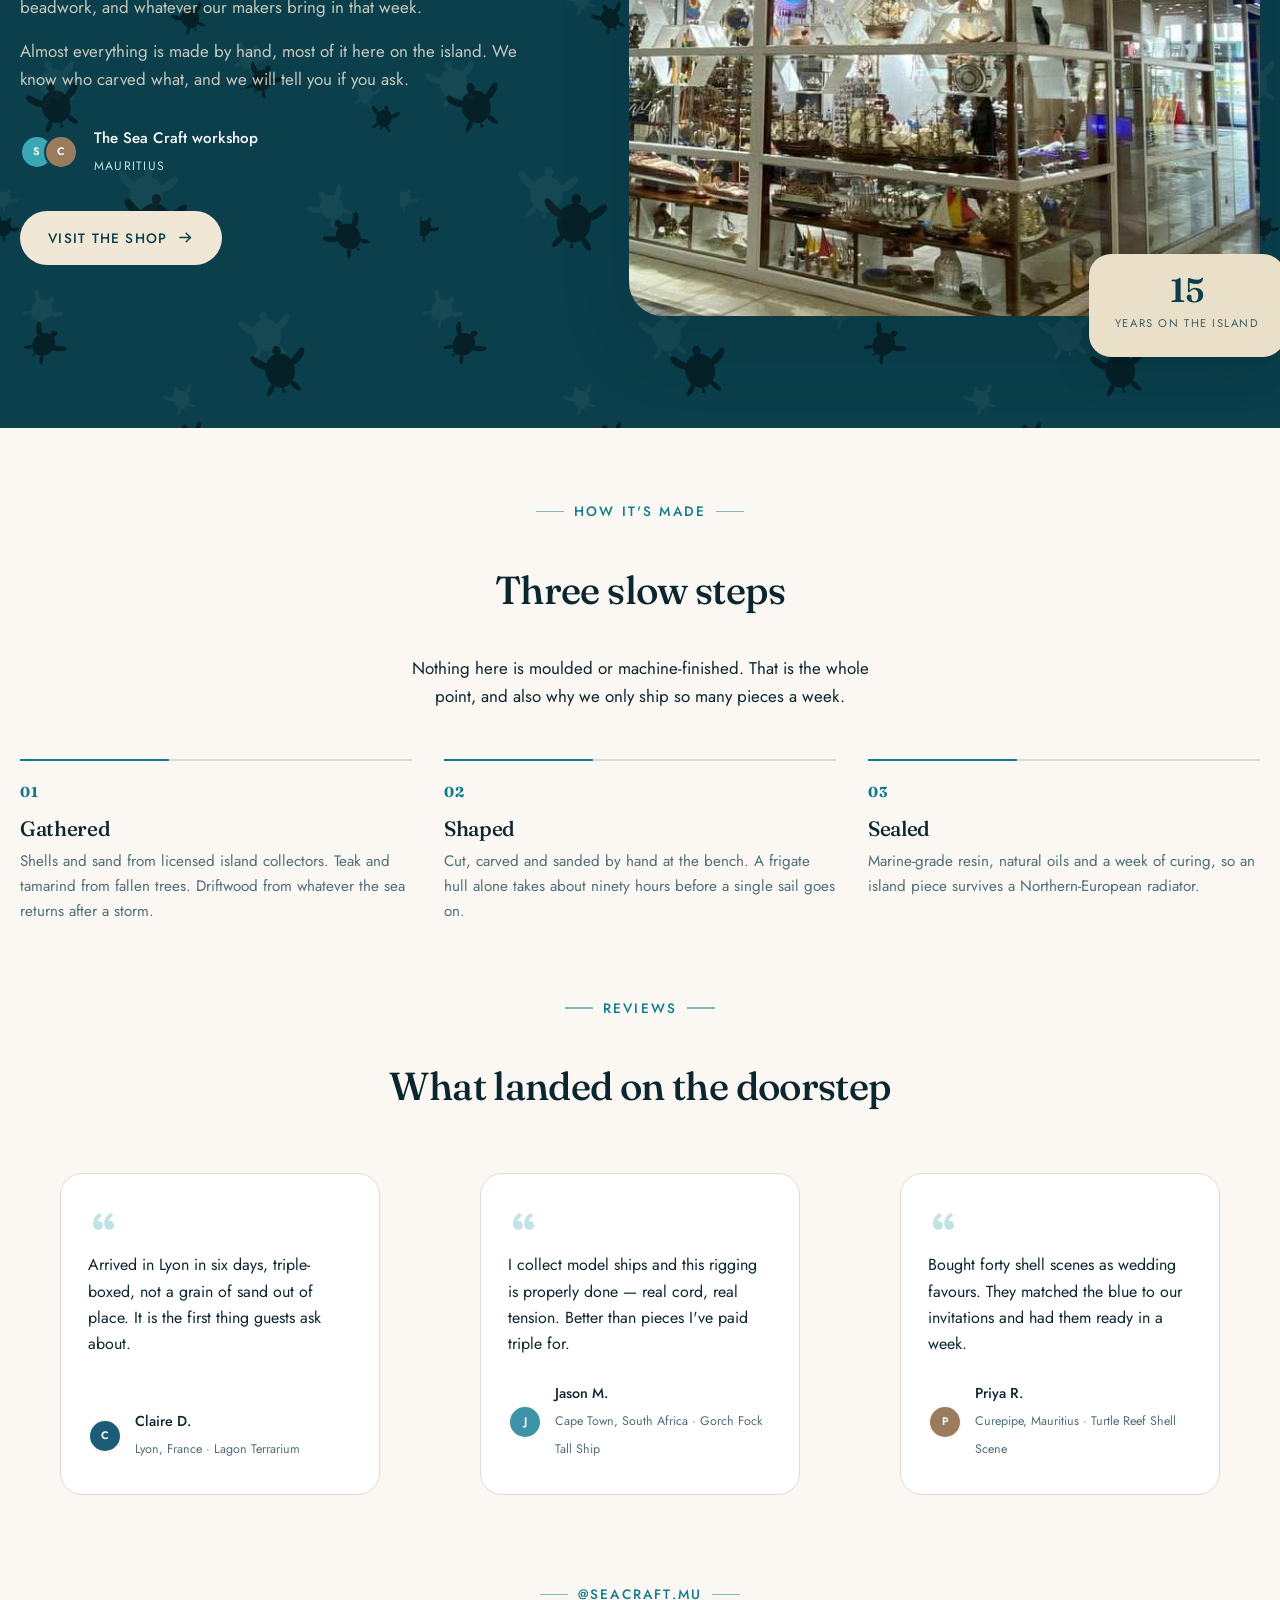
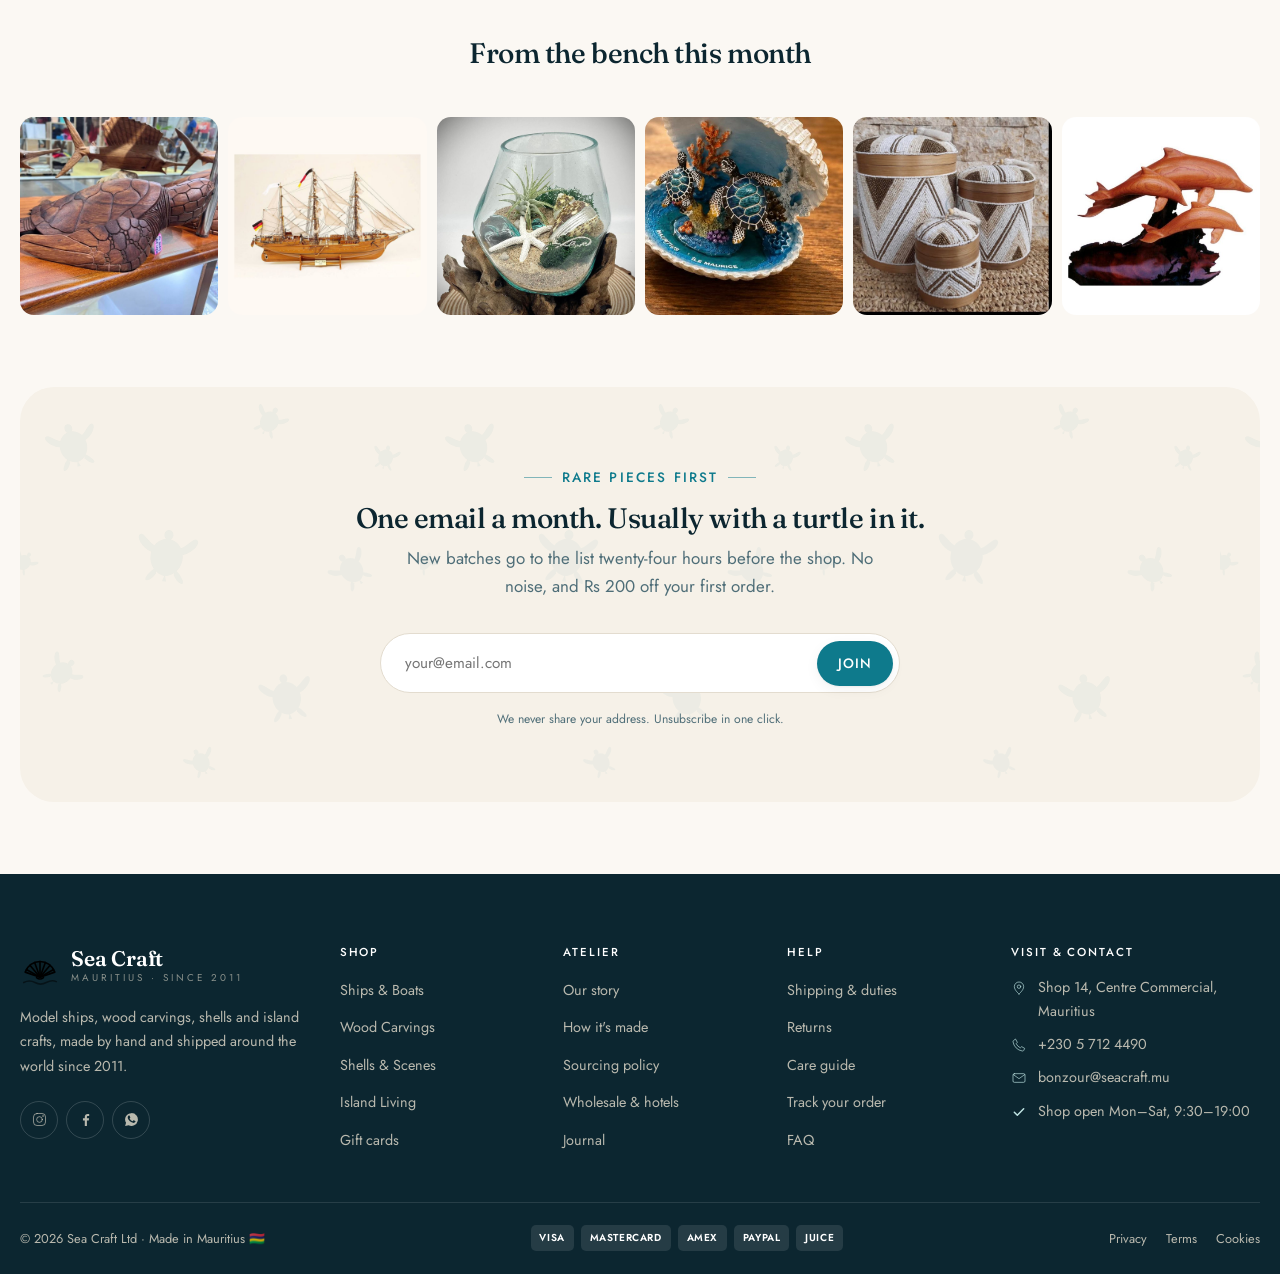
==== commit c3864651: "Publish the preview to GitHub Pages, with a three-palette comparison page - compare.html renders all" ====
--- a/index.html
+++ b/index.html
@@ -5,6 +5,7 @@
 <meta name="viewport" content="width=device-width, initial-scale=1">
 <title>Sea Craft — Handmade island crafts from Mauritius</title>
 <meta name="description" content="Shells, model ships and lagoon-blue crafts, made by hand in Mauritius. Shipped worldwide from Port Louis.">
+<meta name="robots" content="noindex, nofollow">
 <link rel="icon" href="assets/img/logo.svg">
 <link rel="stylesheet" href="assets/css/style.css">
 </head>
@@ -485,18 +486,19 @@
   <b>Palette</b>
   <div class="pv-opts">
     <button class="pv-opt" data-set="client" aria-pressed="false">
-      <span class="pv-dots"><i style="background:#1F4E6B"></i><i style="background:#5E7078"></i><i style="background:#E7ECEE"></i></span>
+      <span class="pv-dots"><i style="background:#0E7A8C"></i><i style="background:#5A6E76"></i><i style="background:#E6ECEE"></i></span>
       Blue &amp; grey
     </button>
     <button class="pv-opt" data-set="balanced" aria-pressed="true">
-      <span class="pv-dots"><i style="background:#1C5C79"></i><i style="background:#5C6F79"></i><i style="background:#EADFC8"></i></span>
+      <span class="pv-dots"><i style="background:#0E7A8C"></i><i style="background:#4F6E78"></i><i style="background:#EADFC8"></i></span>
       + Sand
     </button>
     <button class="pv-opt" data-set="lagoon" aria-pressed="false">
-      <span class="pv-dots"><i style="background:#2E7D74"></i><i style="background:#C9B290"></i><i style="background:#8C6E52"></i></span>
+      <span class="pv-dots"><i style="background:#117C72"></i><i style="background:#C9B290"></i><i style="background:#8C6E52"></i></span>
       Lagoon
     </button>
   </div>
+  <a class="pv-link" href="compare.html">Compare all three</a>
 </div>
 
 <script src="assets/js/preview.js"></script>
--- a/assets/css/style.css
+++ b/assets/css/style.css
@@ -482,6 +482,12 @@
 .pv-dots i{width:12px;height:12px;border-radius:50%;margin-left:-4px;border:1.5px solid rgb(255 255 255 / .5)}
 .pv-opt[aria-pressed="true"] .pv-dots i{border-color:rgb(0 0 0 / .14)}
 .pv-dots i:first-child{margin-left:0}
+.pv-link{
+  color:#fff; opacity:.72; font-size:.72rem; letter-spacing:.09em; text-transform:uppercase;
+  border-bottom:1px solid rgb(255 255 255 / .3); padding-bottom:2px; margin-right:6px;
+  white-space:nowrap; transition:opacity .2s;
+}
+.pv-link:hover{opacity:1}
 .pv-tip{
   position:absolute; left:50%; transform:translateX(-50%); bottom:calc(100% + 10px);
   background:#fff; color:#0A1820; padding:.5rem .9rem; border-radius:var(--r-sm);
